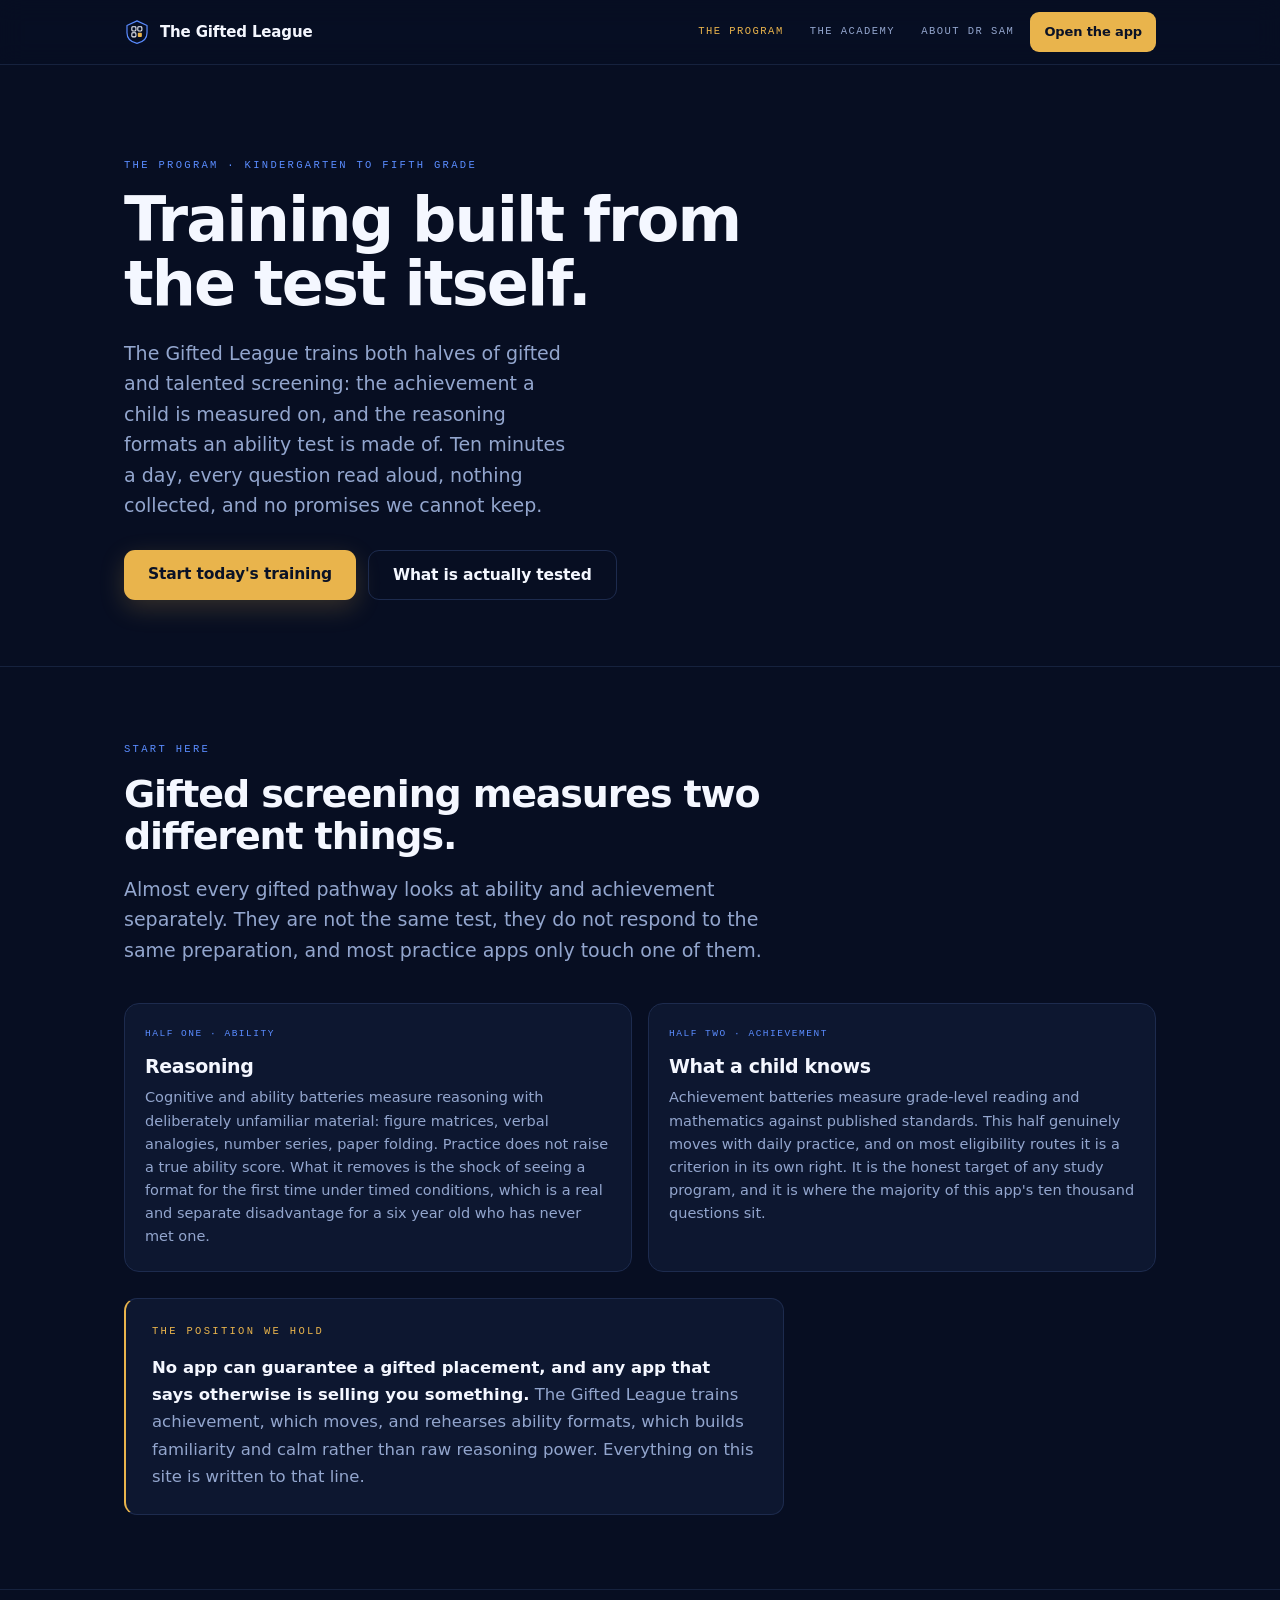
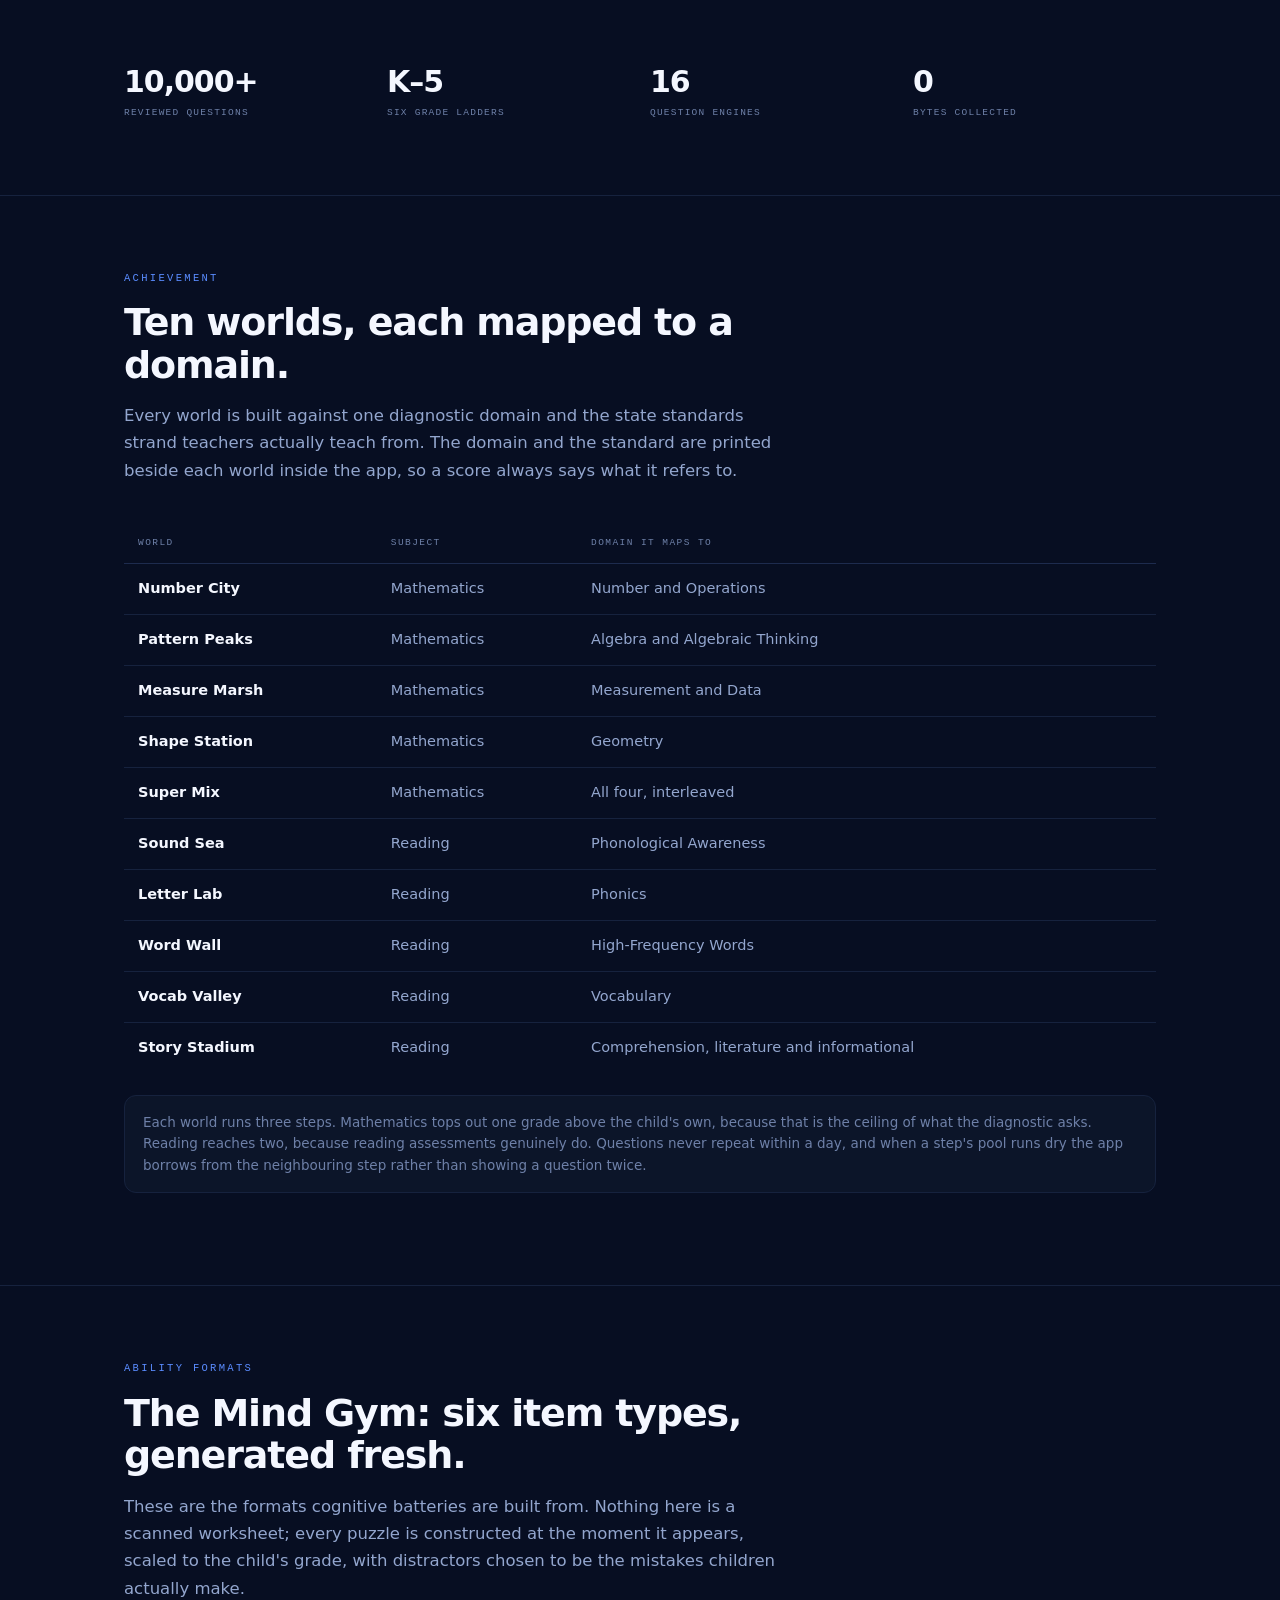
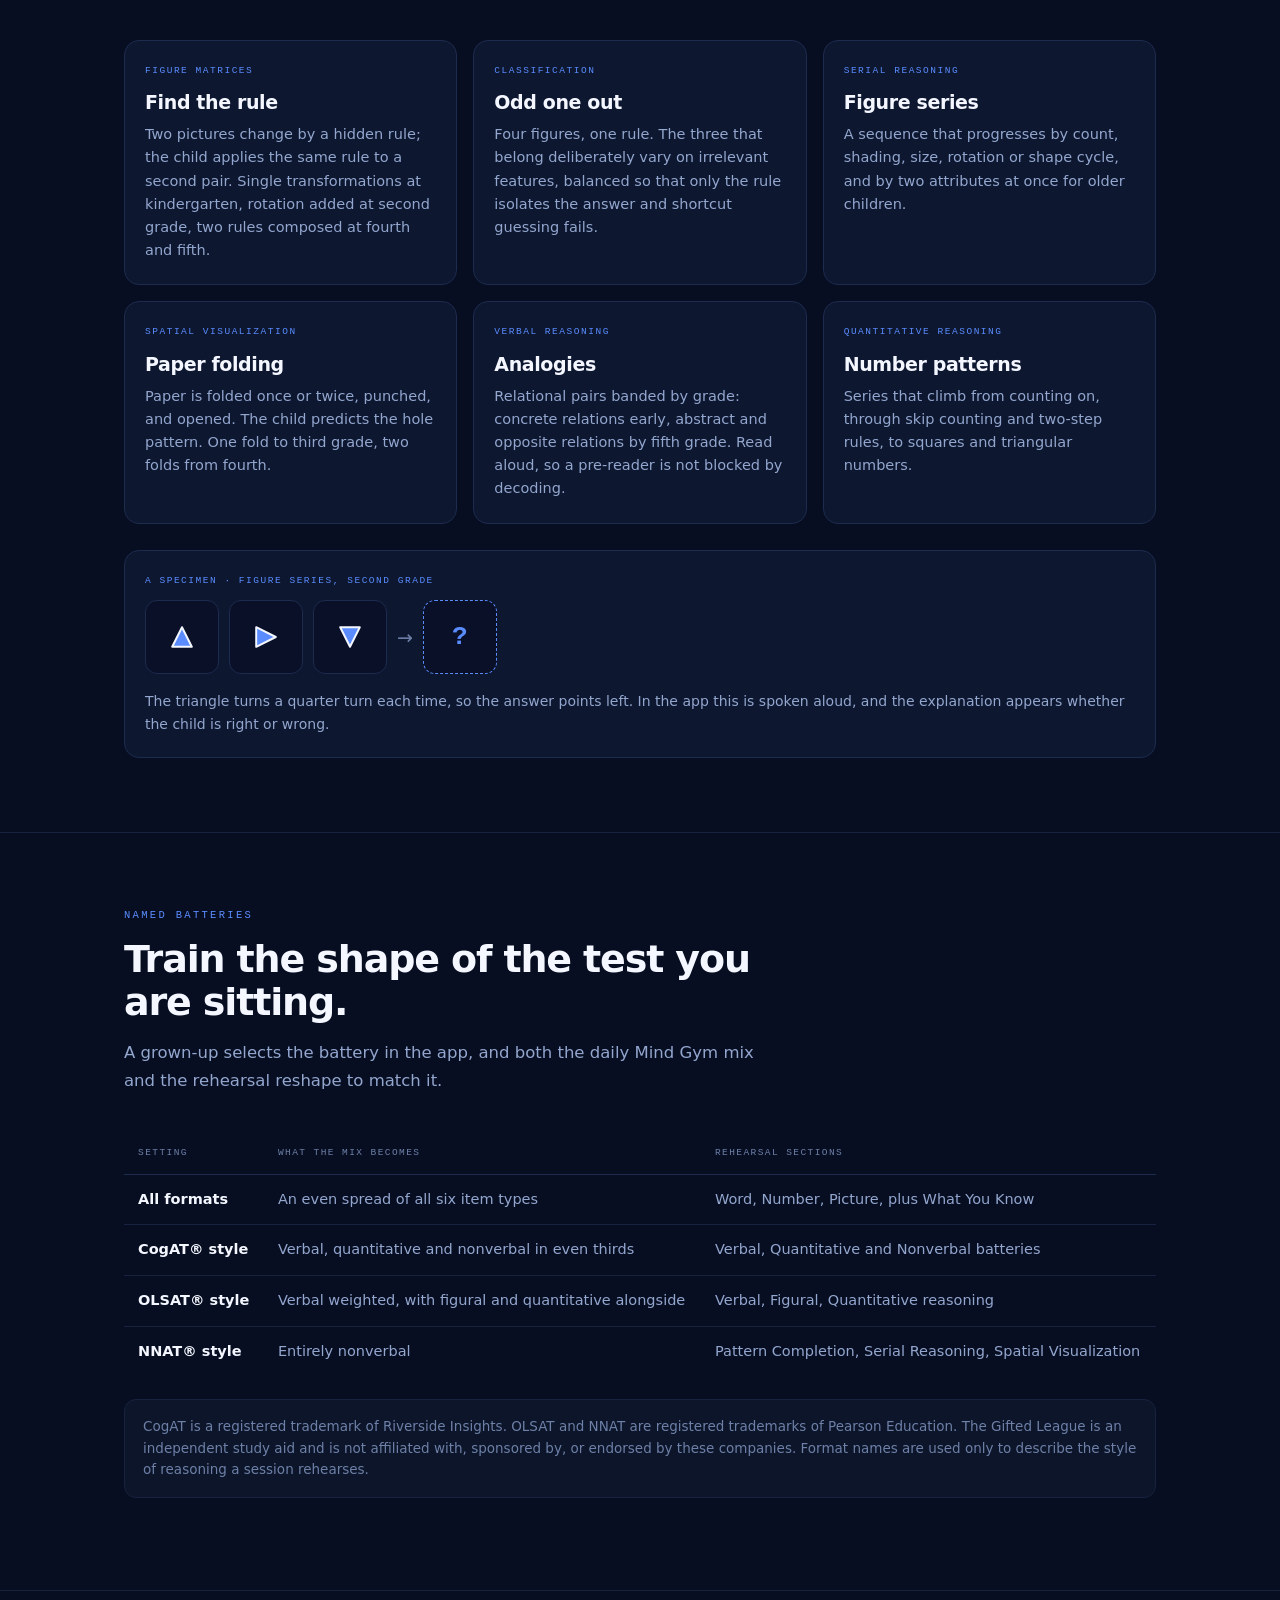
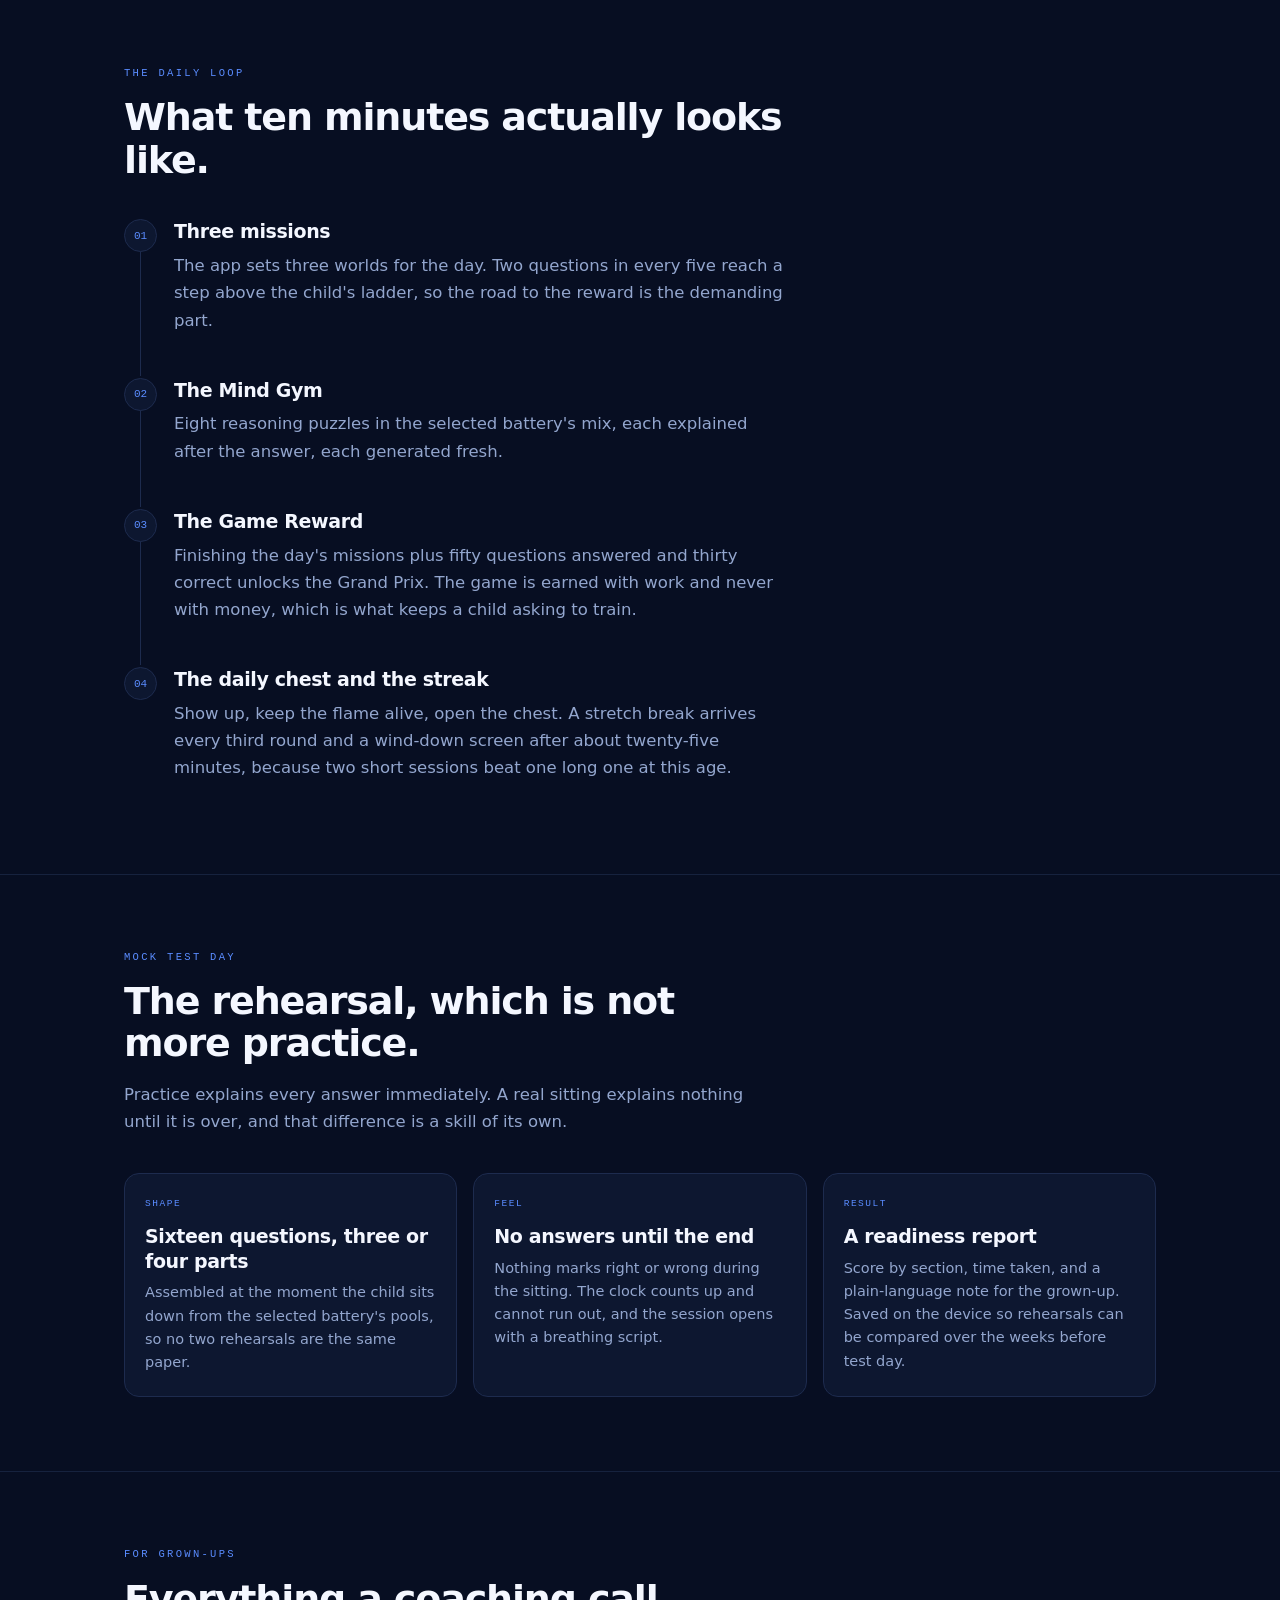
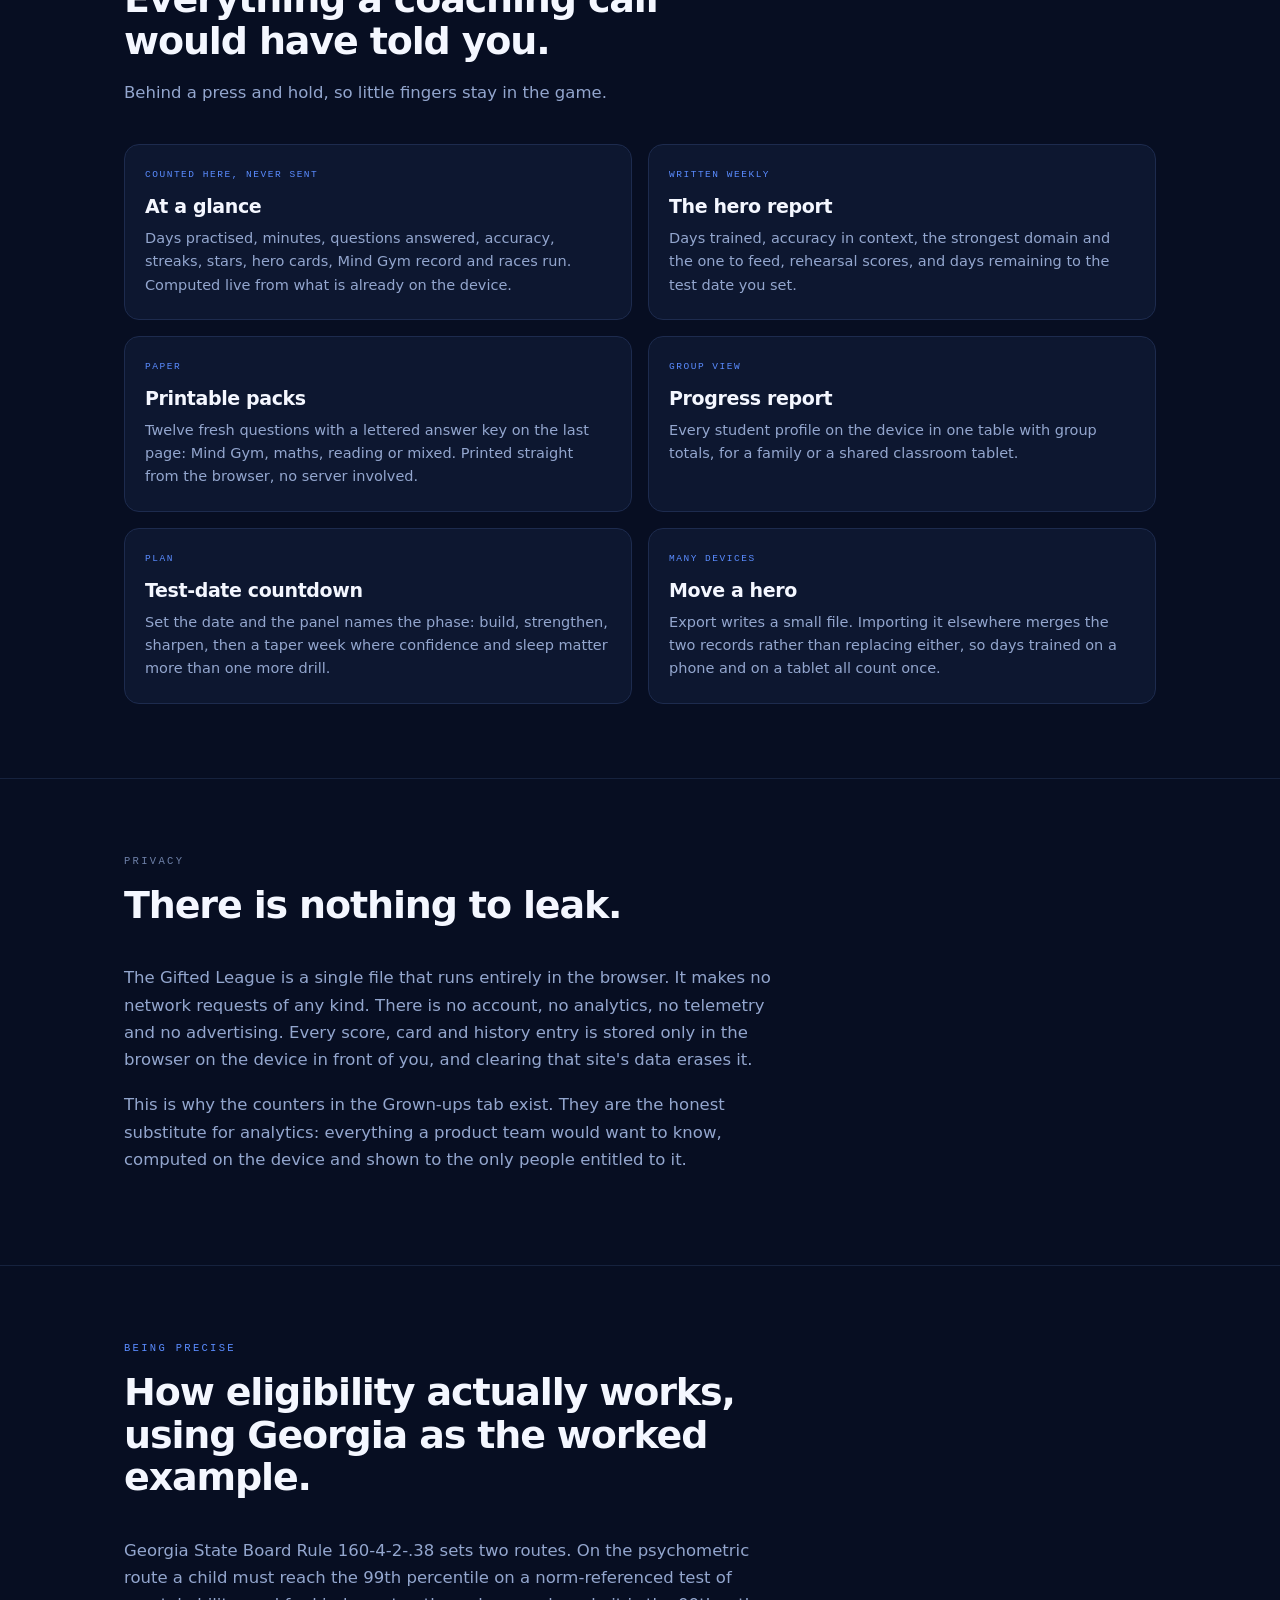
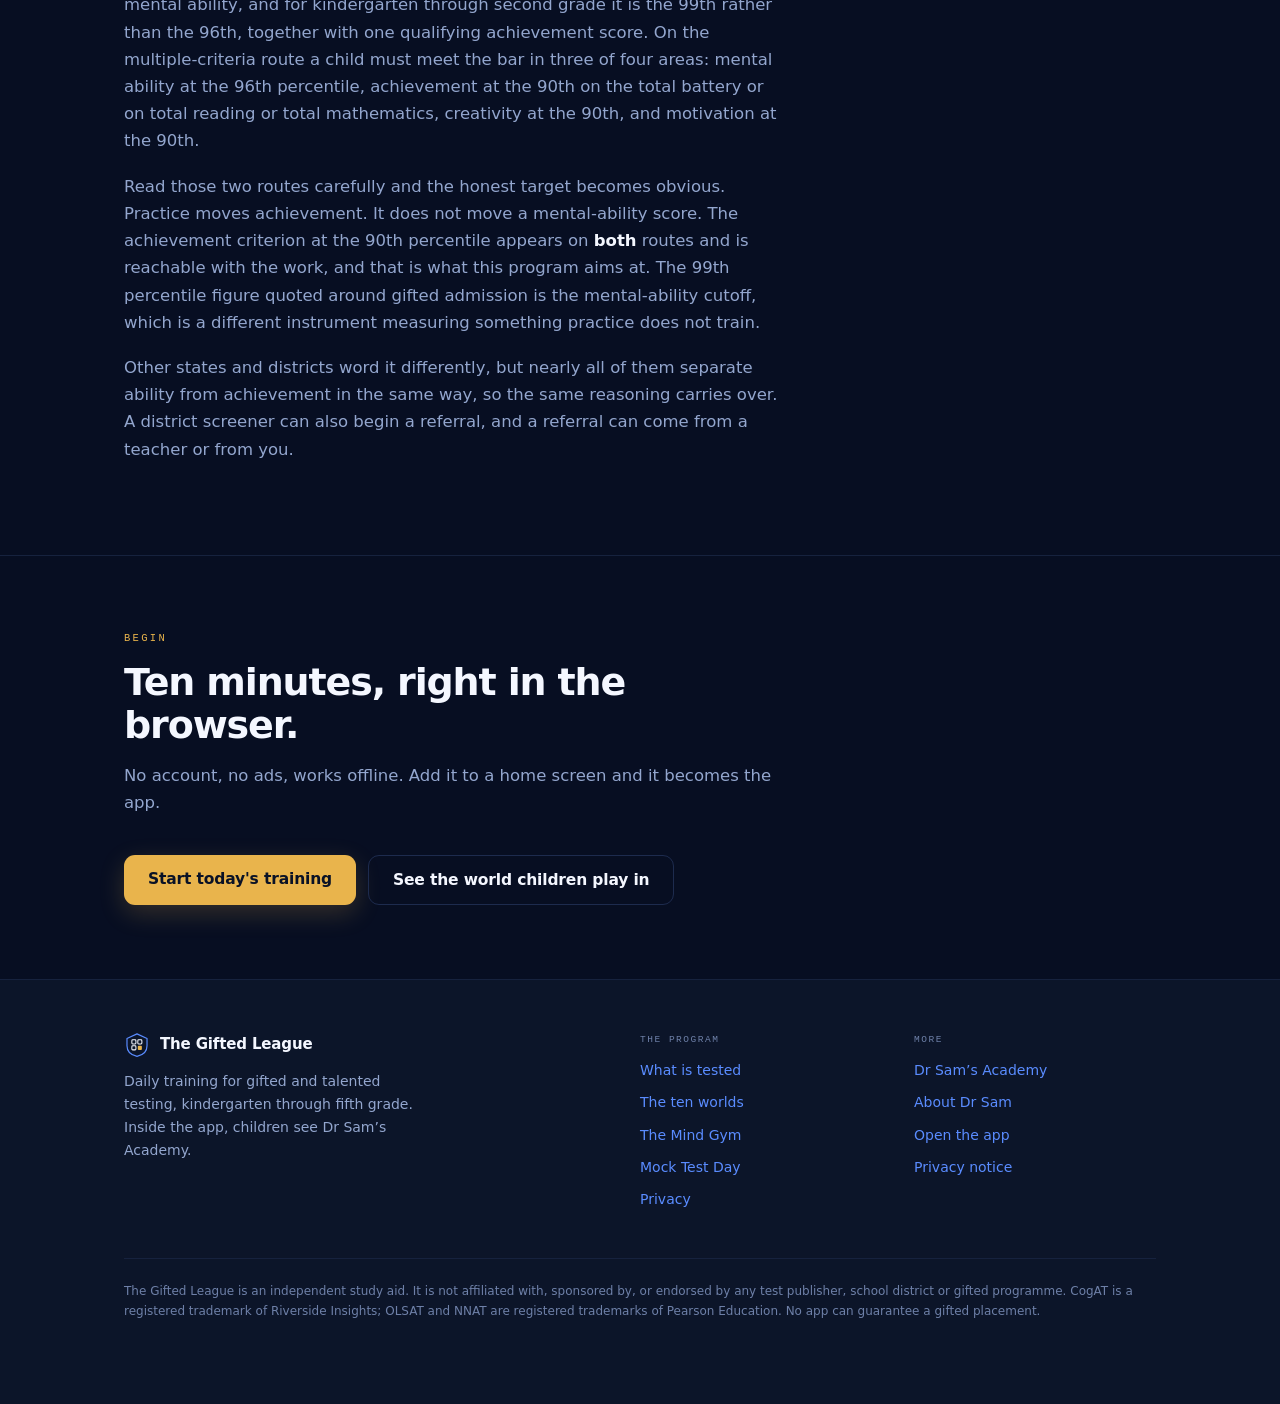
==== site/index.html @ b6afa181 "Add the program website: program, academy and about Dr Sam" ====
<!DOCTYPE html>
<html lang="en">
<head>
<meta charset="utf-8">
<meta name="viewport" content="width=device-width,initial-scale=1">
<title>The Gifted League · The program in full</title>
<meta name="description" content="How The Gifted League trains children in kindergarten through fifth grade for gifted and talented testing: ten standards-aligned worlds, six ability-test formats, and an honest account of what practice can and cannot move.">
<link rel="stylesheet" href="league.css">
</head>
<body>

<header class="top">
  <div class="wrap">
    <a class="brand" href="index.html">
      <svg viewBox="0 0 48 48" aria-hidden="true">
        <path d="M24 3.5 42.5 12v13.5c0 11.2-7.9 17.4-18.5 19.5C13.4 42.9 5.5 36.7 5.5 25.5V12z" fill="none" stroke="#5A8CFF" stroke-width="2.2" stroke-linejoin="round"/>
        <rect x="14.5" y="14.5" width="7.5" height="7.5" rx="1.6" fill="none" stroke="#F4F7FF" stroke-width="1.9"/>
        <rect x="25.5" y="14.5" width="7.5" height="7.5" rx="1.6" fill="none" stroke="#F4F7FF" stroke-width="1.9"/>
        <rect x="14.5" y="25.5" width="7.5" height="7.5" rx="1.6" fill="none" stroke="#F4F7FF" stroke-width="1.9"/>
        <rect x="25.5" y="25.5" width="7.5" height="7.5" rx="1.6" fill="#E9B44C"/>
      </svg>
      The Gifted League
    </a>
    <nav class="nav">
      <a href="index.html" aria-current="page">The program</a>
      <a href="academy.html">The Academy</a>
      <a href="about.html">About Dr Sam</a>
      <a class="btn-sm" href="../index.html">Open the app</a>
    </nav>
  </div>
</header>

<div class="hero">
  <div class="wrap">
    <p class="eyebrow">The program &middot; kindergarten to fifth grade</p>
    <h1>Training built from<br>the test itself.</h1>
    <p class="lead">The Gifted League trains both halves of gifted and talented screening: the
      achievement a child is measured on, and the reasoning formats an ability test is made of.
      Ten minutes a day, every question read aloud, nothing collected, and no promises we cannot keep.</p>
    <div class="cta-row">
      <a class="btn btn-gold" href="../index.html">Start today's training</a>
      <a class="btn btn-ghost" href="#what-is-tested">What is actually tested</a>
    </div>
  </div>
</div>

<section id="what-is-tested">
  <div class="wrap">
    <div class="sec-head">
      <p class="eyebrow">Start here</p>
      <h2>Gifted screening measures two different things.</h2>
      <p class="lead">Almost every gifted pathway looks at ability and achievement separately.
        They are not the same test, they do not respond to the same preparation, and most
        practice apps only touch one of them.</p>
    </div>
    <div class="grid g2">
      <div class="card">
        <span class="k">Half one &middot; ability</span>
        <h3>Reasoning</h3>
        <p>Cognitive and ability batteries measure reasoning with deliberately unfamiliar material:
          figure matrices, verbal analogies, number series, paper folding. Practice does not raise a
          true ability score. What it removes is the shock of seeing a format for the first time
          under timed conditions, which is a real and separate disadvantage for a six year old who
          has never met one.</p>
      </div>
      <div class="card">
        <span class="k">Half two &middot; achievement</span>
        <h3>What a child knows</h3>
        <p>Achievement batteries measure grade-level reading and mathematics against published
          standards. This half genuinely moves with daily practice, and on most eligibility
          routes it is a criterion in its own right. It is the honest target of any study
          program, and it is where the majority of this app's ten thousand questions sit.</p>
      </div>
    </div>
    <div style="height:26px"></div>
    <div class="promise">
      <p class="eyebrow gold">The position we hold</p>
      <p><strong>No app can guarantee a gifted placement, and any app that says otherwise is
        selling you something.</strong> The Gifted League trains achievement, which moves, and
      rehearses ability formats, which builds familiarity and calm rather than raw reasoning
      power. Everything on this site is written to that line.</p>
    </div>
  </div>
</section>

<section>
  <div class="wrap">
    <div class="stats">
      <div><b>10,000+</b><span>reviewed questions</span></div>
      <div><b>K&ndash;5</b><span>six grade ladders</span></div>
      <div><b>16</b><span>question engines</span></div>
      <div><b>0</b><span>bytes collected</span></div>
    </div>
  </div>
</section>

<section id="worlds">
  <div class="wrap">
    <div class="sec-head">
      <p class="eyebrow">Achievement</p>
      <h2>Ten worlds, each mapped to a domain.</h2>
      <p>Every world is built against one diagnostic domain and the state standards strand
        teachers actually teach from. The domain and the standard are printed beside each world
        inside the app, so a score always says what it refers to.</p>
    </div>
    <div class="scroller">
      <table class="tbl">
        <thead><tr><th>World</th><th>Subject</th><th>Domain it maps to</th></tr></thead>
        <tbody>
          <tr><td>Number City</td><td>Mathematics</td><td>Number and Operations</td></tr>
          <tr><td>Pattern Peaks</td><td>Mathematics</td><td>Algebra and Algebraic Thinking</td></tr>
          <tr><td>Measure Marsh</td><td>Mathematics</td><td>Measurement and Data</td></tr>
          <tr><td>Shape Station</td><td>Mathematics</td><td>Geometry</td></tr>
          <tr><td>Super Mix</td><td>Mathematics</td><td>All four, interleaved</td></tr>
          <tr><td>Sound Sea</td><td>Reading</td><td>Phonological Awareness</td></tr>
          <tr><td>Letter Lab</td><td>Reading</td><td>Phonics</td></tr>
          <tr><td>Word Wall</td><td>Reading</td><td>High-Frequency Words</td></tr>
          <tr><td>Vocab Valley</td><td>Reading</td><td>Vocabulary</td></tr>
          <tr><td>Story Stadium</td><td>Reading</td><td>Comprehension, literature and informational</td></tr>
        </tbody>
      </table>
    </div>
    <div style="height:22px"></div>
    <p class="note">Each world runs three steps. Mathematics tops out one grade above the child's
      own, because that is the ceiling of what the diagnostic asks. Reading reaches two, because
      reading assessments genuinely do. Questions never repeat within a day, and when a step's pool
      runs dry the app borrows from the neighbouring step rather than showing a question twice.</p>
  </div>
</section>

<section id="mind-gym">
  <div class="wrap">
    <div class="sec-head">
      <p class="eyebrow">Ability formats</p>
      <h2>The Mind Gym: six item types, generated fresh.</h2>
      <p>These are the formats cognitive batteries are built from. Nothing here is a scanned
        worksheet; every puzzle is constructed at the moment it appears, scaled to the child's
        grade, with distractors chosen to be the mistakes children actually make.</p>
    </div>
    <div class="grid g3">
      <div class="card"><span class="k">Figure matrices</span><h3>Find the rule</h3>
        <p>Two pictures change by a hidden rule; the child applies the same rule to a second pair.
          Single transformations at kindergarten, rotation added at second grade, two rules composed
          at fourth and fifth.</p></div>
      <div class="card"><span class="k">Classification</span><h3>Odd one out</h3>
        <p>Four figures, one rule. The three that belong deliberately vary on irrelevant features,
          balanced so that only the rule isolates the answer and shortcut guessing fails.</p></div>
      <div class="card"><span class="k">Serial reasoning</span><h3>Figure series</h3>
        <p>A sequence that progresses by count, shading, size, rotation or shape cycle, and by two
          attributes at once for older children.</p></div>
      <div class="card"><span class="k">Spatial visualization</span><h3>Paper folding</h3>
        <p>Paper is folded once or twice, punched, and opened. The child predicts the hole pattern.
          One fold to third grade, two folds from fourth.</p></div>
      <div class="card"><span class="k">Verbal reasoning</span><h3>Analogies</h3>
        <p>Relational pairs banded by grade: concrete relations early, abstract and opposite
          relations by fifth grade. Read aloud, so a pre-reader is not blocked by decoding.</p></div>
      <div class="card"><span class="k">Quantitative reasoning</span><h3>Number patterns</h3>
        <p>Series that climb from counting on, through skip counting and two-step rules, to squares
          and triangular numbers.</p></div>
    </div>
    <div style="height:26px"></div>
    <div class="card">
      <span class="k">A specimen &middot; figure series, second grade</span>
      <div class="spec">
        <div class="cell"><svg viewBox="-52 -52 104 104" width="60" height="60" aria-hidden="true"><g fill="#5A8CFF" stroke="#F4F7FF" stroke-width="3.4" stroke-linejoin="round"><path d="M0 -17 L17 17 L-17 17 Z"/></g></svg></div>
        <div class="cell"><svg viewBox="-52 -52 104 104" width="60" height="60" aria-hidden="true"><g transform="rotate(90)" fill="#5A8CFF" stroke="#F4F7FF" stroke-width="3.4" stroke-linejoin="round"><path d="M0 -17 L17 17 L-17 17 Z"/></g></svg></div>
        <div class="cell"><svg viewBox="-52 -52 104 104" width="60" height="60" aria-hidden="true"><g transform="rotate(180)" fill="#5A8CFF" stroke="#F4F7FF" stroke-width="3.4" stroke-linejoin="round"><path d="M0 -17 L17 17 L-17 17 Z"/></g></svg></div>
        <span class="arrow">&rarr;</span>
        <div class="cell q">?</div>
      </div>
      <p style="margin-top:16px;font-size:14px">The triangle turns a quarter turn each time, so the
        answer points left. In the app this is spoken aloud, and the explanation appears whether the
        child is right or wrong.</p>
    </div>
  </div>
</section>

<section id="modes">
  <div class="wrap">
    <div class="sec-head">
      <p class="eyebrow">Named batteries</p>
      <h2>Train the shape of the test you are sitting.</h2>
      <p>A grown-up selects the battery in the app, and both the daily Mind Gym mix and the
        rehearsal reshape to match it.</p>
    </div>
    <div class="scroller">
      <table class="tbl">
        <thead><tr><th>Setting</th><th>What the mix becomes</th><th>Rehearsal sections</th></tr></thead>
        <tbody>
          <tr><td>All formats</td><td>An even spread of all six item types</td><td>Word, Number, Picture, plus What You Know</td></tr>
          <tr><td>CogAT&reg; style</td><td>Verbal, quantitative and nonverbal in even thirds</td><td>Verbal, Quantitative and Nonverbal batteries</td></tr>
          <tr><td>OLSAT&reg; style</td><td>Verbal weighted, with figural and quantitative alongside</td><td>Verbal, Figural, Quantitative reasoning</td></tr>
          <tr><td>NNAT&reg; style</td><td>Entirely nonverbal</td><td>Pattern Completion, Serial Reasoning, Spatial Visualization</td></tr>
        </tbody>
      </table>
    </div>
    <div style="height:22px"></div>
    <p class="note">CogAT is a registered trademark of Riverside Insights. OLSAT and NNAT are
      registered trademarks of Pearson Education. The Gifted League is an independent study aid and
      is not affiliated with, sponsored by, or endorsed by these companies. Format names are used
      only to describe the style of reasoning a session rehearses.</p>
  </div>
</section>

<section id="day">
  <div class="wrap">
    <div class="sec-head">
      <p class="eyebrow">The daily loop</p>
      <h2>What ten minutes actually looks like.</h2>
    </div>
    <div class="steps">
      <div class="step"><span class="n"></span>
        <div><h3>Three missions</h3>
          <p>The app sets three worlds for the day. Two questions in every five reach a step above
            the child's ladder, so the road to the reward is the demanding part.</p></div>
      </div>
      <div class="step"><span class="n"></span>
        <div><h3>The Mind Gym</h3>
          <p>Eight reasoning puzzles in the selected battery's mix, each explained after the answer,
            each generated fresh.</p></div>
      </div>
      <div class="step"><span class="n"></span>
        <div><h3>The Game Reward</h3>
          <p>Finishing the day's missions plus fifty questions answered and thirty correct unlocks
            the Grand Prix. The game is earned with work and never with money, which is what keeps a
            child asking to train.</p></div>
      </div>
      <div class="step"><span class="n"></span>
        <div><h3>The daily chest and the streak</h3>
          <p>Show up, keep the flame alive, open the chest. A stretch break arrives every third
            round and a wind-down screen after about twenty-five minutes, because two short sessions
            beat one long one at this age.</p></div>
      </div>
    </div>
  </div>
</section>

<section id="rehearsal">
  <div class="wrap">
    <div class="sec-head">
      <p class="eyebrow">Mock Test Day</p>
      <h2>The rehearsal, which is not more practice.</h2>
      <p>Practice explains every answer immediately. A real sitting explains nothing until it is
        over, and that difference is a skill of its own.</p>
    </div>
    <div class="grid g3">
      <div class="card"><span class="k">Shape</span><h3>Sixteen questions, three or four parts</h3>
        <p>Assembled at the moment the child sits down from the selected battery's pools, so no two
          rehearsals are the same paper.</p></div>
      <div class="card"><span class="k">Feel</span><h3>No answers until the end</h3>
        <p>Nothing marks right or wrong during the sitting. The clock counts up and cannot run out,
          and the session opens with a breathing script.</p></div>
      <div class="card"><span class="k">Result</span><h3>A readiness report</h3>
        <p>Score by section, time taken, and a plain-language note for the grown-up. Saved on the
          device so rehearsals can be compared over the weeks before test day.</p></div>
    </div>
  </div>
</section>

<section id="grown-ups">
  <div class="wrap">
    <div class="sec-head">
      <p class="eyebrow">For grown-ups</p>
      <h2>Everything a coaching call would have told you.</h2>
      <p>Behind a press and hold, so little fingers stay in the game.</p>
    </div>
    <div class="grid g2">
      <div class="card"><span class="k">Counted here, never sent</span><h3>At a glance</h3>
        <p>Days practised, minutes, questions answered, accuracy, streaks, stars, hero cards, Mind
          Gym record and races run. Computed live from what is already on the device.</p></div>
      <div class="card"><span class="k">Written weekly</span><h3>The hero report</h3>
        <p>Days trained, accuracy in context, the strongest domain and the one to feed, rehearsal
          scores, and days remaining to the test date you set.</p></div>
      <div class="card"><span class="k">Paper</span><h3>Printable packs</h3>
        <p>Twelve fresh questions with a lettered answer key on the last page: Mind Gym, maths,
          reading or mixed. Printed straight from the browser, no server involved.</p></div>
      <div class="card"><span class="k">Group view</span><h3>Progress report</h3>
        <p>Every student profile on the device in one table with group totals, for a family or a
          shared classroom tablet.</p></div>
      <div class="card"><span class="k">Plan</span><h3>Test-date countdown</h3>
        <p>Set the date and the panel names the phase: build, strengthen, sharpen, then a taper week
          where confidence and sleep matter more than one more drill.</p></div>
      <div class="card"><span class="k">Many devices</span><h3>Move a hero</h3>
        <p>Export writes a small file. Importing it elsewhere merges the two records rather than
          replacing either, so days trained on a phone and on a tablet all count once.</p></div>
    </div>
  </div>
</section>

<section id="privacy">
  <div class="wrap">
    <div class="sec-head">
      <p class="eyebrow muted">Privacy</p>
      <h2>There is nothing to leak.</h2>
    </div>
    <div class="read">
      <p>The Gifted League is a single file that runs entirely in the browser. It makes no network
        requests of any kind. There is no account, no analytics, no telemetry and no advertising.
        Every score, card and history entry is stored only in the browser on the device in front of
        you, and clearing that site's data erases it.</p>
      <p>This is why the counters in the Grown-ups tab exist. They are the honest substitute for
        analytics: everything a product team would want to know, computed on the device and shown to
        the only people entitled to it.</p>
    </div>
  </div>
</section>

<section id="eligibility">
  <div class="wrap">
    <div class="sec-head">
      <p class="eyebrow">Being precise</p>
      <h2>How eligibility actually works, using Georgia as the worked example.</h2>
    </div>
    <div class="read">
      <p>Georgia State Board Rule 160-4-2-.38 sets two routes. On the psychometric route a child
        must reach the 99th percentile on a norm-referenced test of mental ability, and for
        kindergarten through second grade it is the 99th rather than the 96th, together with one
        qualifying achievement score. On the multiple-criteria route a child must meet the bar in
        three of four areas: mental ability at the 96th percentile, achievement at the 90th on the
        total battery or on total reading or total mathematics, creativity at the 90th, and
        motivation at the 90th.</p>
      <p>Read those two routes carefully and the honest target becomes obvious. Practice moves
        achievement. It does not move a mental-ability score. The achievement criterion at the 90th
        percentile appears on <strong>both</strong> routes and is reachable with the work, and that
        is what this program aims at. The 99th percentile figure quoted around gifted admission is
        the mental-ability cutoff, which is a different instrument measuring something practice does
        not train.</p>
      <p>Other states and districts word it differently, but nearly all of them separate ability
        from achievement in the same way, so the same reasoning carries over. A district screener
        can also begin a referral, and a referral can come from a teacher or from you.</p>
    </div>
  </div>
</section>

<section>
  <div class="wrap">
    <div class="sec-head">
      <p class="eyebrow gold">Begin</p>
      <h2>Ten minutes, right in the browser.</h2>
      <p>No account, no ads, works offline. Add it to a home screen and it becomes the app.</p>
    </div>
    <div class="cta-row">
      <a class="btn btn-gold" href="../index.html">Start today's training</a>
      <a class="btn btn-ghost" href="academy.html">See the world children play in</a>
    </div>
  </div>
</section>

<footer class="site">
  <div class="wrap">
    <div class="cols">
      <div>
        <a class="brand" href="index.html" style="margin-bottom:12px">
          <svg viewBox="0 0 48 48" aria-hidden="true">
            <path d="M24 3.5 42.5 12v13.5c0 11.2-7.9 17.4-18.5 19.5C13.4 42.9 5.5 36.7 5.5 25.5V12z" fill="none" stroke="#5A8CFF" stroke-width="2.2" stroke-linejoin="round"/>
            <rect x="14.5" y="14.5" width="7.5" height="7.5" rx="1.6" fill="none" stroke="#F4F7FF" stroke-width="1.9"/>
            <rect x="25.5" y="14.5" width="7.5" height="7.5" rx="1.6" fill="none" stroke="#F4F7FF" stroke-width="1.9"/>
            <rect x="14.5" y="25.5" width="7.5" height="7.5" rx="1.6" fill="none" stroke="#F4F7FF" stroke-width="1.9"/>
            <rect x="25.5" y="25.5" width="7.5" height="7.5" rx="1.6" fill="#E9B44C"/>
          </svg>
          The Gifted League
        </a>
        <p style="font-size:14px;max-width:34ch">Daily training for gifted and talented testing,
          kindergarten through fifth grade. Inside the app, children see Dr Sam&rsquo;s Academy.</p>
      </div>
      <div>
        <h4>The program</h4>
        <ul>
          <li><a href="#what-is-tested">What is tested</a></li>
          <li><a href="#worlds">The ten worlds</a></li>
          <li><a href="#mind-gym">The Mind Gym</a></li>
          <li><a href="#rehearsal">Mock Test Day</a></li>
          <li><a href="#privacy">Privacy</a></li>
        </ul>
      </div>
      <div>
        <h4>More</h4>
        <ul>
          <li><a href="academy.html">Dr Sam&rsquo;s Academy</a></li>
          <li><a href="about.html">About Dr Sam</a></li>
          <li><a href="../index.html">Open the app</a></li>
          <li><a href="../privacy.html">Privacy notice</a></li>
        </ul>
      </div>
    </div>
    <p class="fine">The Gifted League is an independent study aid. It is not affiliated with,
      sponsored by, or endorsed by any test publisher, school district or gifted programme.
      CogAT is a registered trademark of Riverside Insights; OLSAT and NNAT are registered
      trademarks of Pearson Education. No app can guarantee a gifted placement.</p>
  </div>
</footer>

</body>
</html>
---- site/league.css ----
/* The Gifted League — site stylesheet
   Same design language as the app's front door: navy, gold, League blue,
   a heavy tight sans for display and a monospace utility face for every
   label and number, because the subject is measurement. */

:root{
  --ink:#070E22;
  --ink-2:#0C1529;
  --card:#0D1730;
  --line:#1D2B4E;
  --line-soft:#16223E;
  --paper:#F4F7FF;
  --muted:#93A6CE;
  --muted-2:#6E80A8;
  --blue:#5A8CFF;
  --blue-dim:#3C6BE0;
  --gold:#E9B44C;
  --violet:#A78BFF;
  --mono:ui-monospace,SFMono-Regular,"SF Mono",Menlo,Consolas,"Liberation Mono",monospace;
  --sans:system-ui,-apple-system,"Segoe UI",Roboto,Helvetica,Arial,sans-serif;
  --wrap:1080px;
  --read:660px;
}

*{box-sizing:border-box;}
html{scroll-behavior:smooth;}
@media (prefers-reduced-motion:reduce){ html{scroll-behavior:auto;} *{animation:none !important;transition:none !important;} }

body{
  margin:0;background:var(--ink);color:var(--paper);
  font-family:var(--sans);font-size:16.5px;line-height:1.65;
  -webkit-font-smoothing:antialiased;
}
a{color:var(--blue);text-decoration:none;}
a:hover{color:var(--paper);}
:focus-visible{outline:2px solid var(--blue);outline-offset:3px;border-radius:4px;}
img,svg{max-width:100%;}

.wrap{max-width:var(--wrap);margin:0 auto;padding:0 24px;}
.read{max-width:var(--read);}

/* ---------- utility type ---------- */
.eyebrow{
  font-family:var(--mono);font-size:10.5px;letter-spacing:.22em;text-transform:uppercase;
  color:var(--blue);margin:0 0 14px;
}
.eyebrow.gold{color:var(--gold);}
.eyebrow.muted{color:var(--muted-2);}
h1,h2,h3,h4{letter-spacing:-.03em;margin:0;}
h1{font-size:clamp(38px,6vw,62px);line-height:1.03;font-weight:900;}
h2{font-size:clamp(27px,3.6vw,38px);line-height:1.12;font-weight:900;margin:0 0 16px;}
h3{font-size:19px;line-height:1.3;font-weight:800;margin:0 0 8px;letter-spacing:-.02em;}
p{margin:0 0 18px;color:var(--muted);}
p.lead{font-size:19px;line-height:1.6;color:var(--muted);}
strong{color:var(--paper);font-weight:700;}

/* ---------- header ---------- */
.top{
  position:sticky;top:0;z-index:20;background:rgba(7,14,34,.86);
  backdrop-filter:saturate(140%) blur(12px);border-bottom:1px solid var(--line-soft);
}
.top .wrap{display:flex;align-items:center;gap:18px;height:64px;}
.brand{display:flex;align-items:center;gap:10px;color:var(--paper);font-weight:800;font-size:15px;letter-spacing:-.01em;}
.brand svg{width:26px;height:26px;flex:none;}
.nav{margin-left:auto;display:flex;gap:6px;align-items:center;flex-wrap:wrap;}
.nav a{
  font-family:var(--mono);font-size:10.5px;letter-spacing:.14em;text-transform:uppercase;
  color:var(--muted);padding:8px 10px;border-radius:8px;
}
.nav a:hover{color:var(--paper);background:var(--card);}
.nav a[aria-current="page"]{color:var(--gold);}
.nav .btn-sm{
  background:var(--gold);color:#0A1226;font-family:var(--sans);font-size:13px;font-weight:800;
  letter-spacing:-.01em;text-transform:none;padding:9px 14px;border-radius:9px;
}
.nav .btn-sm:hover{background:#F2C468;color:#0A1226;}

/* ---------- hero ---------- */
.hero{padding:92px 0 66px;border-bottom:1px solid var(--line-soft);}
.hero h1{margin-bottom:22px;}
.hero .lead{max-width:37ch;}
.cta-row{display:flex;gap:12px;flex-wrap:wrap;margin-top:30px;}
.btn{
  display:inline-block;border:none;border-radius:11px;padding:15px 24px;cursor:pointer;
  font:800 15.5px var(--sans);letter-spacing:-.01em;
}
.btn-gold{background:var(--gold);color:#0A1226;box-shadow:0 8px 26px rgba(233,180,76,.2);}
.btn-gold:hover{background:#F2C468;color:#0A1226;}
.btn-ghost{background:transparent;color:var(--paper);border:1px solid var(--line);}
.btn-ghost:hover{border-color:var(--blue);color:var(--paper);}

/* ---------- sections ---------- */
section{padding:74px 0;border-bottom:1px solid var(--line-soft);}
section:last-of-type{border-bottom:none;}
.sec-head{max-width:var(--read);margin-bottom:38px;}

/* ---------- grids and cards ---------- */
.grid{display:grid;gap:16px;}
.g2{grid-template-columns:repeat(2,1fr);}
.g3{grid-template-columns:repeat(3,1fr);}
.g4{grid-template-columns:repeat(4,1fr);}
.card{
  background:var(--card);border:1px solid var(--line);border-radius:15px;padding:22px 20px;
}
.card p{font-size:14.5px;line-height:1.6;margin:0;}
.card .k{
  font-family:var(--mono);font-size:9.5px;letter-spacing:.16em;text-transform:uppercase;
  color:var(--blue);display:block;margin-bottom:12px;
}

/* ---------- stat band ---------- */
.stats{display:grid;grid-template-columns:repeat(4,1fr);gap:20px;}
.stats b{display:block;font:900 30px var(--sans);letter-spacing:-.035em;color:var(--paper);}
.stats span{
  display:block;font-family:var(--mono);font-size:9.5px;letter-spacing:.13em;text-transform:uppercase;
  color:var(--muted-2);margin-top:7px;line-height:1.55;
}

/* ---------- data table ---------- */
.tbl{width:100%;border-collapse:collapse;font-size:14.5px;}
.tbl th,.tbl td{text-align:left;padding:13px 14px;border-bottom:1px solid var(--line-soft);vertical-align:top;}
.tbl th{
  font-family:var(--mono);font-size:9.5px;letter-spacing:.15em;text-transform:uppercase;
  color:var(--muted-2);font-weight:500;border-bottom:1px solid var(--line);
}
.tbl td{color:var(--muted);}
.tbl td:first-child{color:var(--paper);font-weight:700;white-space:nowrap;}
.tbl tr:last-child td{border-bottom:none;}
.scroller{overflow-x:auto;-webkit-overflow-scrolling:touch;}

/* ---------- stepped list (real sequences only) ---------- */
.steps{counter-reset:s;max-width:var(--read);}
.step{display:grid;grid-template-columns:34px 1fr;gap:16px;padding-bottom:26px;position:relative;}
.step:last-child{padding-bottom:0;}
.step::before{content:'';position:absolute;left:16px;top:32px;bottom:2px;width:1px;background:var(--line);}
.step:last-child::before{display:none;}
.step .n{
  counter-increment:s;width:33px;height:33px;border-radius:50%;border:1px solid var(--line);
  background:var(--card);display:flex;align-items:center;justify-content:center;
  font-family:var(--mono);font-size:11px;color:var(--blue);z-index:1;
}
.step .n::after{content:counter(s,decimal-leading-zero);}

/* ---------- pull / promise ---------- */
.promise{
  border:1px solid var(--line);border-left:2px solid var(--gold);border-radius:13px;
  padding:24px 26px;background:var(--card);max-width:var(--read);
}
.promise p:last-child{margin-bottom:0;}
.note{
  border:1px solid var(--line-soft);border-radius:12px;padding:16px 18px;background:var(--ink-2);
  font-size:13.5px;line-height:1.6;color:var(--muted-2);
}

/* ---------- specimen (figure demo) ---------- */
.spec{display:flex;gap:10px;flex-wrap:wrap;align-items:center;}
.spec .cell{
  width:74px;height:74px;border:1px solid var(--line);border-radius:12px;background:#091027;
  display:flex;align-items:center;justify-content:center;
}
.spec .cell.q{border-style:dashed;border-color:var(--blue);color:var(--blue);font:800 26px var(--mono);}
.spec .arrow{color:var(--muted-2);font-size:19px;}

/* ---------- footer ---------- */
footer.site{padding:52px 0 64px;border-top:1px solid var(--line-soft);background:var(--ink-2);}
footer.site .cols{display:grid;grid-template-columns:2fr 1fr 1fr;gap:32px;}
footer.site h4{
  font-family:var(--mono);font-size:9.5px;letter-spacing:.16em;text-transform:uppercase;
  color:var(--muted-2);margin:0 0 12px;font-weight:500;
}
footer.site ul{list-style:none;margin:0;padding:0;}
footer.site li{margin-bottom:9px;font-size:14px;}
footer.site .fine{
  margin-top:38px;padding-top:22px;border-top:1px solid var(--line-soft);
  font-size:12px;line-height:1.7;color:var(--muted-2);
}

/* ---------- profile ---------- */
.profile{display:grid;grid-template-columns:150px 1fr;gap:30px;align-items:start;}
.portrait{
  width:150px;height:150px;border-radius:16px;border:1px solid var(--line);background:var(--card);
  display:flex;align-items:center;justify-content:center;
}
.tags{display:flex;gap:8px;flex-wrap:wrap;margin:0 0 20px;padding:0;list-style:none;}
.tags li{
  font-family:var(--mono);font-size:10px;letter-spacing:.12em;text-transform:uppercase;
  border:1px solid var(--line);border-radius:999px;padding:6px 11px;color:var(--muted);
}

/* ---------- responsive ---------- */
@media (max-width:860px){
  .g3,.g4{grid-template-columns:repeat(2,1fr);}
  .stats{grid-template-columns:repeat(2,1fr);}
  footer.site .cols{grid-template-columns:1fr 1fr;}
}
@media (max-width:620px){
  body{font-size:16px;}
  .hero{padding:60px 0 48px;}
  section{padding:56px 0;}
  .g2,.g3,.g4{grid-template-columns:1fr;}
  .profile{grid-template-columns:1fr;}
  .nav a:not(.btn-sm){display:none;}
  footer.site .cols{grid-template-columns:1fr;}
}
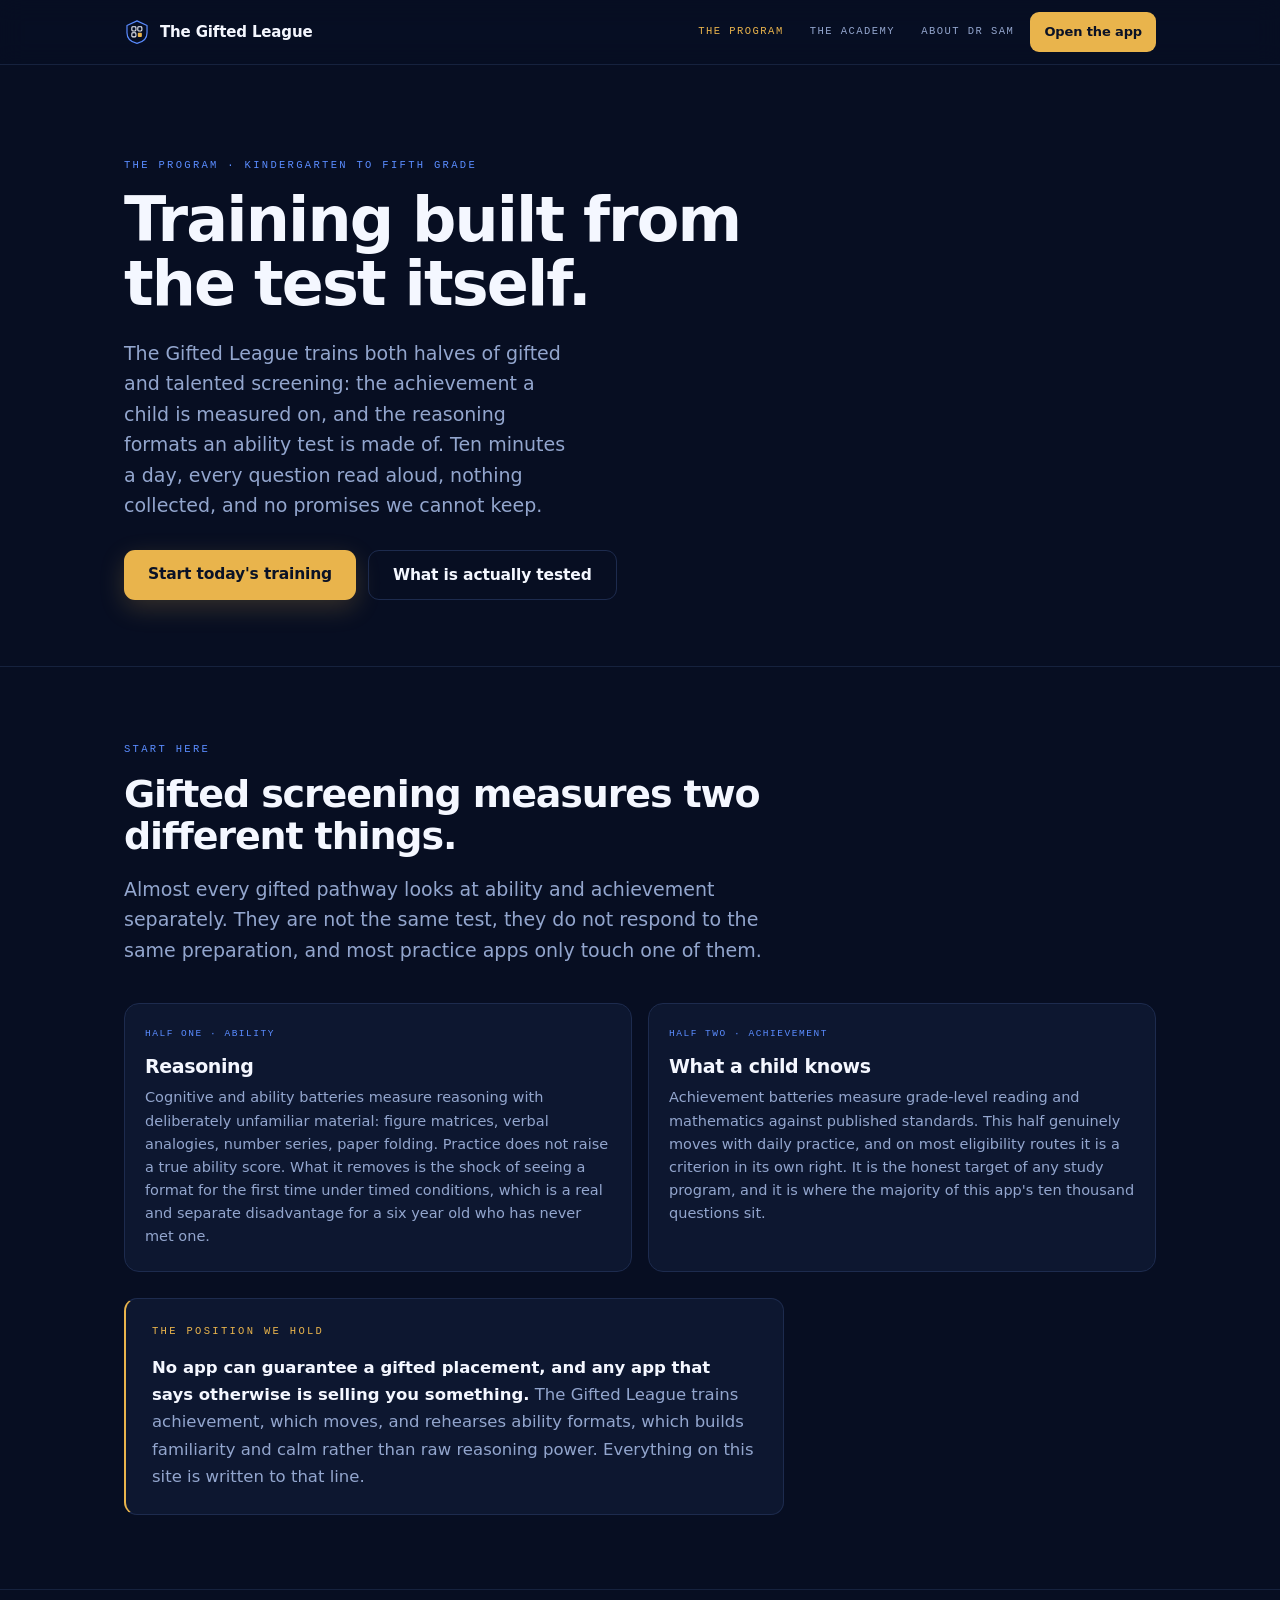
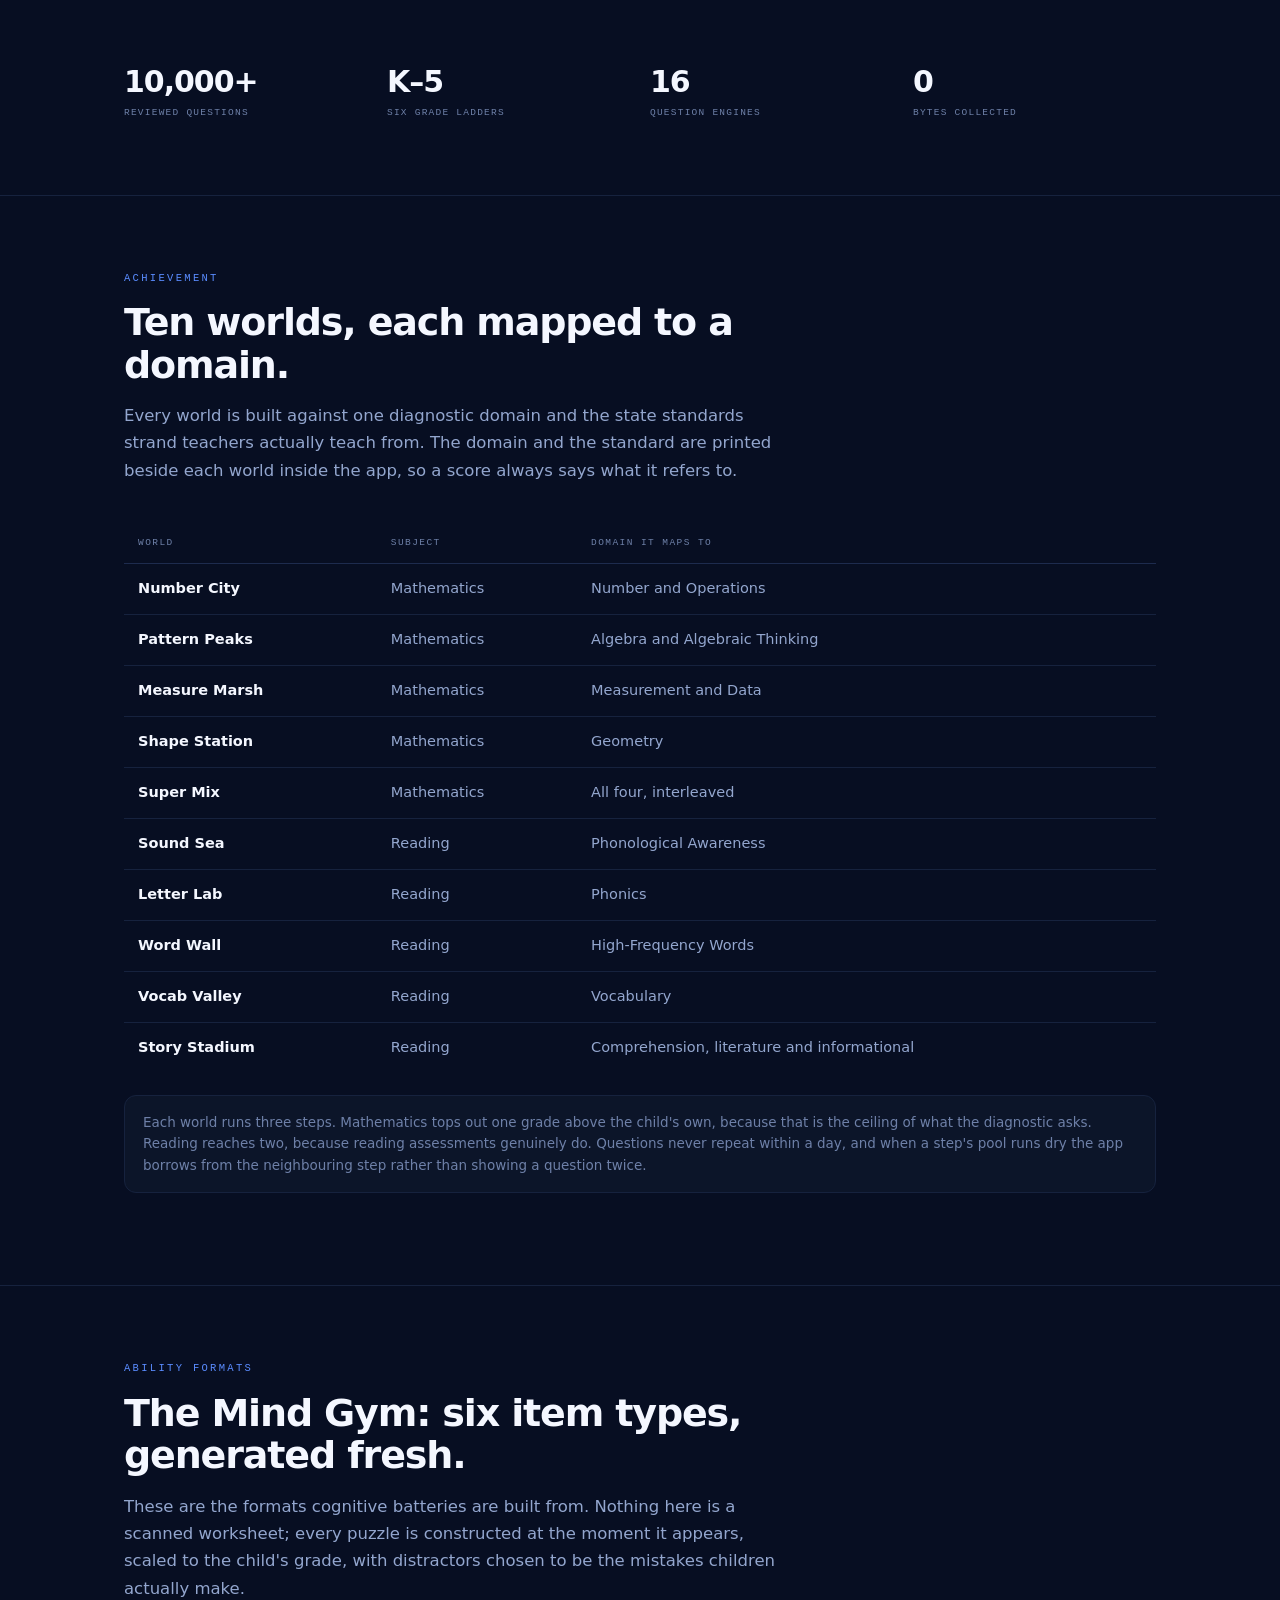
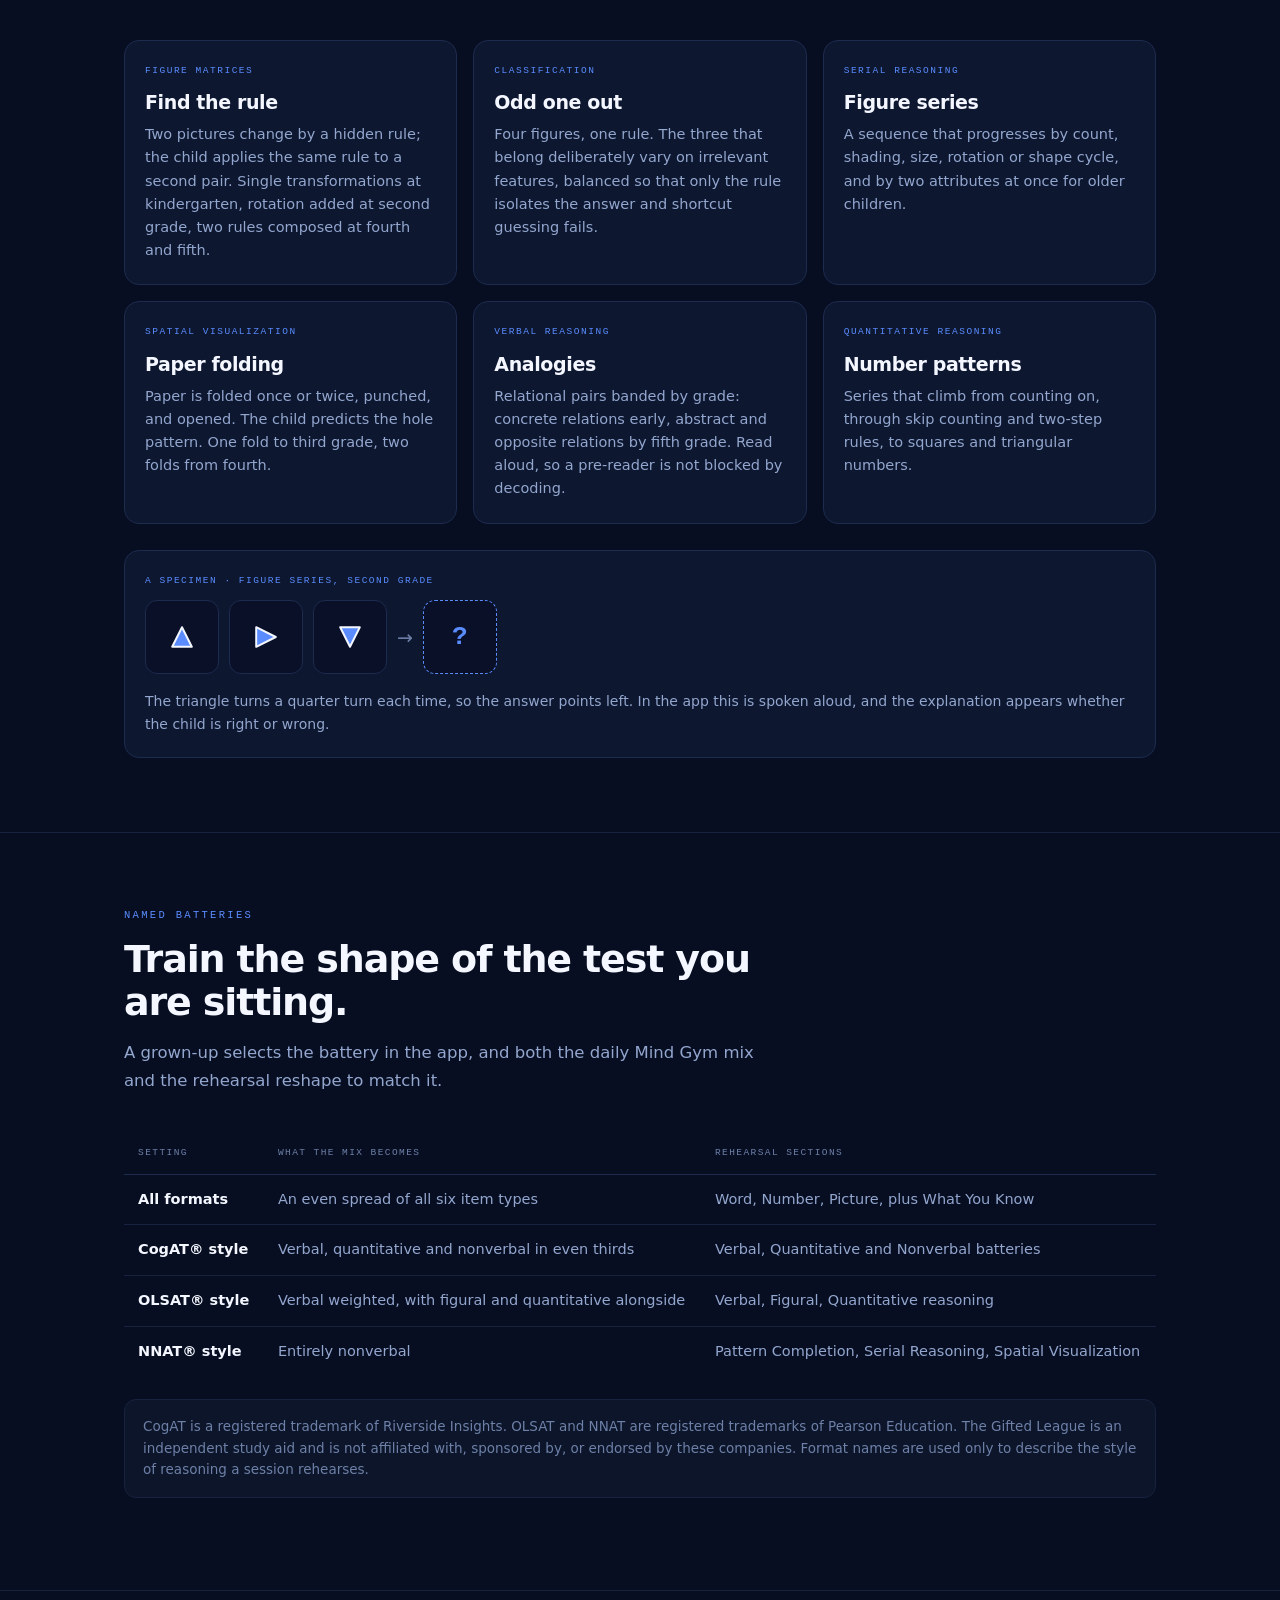
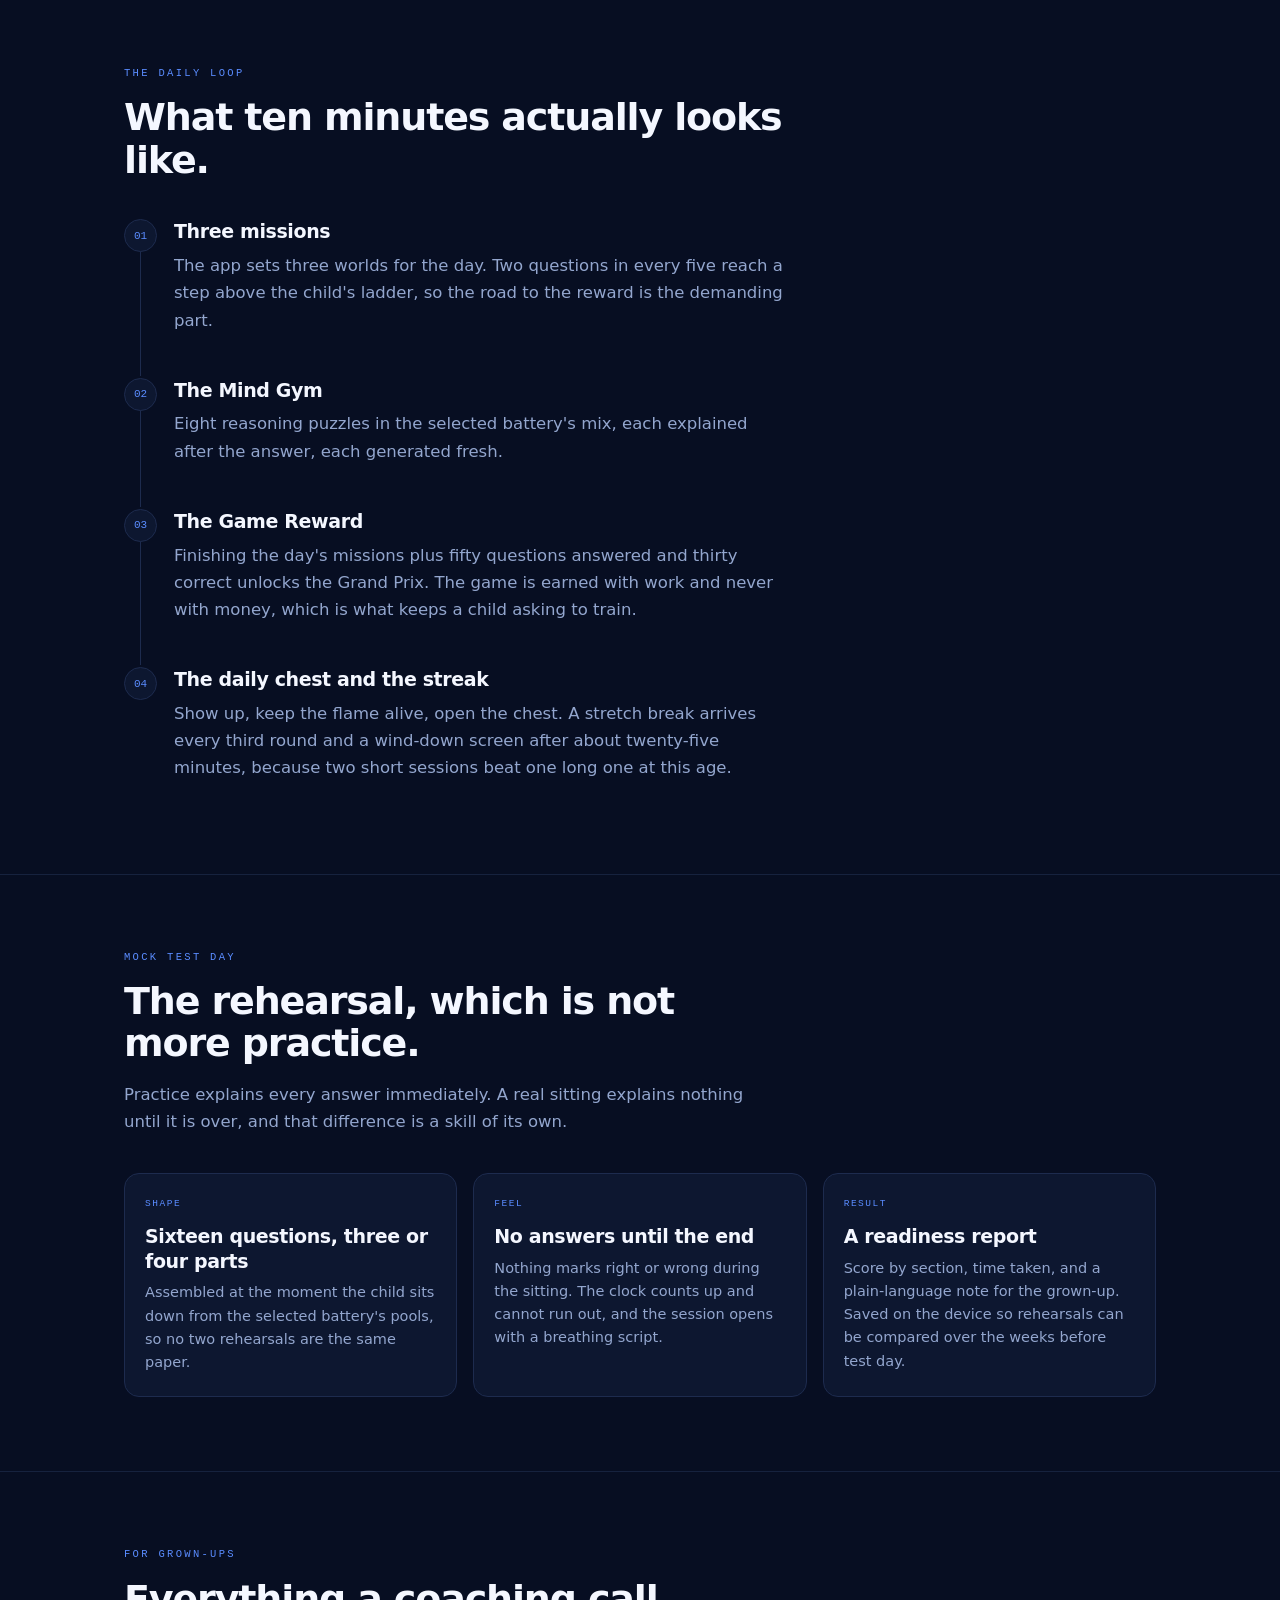
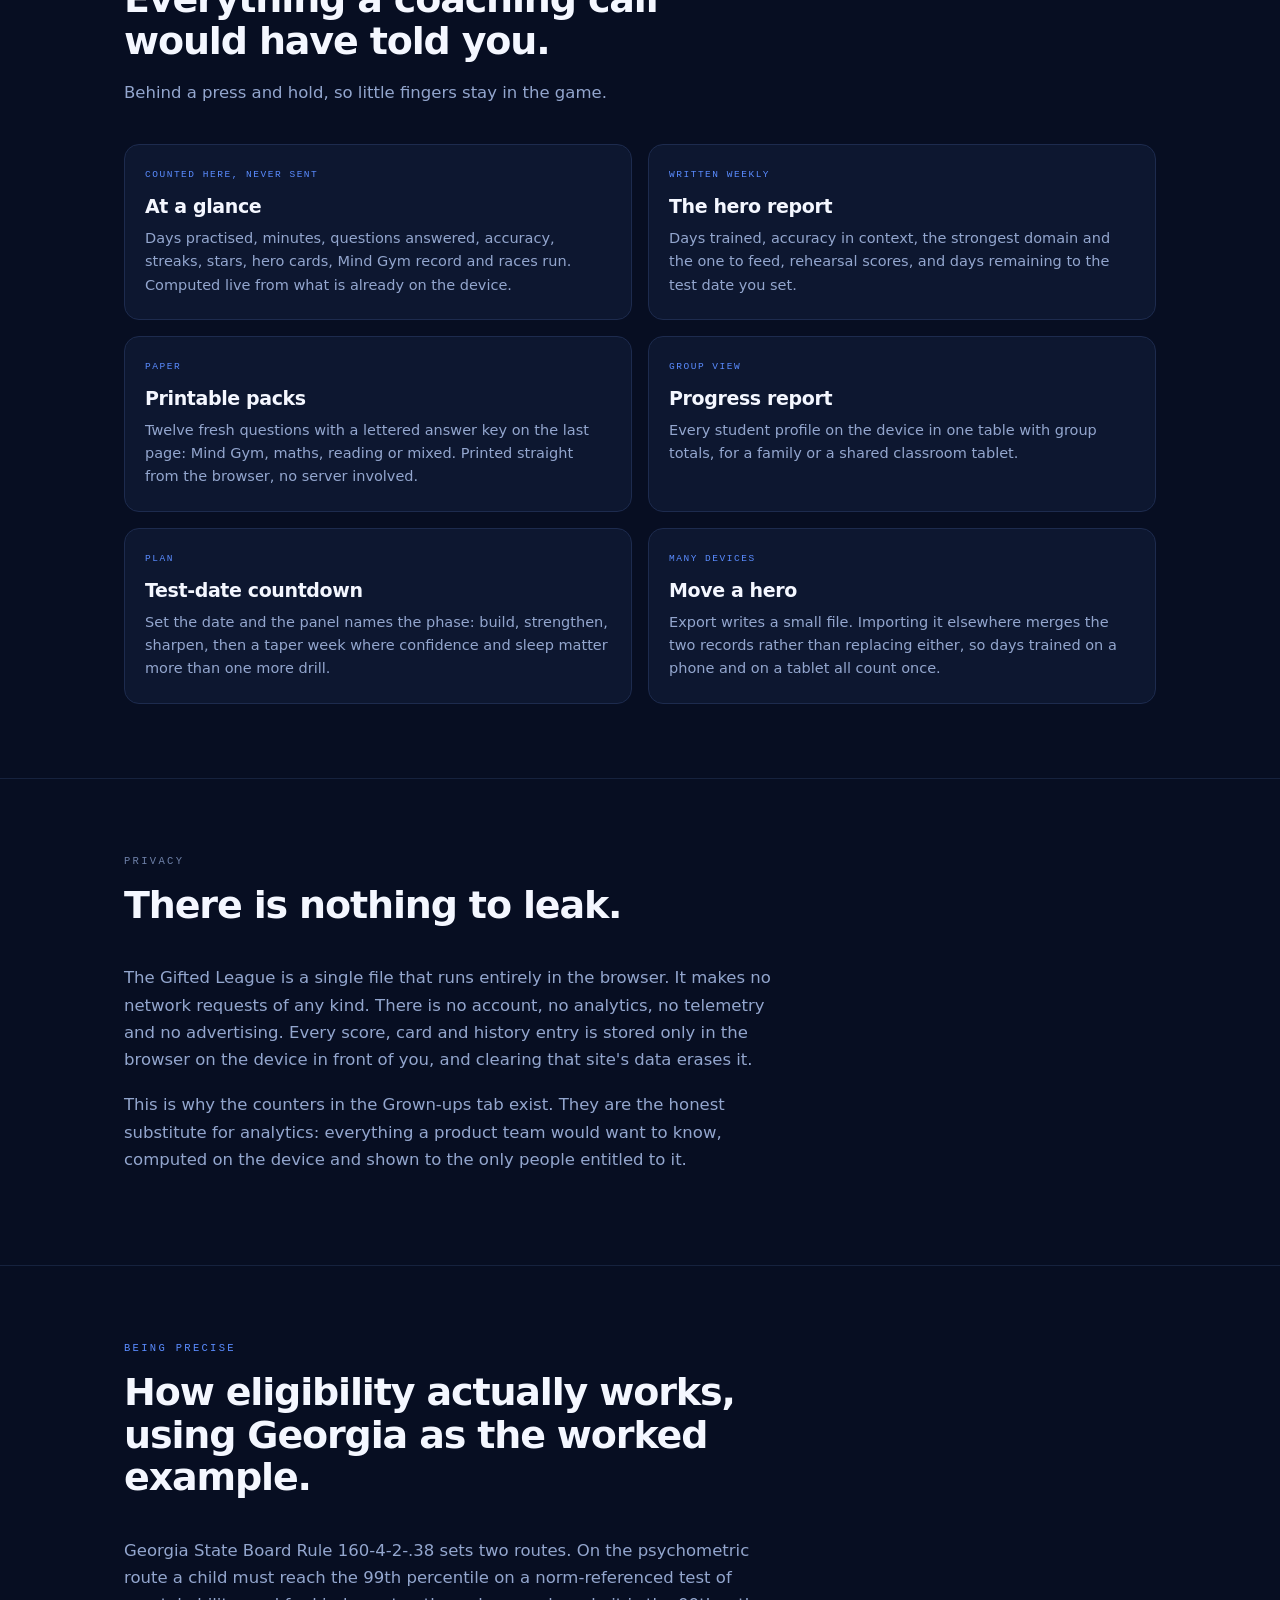
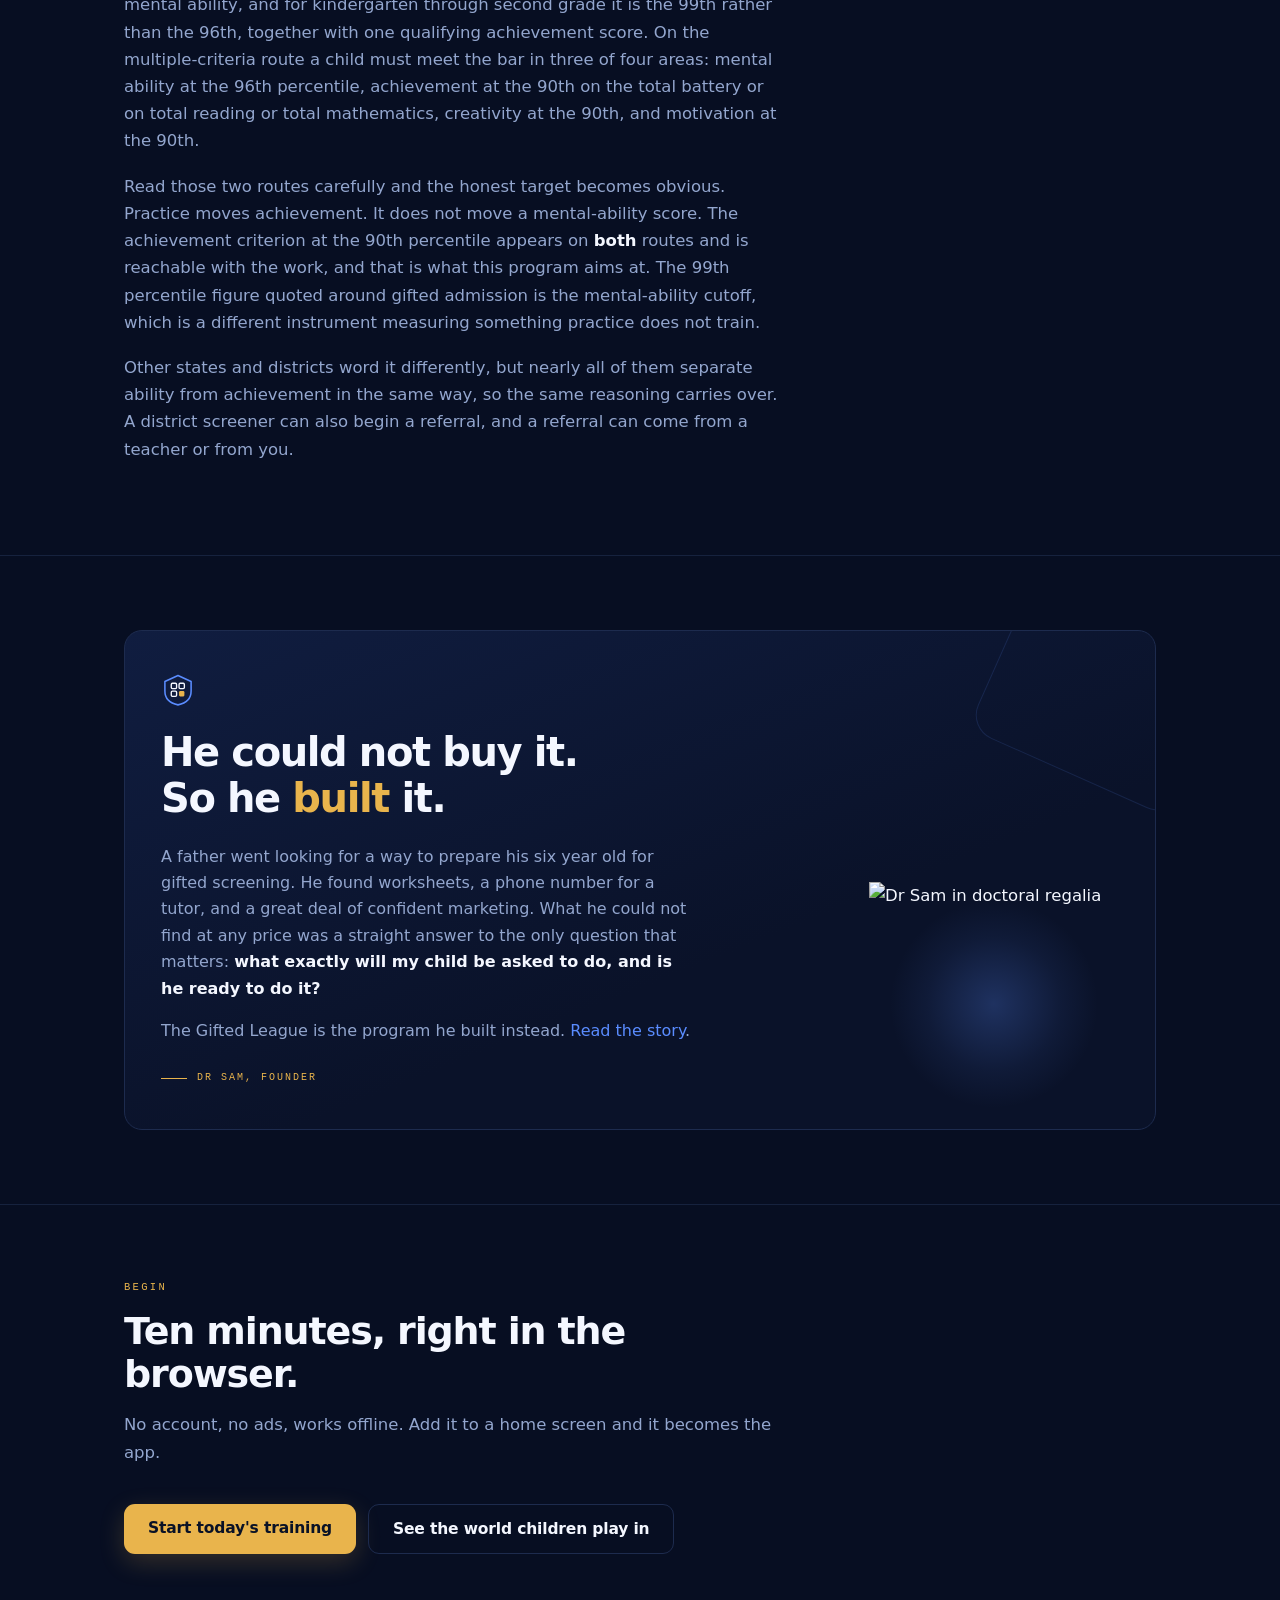
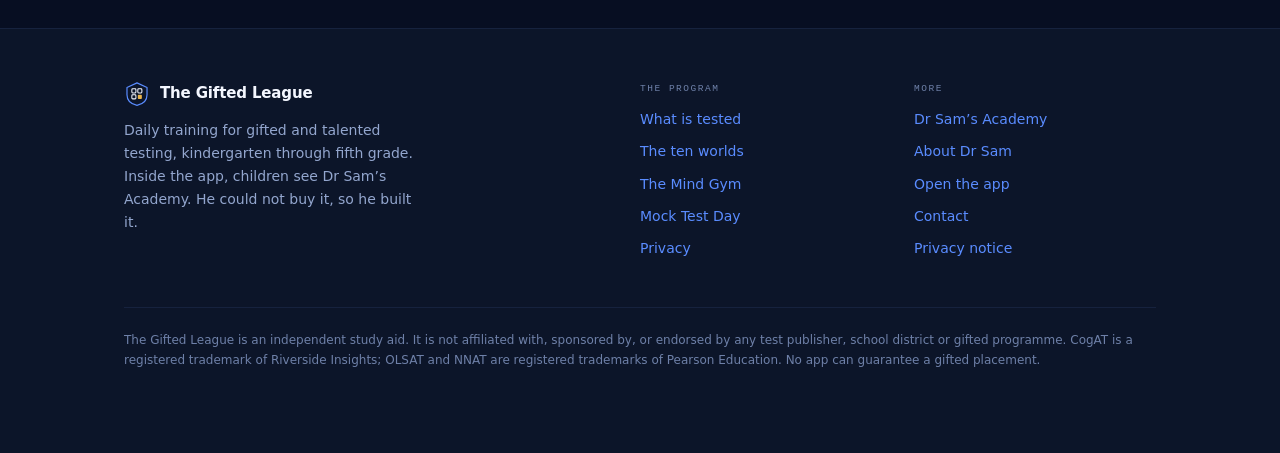
==== commit ded4722c: "Portraits of Dr Sam, direct contact email, repository links removed" ====
--- a/site/index.html
+++ b/site/index.html
@@ -332,6 +332,34 @@
   </div>
 </section>
 
+<section id="hallmark">
+  <div class="wrap">
+    <div class="hallmark with-photo">
+      <div class="hall-copy">
+        <svg class="crest" viewBox="0 0 48 48" aria-hidden="true">
+        <path d="M24 3.5 42.5 12v13.5c0 11.2-7.9 17.4-18.5 19.5C13.4 42.9 5.5 36.7 5.5 25.5V12z" fill="none" stroke="#5A8CFF" stroke-width="2.2" stroke-linejoin="round"/>
+        <rect x="14.5" y="14.5" width="7.5" height="7.5" rx="1.6" fill="none" stroke="#F4F7FF" stroke-width="1.9"/>
+        <rect x="25.5" y="14.5" width="7.5" height="7.5" rx="1.6" fill="none" stroke="#F4F7FF" stroke-width="1.9"/>
+        <rect x="14.5" y="25.5" width="7.5" height="7.5" rx="1.6" fill="none" stroke="#F4F7FF" stroke-width="1.9"/>
+        <rect x="25.5" y="25.5" width="7.5" height="7.5" rx="1.6" fill="#E9B44C"/>
+      </svg>
+        <p class="line">He could not buy it.<br>So he <em>built</em> it.</p>
+        <p>A father went looking for a way to prepare his six year old for gifted screening.
+          He found worksheets, a phone number for a tutor, and a great deal of confident
+          marketing. What he could not find at any price was a straight answer to the only
+          question that matters: <strong>what exactly will my child be asked to do, and is he
+          ready to do it?</strong></p>
+        <p>The Gifted League is the program he built instead. <a href="about.html">Read the story</a>.</p>
+        <p class="sig">Dr Sam, founder</p>
+      </div>
+      <div class="figure">
+        <img src="img/drsam-portrait.webp" width="520" height="514" loading="lazy" decoding="async"
+             alt="Dr Sam in doctoral regalia">
+      </div>
+    </div>
+  </div>
+</section>
+
 <section>
   <div class="wrap">
     <div class="sec-head">
@@ -361,7 +389,7 @@
           The Gifted League
         </a>
         <p style="font-size:14px;max-width:34ch">Daily training for gifted and talented testing,
-          kindergarten through fifth grade. Inside the app, children see Dr Sam&rsquo;s Academy.</p>
+          kindergarten through fifth grade. Inside the app, children see Dr Sam&rsquo;s Academy. He could not buy it, so he built it.</p>
       </div>
       <div>
         <h4>The program</h4>
@@ -379,6 +407,7 @@
           <li><a href="academy.html">Dr Sam&rsquo;s Academy</a></li>
           <li><a href="about.html">About Dr Sam</a></li>
           <li><a href="../index.html">Open the app</a></li>
+          <li><a href="mailto:sam.norm@du.edu">Contact</a></li>
           <li><a href="../privacy.html">Privacy notice</a></li>
         </ul>
       </div>
--- a/site/league.css
+++ b/site/league.css
@@ -161,6 +161,48 @@
 .spec .cell.q{border-style:dashed;border-color:var(--blue);color:var(--blue);font:800 26px var(--mono);}
 .spec .arrow{color:var(--muted-2);font-size:19px;}
 
+/* ---------- portraits ----------
+   No frame and no border: the cutout has no edge, so a bloom behind the
+   figure is what makes it feel placed rather than pasted. */
+.figure{position:relative;display:flex;justify-content:center;align-items:flex-end;}
+.figure::before{
+  content:'';position:absolute;left:50%;bottom:8%;width:84%;padding-bottom:84%;
+  transform:translateX(-50%);border-radius:50%;pointer-events:none;
+  background:radial-gradient(circle,rgba(90,140,255,.26) 0%,rgba(90,140,255,.07) 45%,rgba(90,140,255,0) 70%);
+}
+.figure img{position:relative;display:block;width:100%;height:auto;}
+.hero-split{display:grid;grid-template-columns:1.1fr .9fr;gap:44px;align-items:end;}
+.hero-split .figure img{max-width:430px;margin-inline:auto;}
+.hero-split .hero-copy{padding-bottom:14px;}
+
+/* ---------- the hallmark ----------
+   One statement, one treatment, repeated across every surface. */
+.hallmark{
+  position:relative;border:1px solid var(--line);border-radius:18px;
+  background:linear-gradient(158deg,#101D40 0%,#0A1229 62%);
+  padding:42px 36px;overflow:hidden;
+}
+.hallmark::after{
+  content:'';position:absolute;right:-70px;top:-70px;width:220px;height:220px;
+  border:1px solid rgba(90,140,255,.14);border-radius:26px;transform:rotate(24deg);
+}
+.hallmark .crest{width:34px;height:34px;display:block;margin-bottom:22px;}
+.hallmark .line{
+  font:900 clamp(26px,4vw,40px)/1.16 var(--sans);letter-spacing:-.035em;color:var(--paper);
+  margin:0 0 22px;max-width:19ch;
+}
+.hallmark .line em{font-style:normal;color:var(--gold);}
+.hallmark p{font-size:16px;line-height:1.65;max-width:52ch;margin:0 0 16px;}
+.hallmark .sig{
+  font-family:var(--mono);font-size:10px;letter-spacing:.2em;text-transform:uppercase;
+  color:var(--gold);margin:26px 0 0;display:flex;align-items:center;gap:10px;
+}
+.hallmark .sig::before{content:'';width:26px;height:1px;background:var(--gold);flex:none;}
+.hallmark.with-photo{display:grid;grid-template-columns:1fr 250px;gap:34px;align-items:end;}
+.hallmark.with-photo .hall-copy{min-width:0;}
+.hallmark.with-photo .figure{margin-bottom:-42px;}
+.hallmark.with-photo .figure img{max-width:250px;}
+
 /* ---------- footer ---------- */
 footer.site{padding:52px 0 64px;border-top:1px solid var(--line-soft);background:var(--ink-2);}
 footer.site .cols{display:grid;grid-template-columns:2fr 1fr 1fr;gap:32px;}
@@ -189,12 +231,18 @@
 
 /* ---------- responsive ---------- */
 @media (max-width:860px){
+  .hero-split{grid-template-columns:1fr;gap:26px;}
+  .hero-split .figure img{max-width:330px;}
+  .hallmark.with-photo{grid-template-columns:1fr;gap:18px;}
+  .hallmark.with-photo .figure{margin-bottom:-30px;justify-content:flex-start;}
+  .hallmark.with-photo .figure img{max-width:210px;}
   .g3,.g4{grid-template-columns:repeat(2,1fr);}
   .stats{grid-template-columns:repeat(2,1fr);}
   footer.site .cols{grid-template-columns:1fr 1fr;}
 }
 @media (max-width:620px){
   body{font-size:16px;}
+  .hallmark{padding:30px 22px;}
   .hero{padding:60px 0 48px;}
   section{padding:56px 0;}
   .g2,.g3,.g4{grid-template-columns:1fr;}
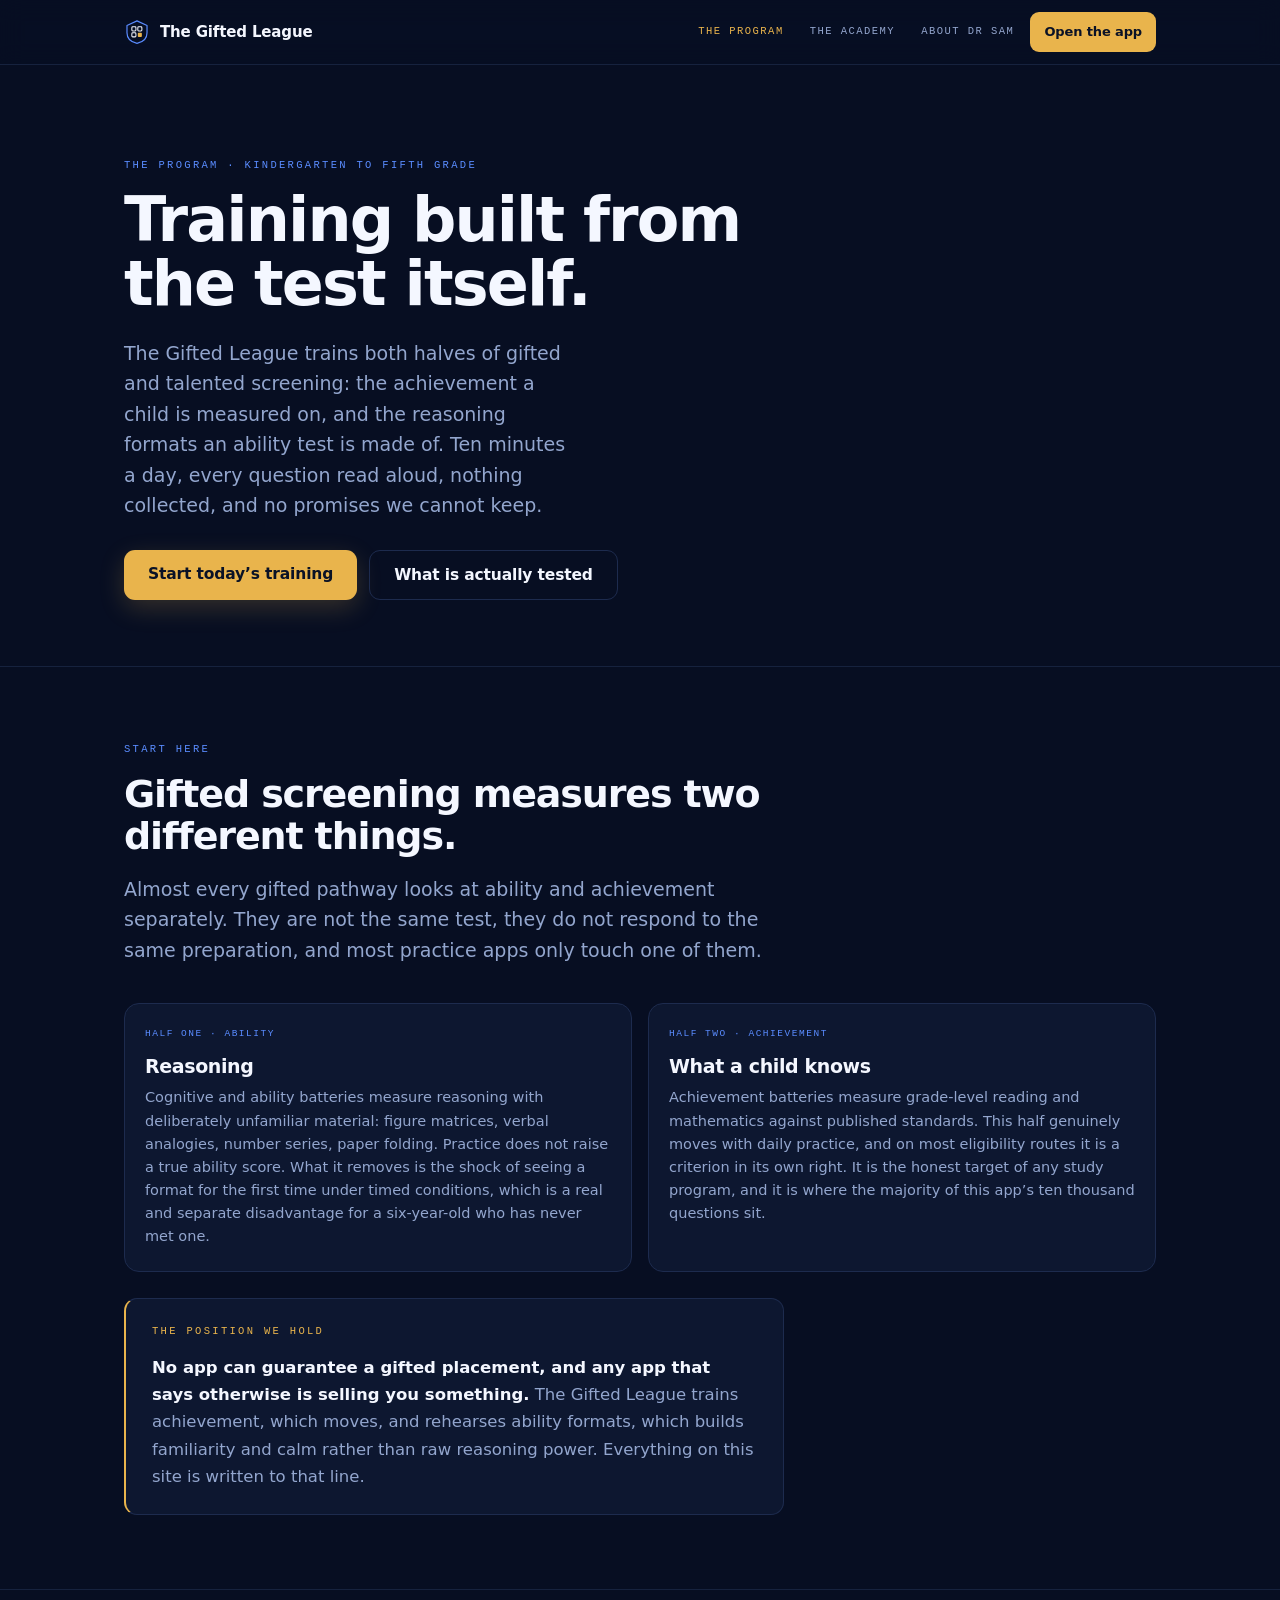
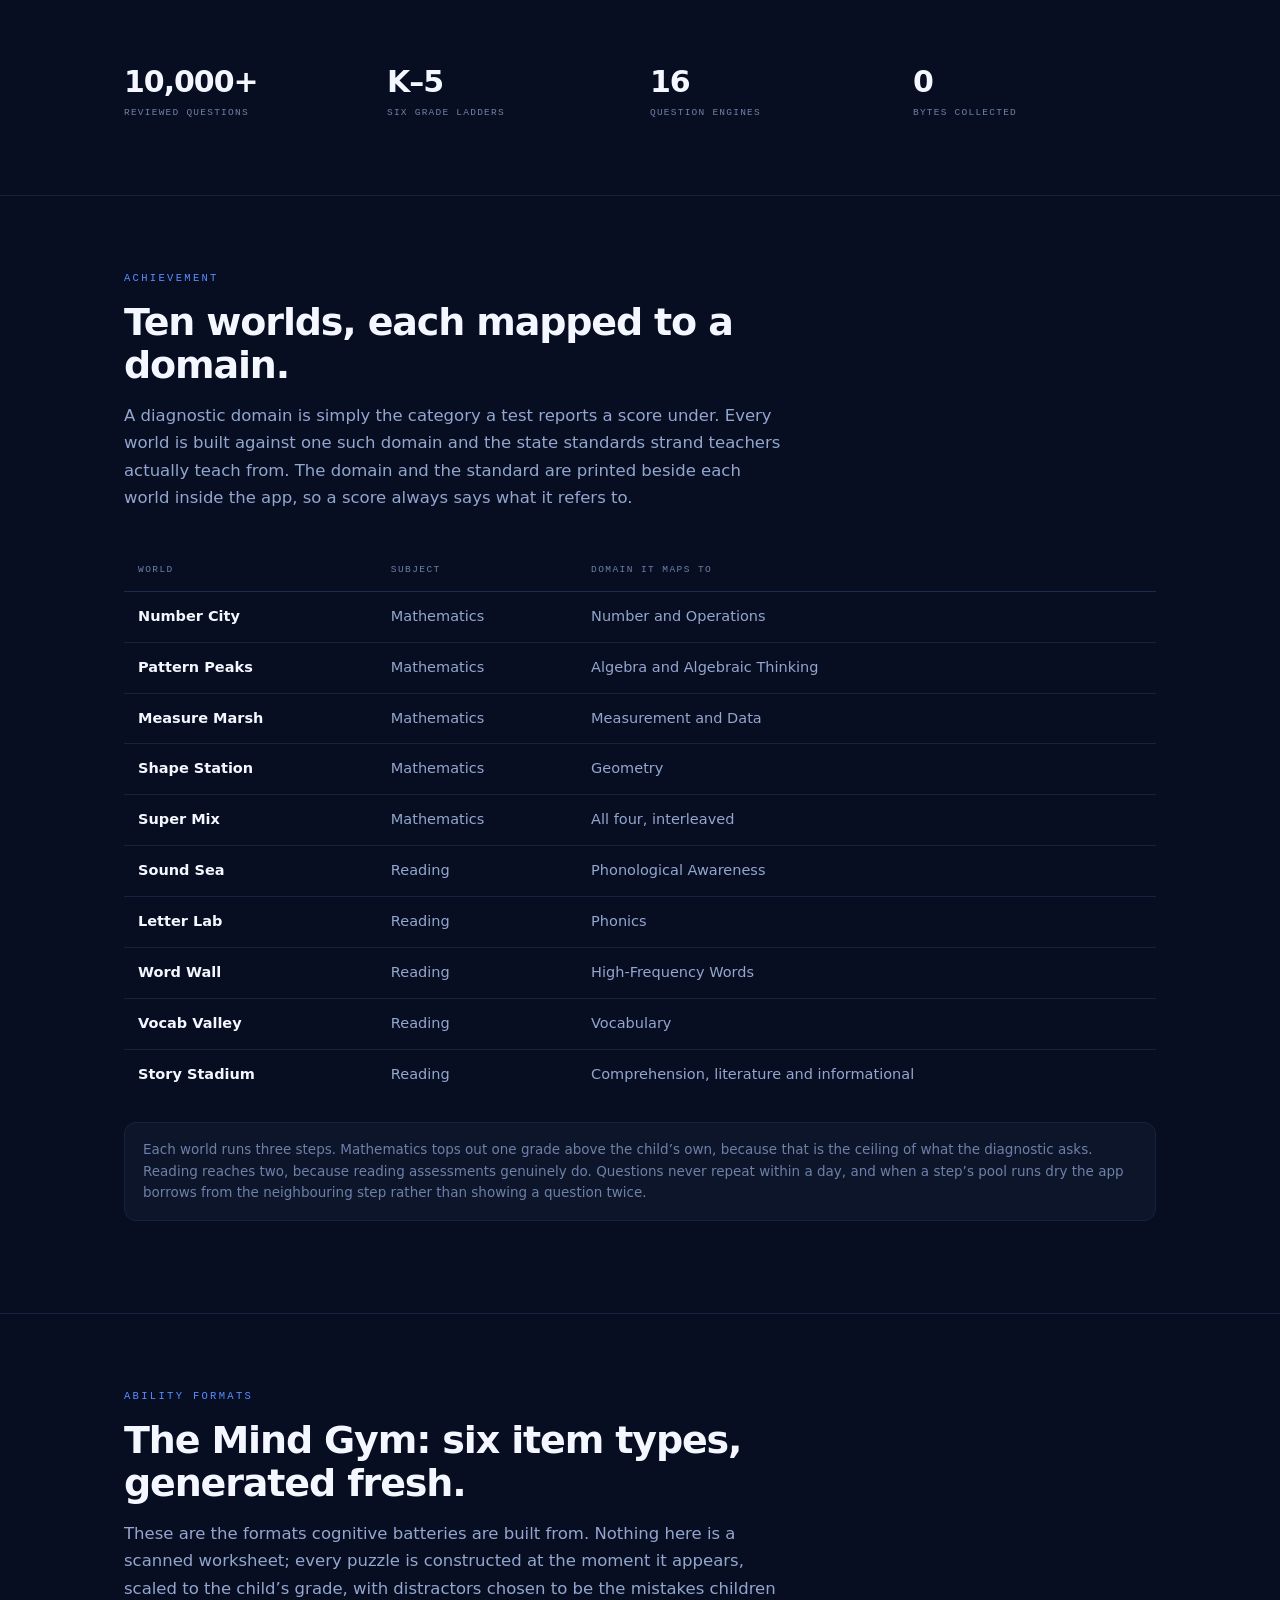
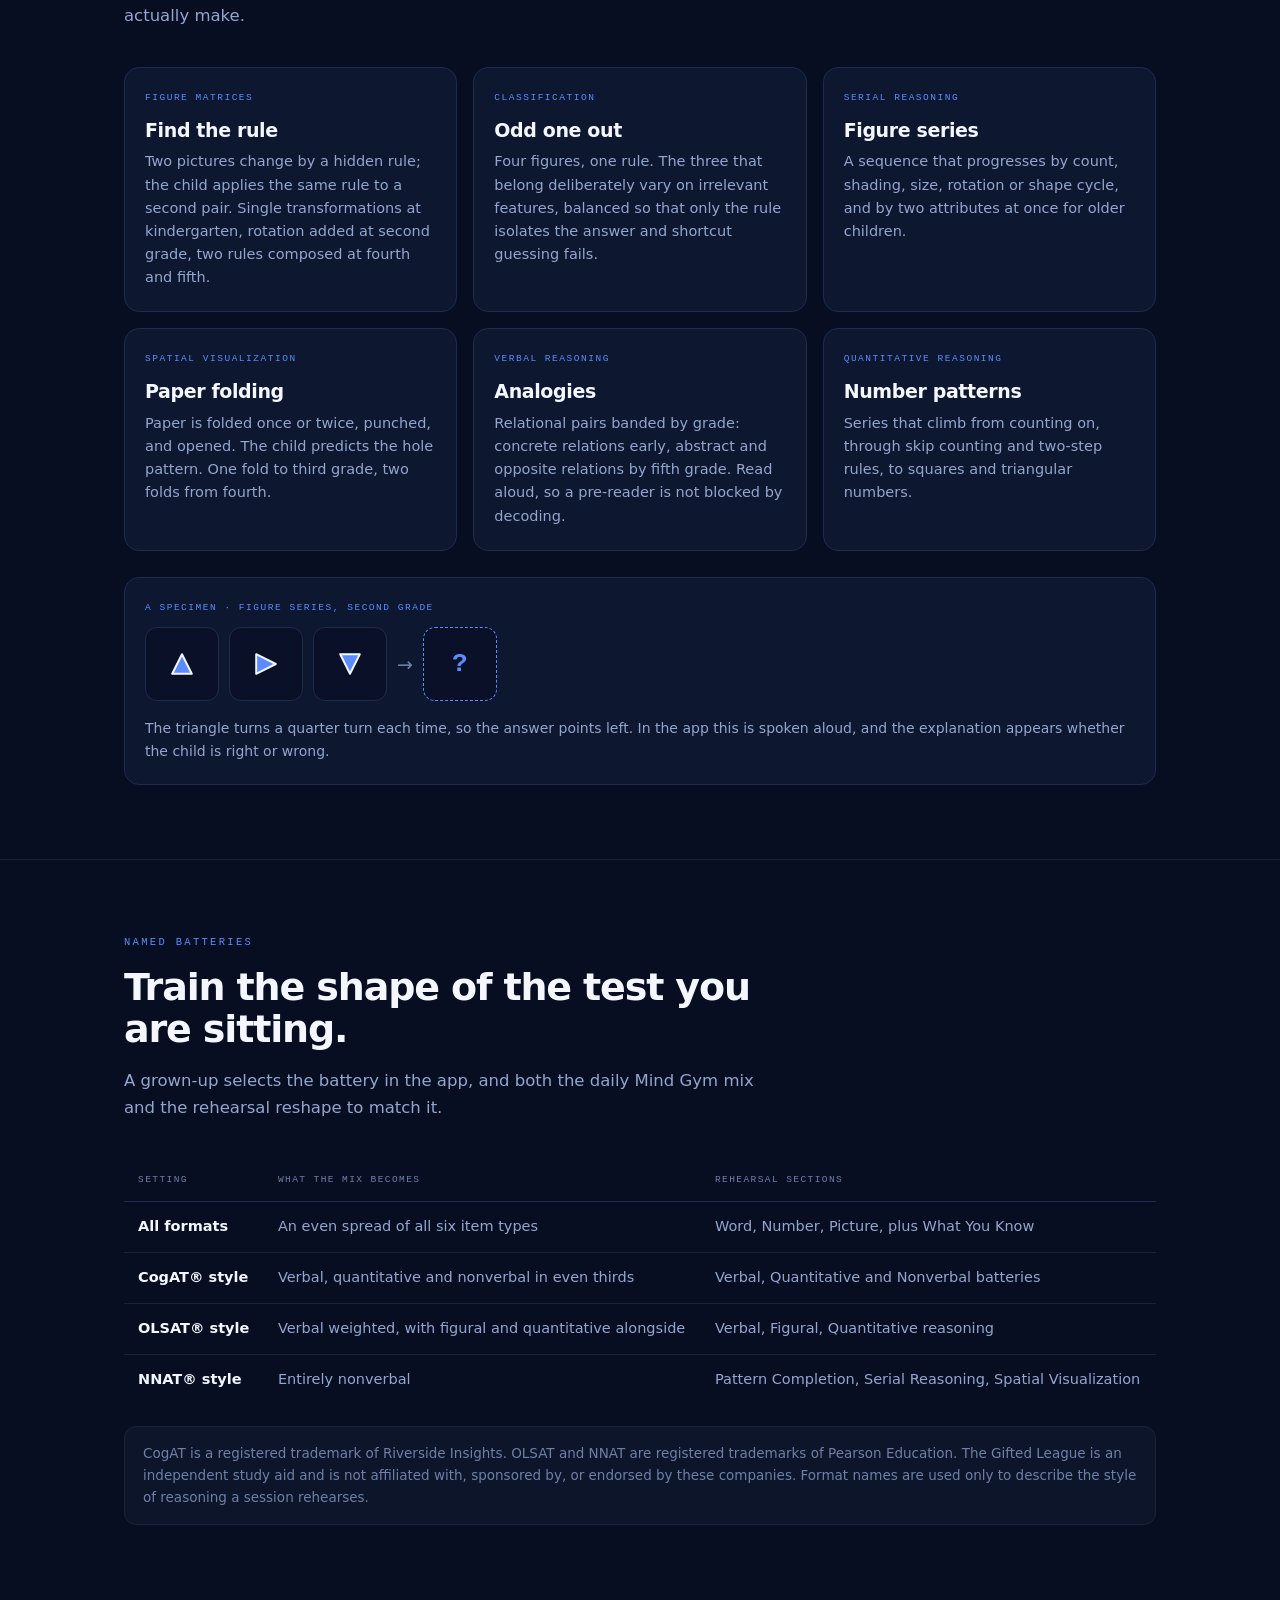
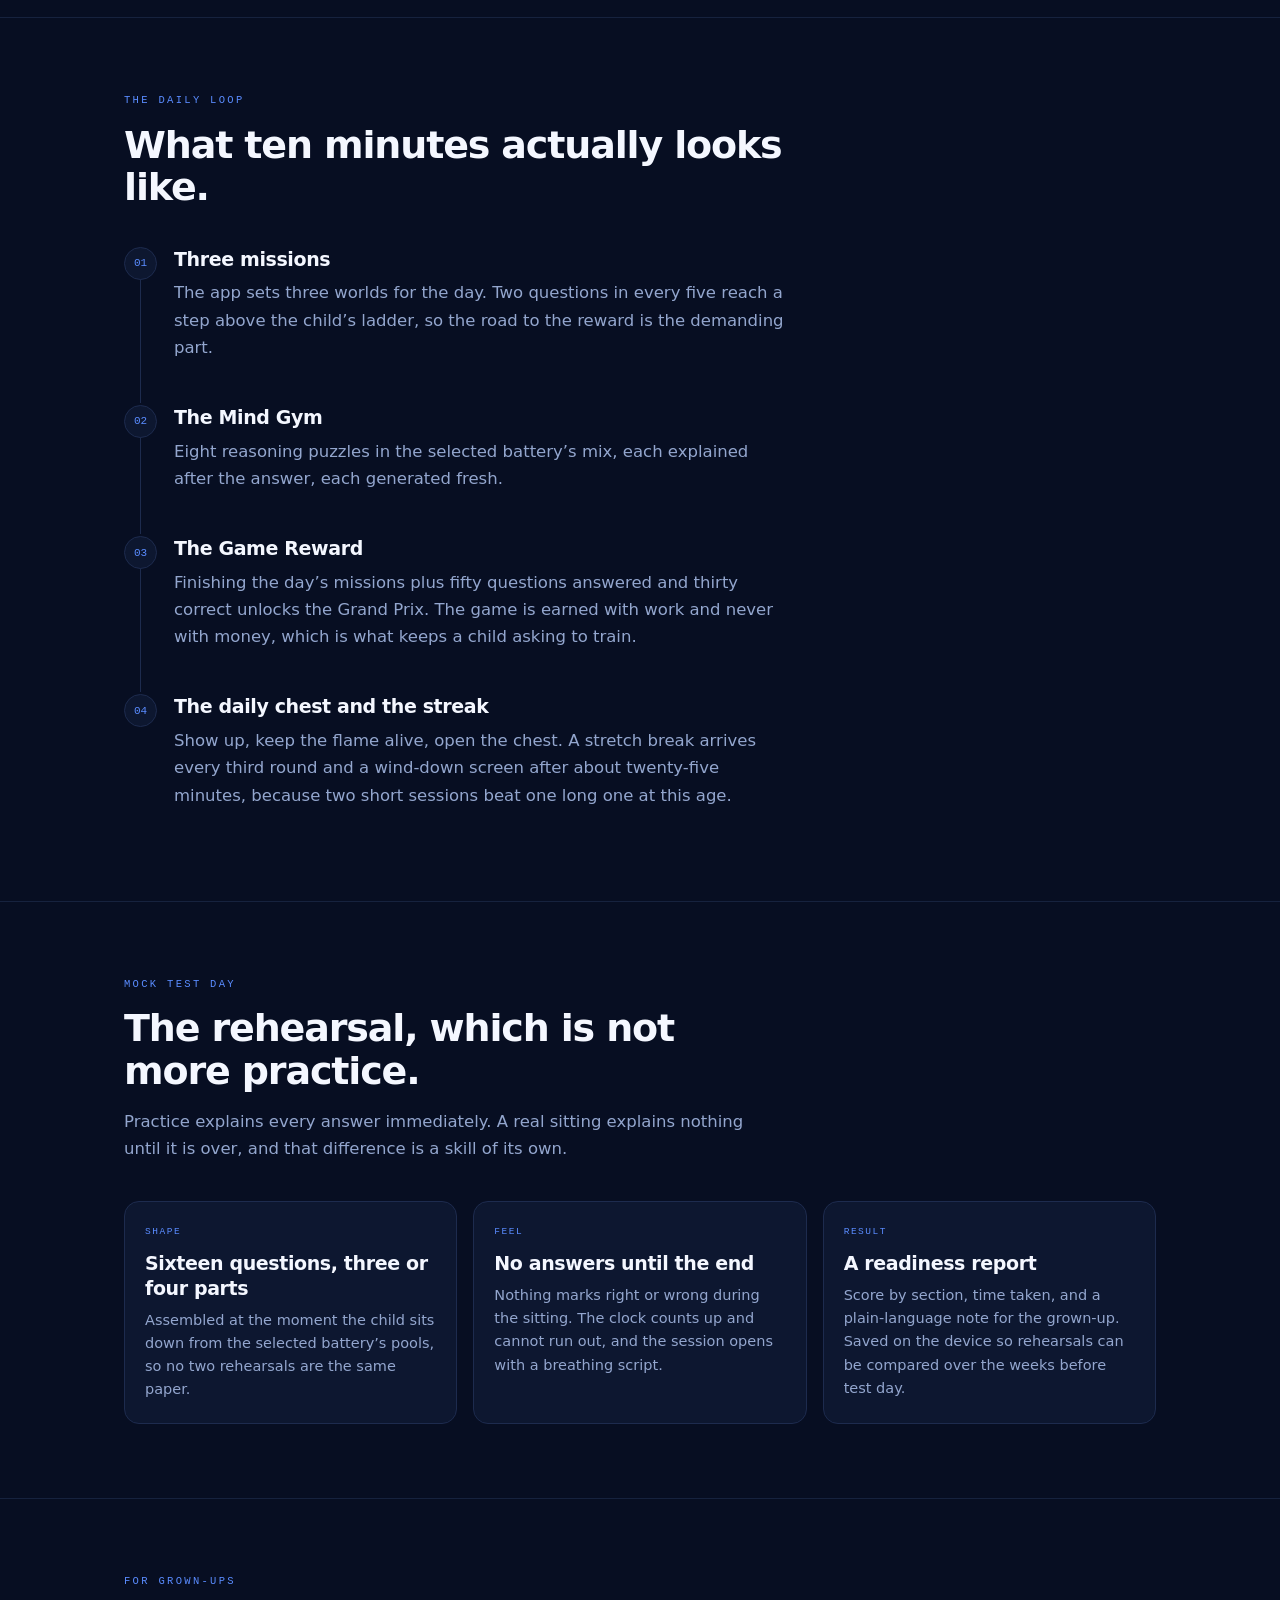
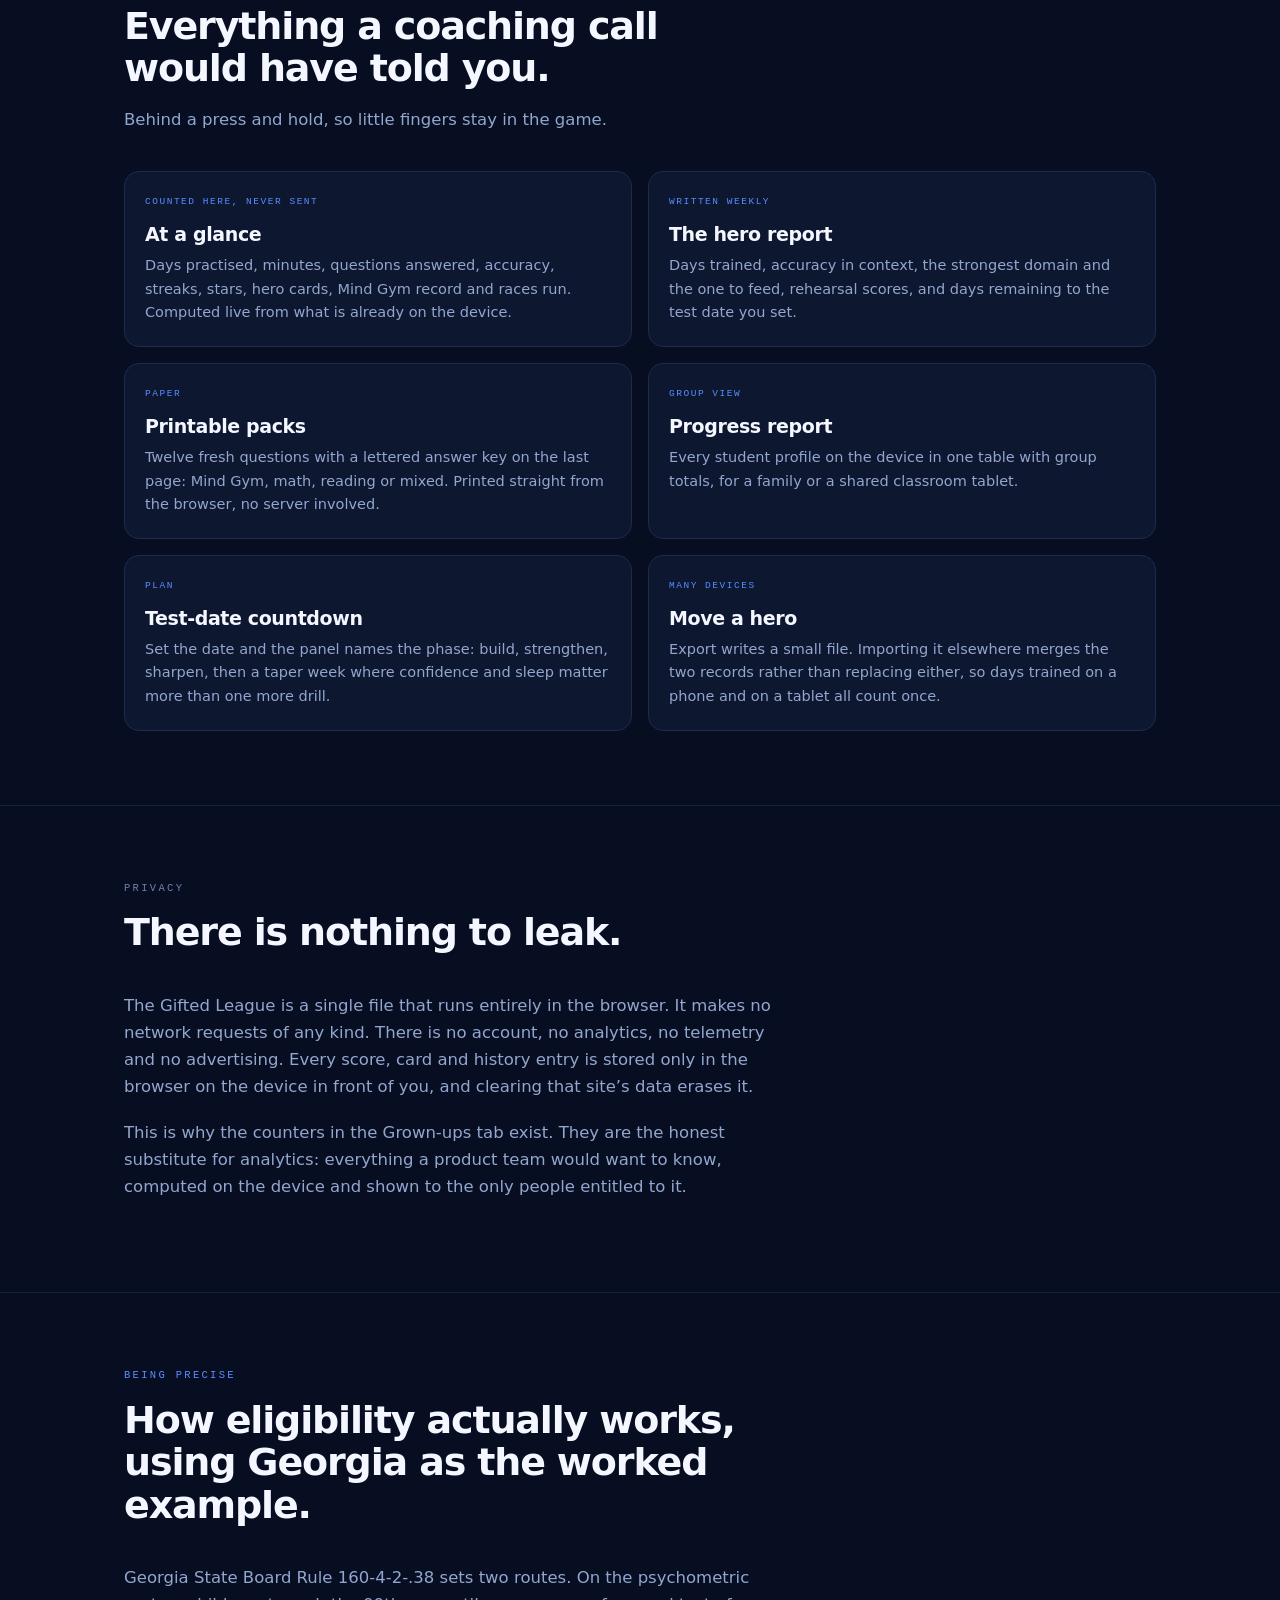
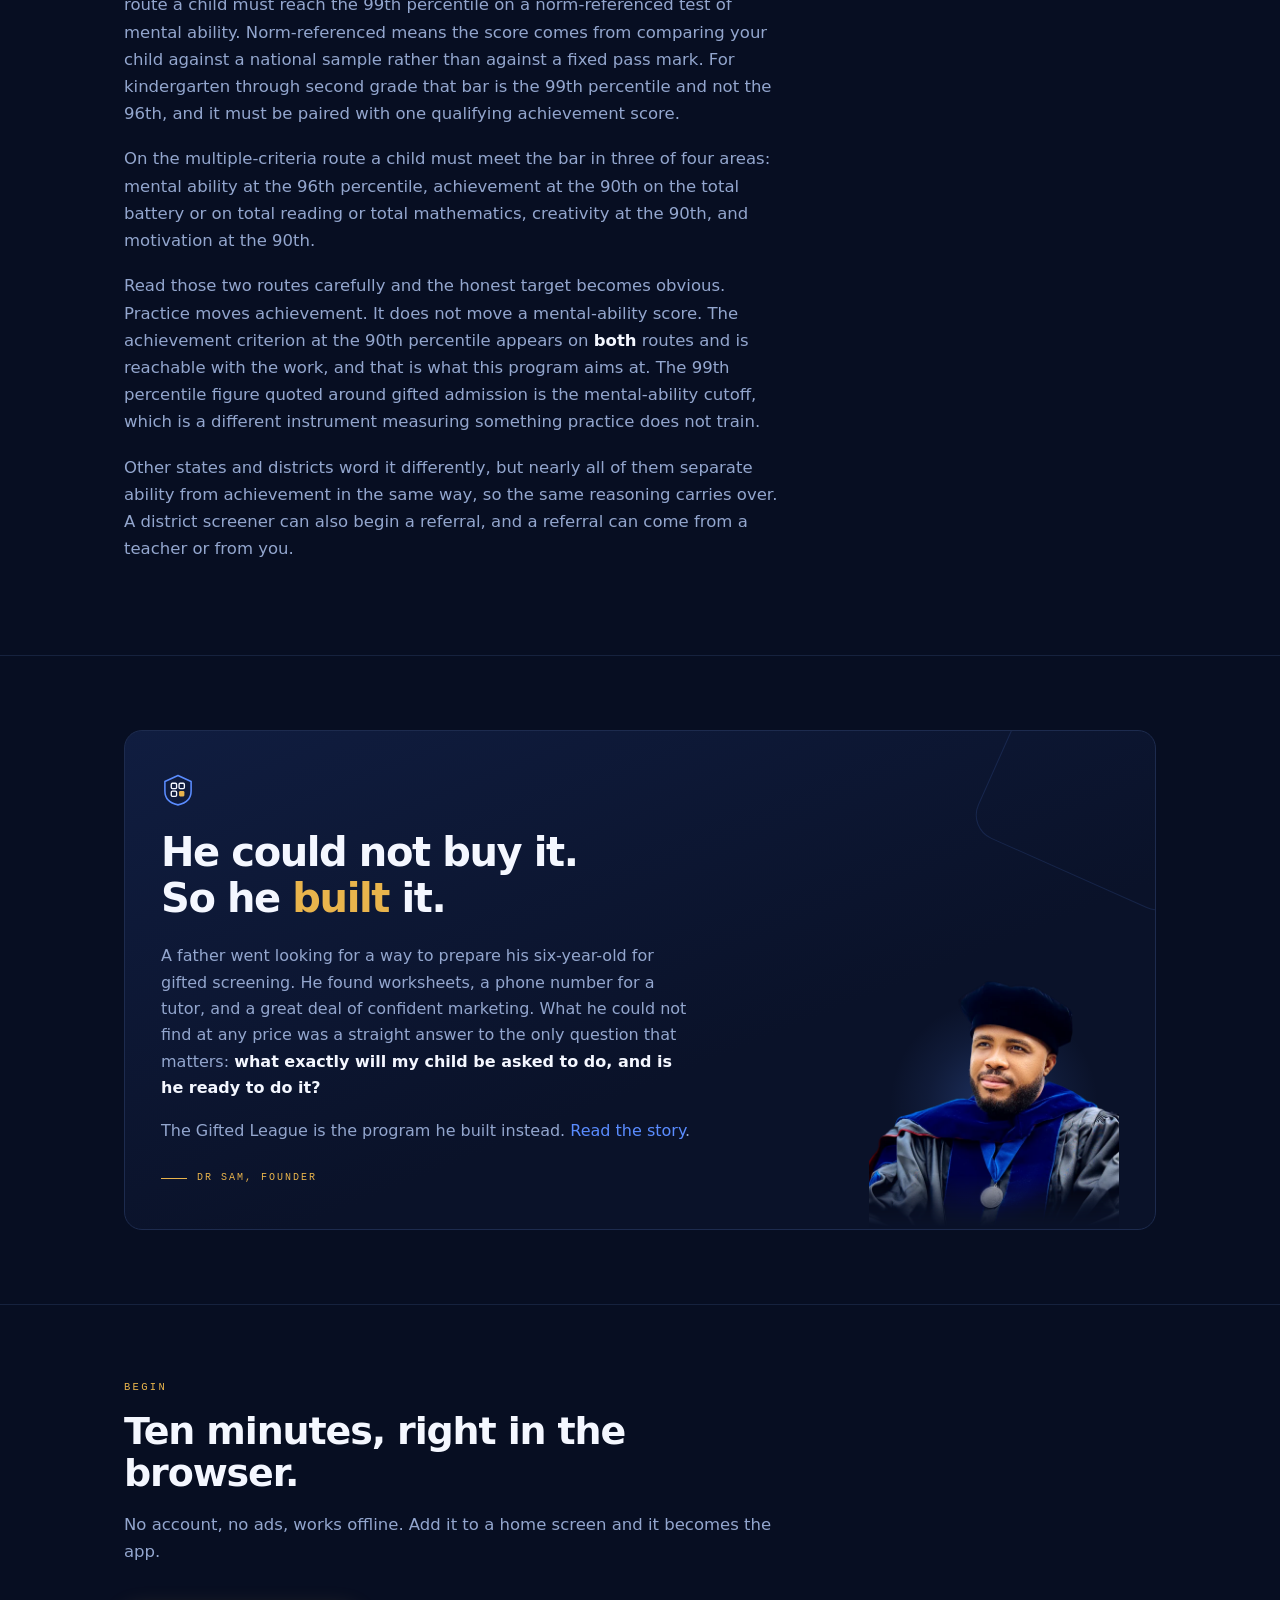
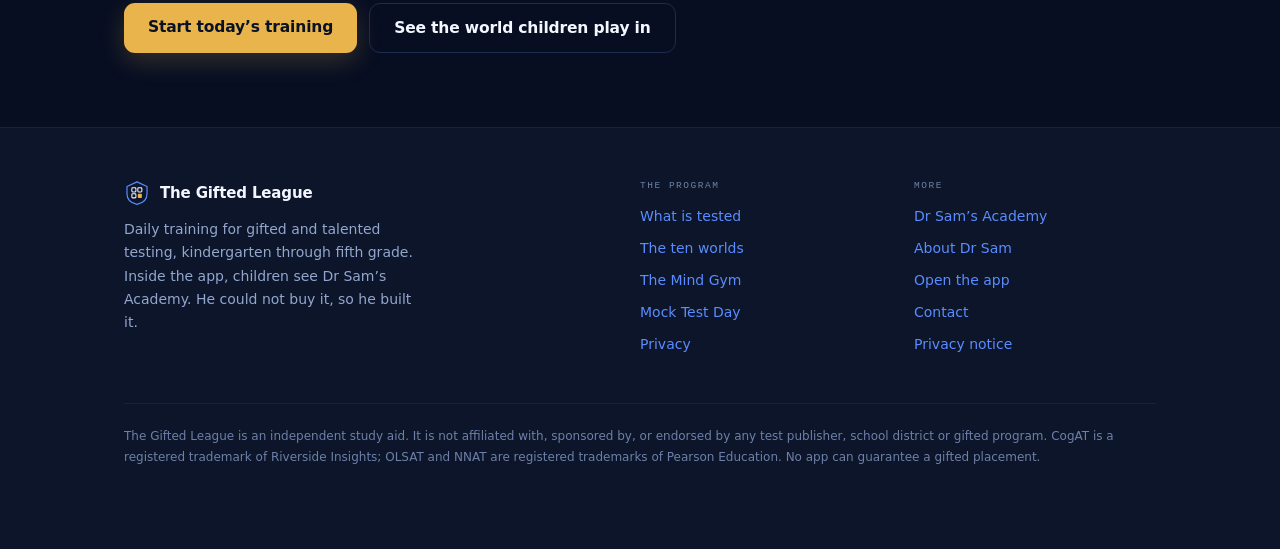
==== commit a897abb5: "Language review: American spelling, typography, corrected email" ====
--- a/site/index.html
+++ b/site/index.html
@@ -38,7 +38,7 @@
       achievement a child is measured on, and the reasoning formats an ability test is made of.
       Ten minutes a day, every question read aloud, nothing collected, and no promises we cannot keep.</p>
     <div class="cta-row">
-      <a class="btn btn-gold" href="../index.html">Start today's training</a>
+      <a class="btn btn-gold" href="../index.html">Start today&rsquo;s training</a>
       <a class="btn btn-ghost" href="#what-is-tested">What is actually tested</a>
     </div>
   </div>
@@ -60,7 +60,7 @@
         <p>Cognitive and ability batteries measure reasoning with deliberately unfamiliar material:
           figure matrices, verbal analogies, number series, paper folding. Practice does not raise a
           true ability score. What it removes is the shock of seeing a format for the first time
-          under timed conditions, which is a real and separate disadvantage for a six year old who
+          under timed conditions, which is a real and separate disadvantage for a six-year-old who
           has never met one.</p>
       </div>
       <div class="card">
@@ -69,7 +69,7 @@
         <p>Achievement batteries measure grade-level reading and mathematics against published
           standards. This half genuinely moves with daily practice, and on most eligibility
           routes it is a criterion in its own right. It is the honest target of any study
-          program, and it is where the majority of this app's ten thousand questions sit.</p>
+          program, and it is where the majority of this app&rsquo;s ten thousand questions sit.</p>
       </div>
     </div>
     <div style="height:26px"></div>
@@ -99,7 +99,7 @@
     <div class="sec-head">
       <p class="eyebrow">Achievement</p>
       <h2>Ten worlds, each mapped to a domain.</h2>
-      <p>Every world is built against one diagnostic domain and the state standards strand
+      <p>A diagnostic domain is simply the category a test reports a score under. Every world is built against one such domain and the state standards strand
         teachers actually teach from. The domain and the standard are printed beside each world
         inside the app, so a score always says what it refers to.</p>
     </div>
@@ -121,9 +121,9 @@
       </table>
     </div>
     <div style="height:22px"></div>
-    <p class="note">Each world runs three steps. Mathematics tops out one grade above the child's
+    <p class="note">Each world runs three steps. Mathematics tops out one grade above the child&rsquo;s
       own, because that is the ceiling of what the diagnostic asks. Reading reaches two, because
-      reading assessments genuinely do. Questions never repeat within a day, and when a step's pool
+      reading assessments genuinely do. Questions never repeat within a day, and when a step&rsquo;s pool
       runs dry the app borrows from the neighbouring step rather than showing a question twice.</p>
   </div>
 </section>
@@ -134,7 +134,7 @@
       <p class="eyebrow">Ability formats</p>
       <h2>The Mind Gym: six item types, generated fresh.</h2>
       <p>These are the formats cognitive batteries are built from. Nothing here is a scanned
-        worksheet; every puzzle is constructed at the moment it appears, scaled to the child's
+        worksheet; every puzzle is constructed at the moment it appears, scaled to the child&rsquo;s
         grade, with distractors chosen to be the mistakes children actually make.</p>
     </div>
     <div class="grid g3">
@@ -212,16 +212,16 @@
       <div class="step"><span class="n"></span>
         <div><h3>Three missions</h3>
           <p>The app sets three worlds for the day. Two questions in every five reach a step above
-            the child's ladder, so the road to the reward is the demanding part.</p></div>
+            the child&rsquo;s ladder, so the road to the reward is the demanding part.</p></div>
       </div>
       <div class="step"><span class="n"></span>
         <div><h3>The Mind Gym</h3>
-          <p>Eight reasoning puzzles in the selected battery's mix, each explained after the answer,
+          <p>Eight reasoning puzzles in the selected battery&rsquo;s mix, each explained after the answer,
             each generated fresh.</p></div>
       </div>
       <div class="step"><span class="n"></span>
         <div><h3>The Game Reward</h3>
-          <p>Finishing the day's missions plus fifty questions answered and thirty correct unlocks
+          <p>Finishing the day&rsquo;s missions plus fifty questions answered and thirty correct unlocks
             the Grand Prix. The game is earned with work and never with money, which is what keeps a
             child asking to train.</p></div>
       </div>
@@ -245,7 +245,7 @@
     </div>
     <div class="grid g3">
       <div class="card"><span class="k">Shape</span><h3>Sixteen questions, three or four parts</h3>
-        <p>Assembled at the moment the child sits down from the selected battery's pools, so no two
+        <p>Assembled at the moment the child sits down from the selected battery&rsquo;s pools, so no two
           rehearsals are the same paper.</p></div>
       <div class="card"><span class="k">Feel</span><h3>No answers until the end</h3>
         <p>Nothing marks right or wrong during the sitting. The clock counts up and cannot run out,
@@ -272,7 +272,7 @@
         <p>Days trained, accuracy in context, the strongest domain and the one to feed, rehearsal
           scores, and days remaining to the test date you set.</p></div>
       <div class="card"><span class="k">Paper</span><h3>Printable packs</h3>
-        <p>Twelve fresh questions with a lettered answer key on the last page: Mind Gym, maths,
+        <p>Twelve fresh questions with a lettered answer key on the last page: Mind Gym, math,
           reading or mixed. Printed straight from the browser, no server involved.</p></div>
       <div class="card"><span class="k">Group view</span><h3>Progress report</h3>
         <p>Every student profile on the device in one table with group totals, for a family or a
@@ -297,7 +297,7 @@
       <p>The Gifted League is a single file that runs entirely in the browser. It makes no network
         requests of any kind. There is no account, no analytics, no telemetry and no advertising.
         Every score, card and history entry is stored only in the browser on the device in front of
-        you, and clearing that site's data erases it.</p>
+        you, and clearing that site&rsquo;s data erases it.</p>
       <p>This is why the counters in the Grown-ups tab exist. They are the honest substitute for
         analytics: everything a product team would want to know, computed on the device and shown to
         the only people entitled to it.</p>
@@ -313,10 +313,11 @@
     </div>
     <div class="read">
       <p>Georgia State Board Rule 160-4-2-.38 sets two routes. On the psychometric route a child
-        must reach the 99th percentile on a norm-referenced test of mental ability, and for
-        kindergarten through second grade it is the 99th rather than the 96th, together with one
-        qualifying achievement score. On the multiple-criteria route a child must meet the bar in
-        three of four areas: mental ability at the 96th percentile, achievement at the 90th on the
+        must reach the 99th percentile on a norm-referenced test of mental ability. Norm-referenced
+        means the score comes from comparing your child against a national sample rather than against
+        a fixed pass mark. For kindergarten through second grade that bar is the 99th percentile and
+        not the 96th, and it must be paired with one qualifying achievement score.</p>
+      <p>On the multiple-criteria route a child must meet the bar in three of four areas: mental ability at the 96th percentile, achievement at the 90th on the
         total battery or on total reading or total mathematics, creativity at the 90th, and
         motivation at the 90th.</p>
       <p>Read those two routes carefully and the honest target becomes obvious. Practice moves
@@ -344,7 +345,7 @@
         <rect x="25.5" y="25.5" width="7.5" height="7.5" rx="1.6" fill="#E9B44C"/>
       </svg>
         <p class="line">He could not buy it.<br>So he <em>built</em> it.</p>
-        <p>A father went looking for a way to prepare his six year old for gifted screening.
+        <p>A father went looking for a way to prepare his six-year-old for gifted screening.
           He found worksheets, a phone number for a tutor, and a great deal of confident
           marketing. What he could not find at any price was a straight answer to the only
           question that matters: <strong>what exactly will my child be asked to do, and is he
@@ -353,7 +354,7 @@
         <p class="sig">Dr Sam, founder</p>
       </div>
       <div class="figure">
-        <img src="img/drsam-portrait.webp" width="520" height="514" loading="lazy" decoding="async"
+        <img src="img/drsam-portrait.webp" width="560" height="474" loading="lazy" decoding="async"
              alt="Dr Sam in doctoral regalia">
       </div>
     </div>
@@ -368,7 +369,7 @@
       <p>No account, no ads, works offline. Add it to a home screen and it becomes the app.</p>
     </div>
     <div class="cta-row">
-      <a class="btn btn-gold" href="../index.html">Start today's training</a>
+      <a class="btn btn-gold" href="../index.html">Start today&rsquo;s training</a>
       <a class="btn btn-ghost" href="academy.html">See the world children play in</a>
     </div>
   </div>
@@ -392,7 +393,7 @@
           kindergarten through fifth grade. Inside the app, children see Dr Sam&rsquo;s Academy. He could not buy it, so he built it.</p>
       </div>
       <div>
-        <h4>The program</h4>
+        <h3 class="foot-h">The program</h3>
         <ul>
           <li><a href="#what-is-tested">What is tested</a></li>
           <li><a href="#worlds">The ten worlds</a></li>
@@ -402,18 +403,18 @@
         </ul>
       </div>
       <div>
-        <h4>More</h4>
+        <h3 class="foot-h">More</h3>
         <ul>
           <li><a href="academy.html">Dr Sam&rsquo;s Academy</a></li>
           <li><a href="about.html">About Dr Sam</a></li>
           <li><a href="../index.html">Open the app</a></li>
-          <li><a href="mailto:sam.norm@du.edu">Contact</a></li>
+          <li><a href="mailto:sam.nnorom@du.edu">Contact</a></li>
           <li><a href="../privacy.html">Privacy notice</a></li>
         </ul>
       </div>
     </div>
     <p class="fine">The Gifted League is an independent study aid. It is not affiliated with,
-      sponsored by, or endorsed by any test publisher, school district or gifted programme.
+      sponsored by, or endorsed by any test publisher, school district or gifted program.
       CogAT is a registered trademark of Riverside Insights; OLSAT and NNAT are registered
       trademarks of Pearson Education. No app can guarantee a gifted placement.</p>
   </div>
--- a/site/league.css
+++ b/site/league.css
@@ -206,7 +206,7 @@
 /* ---------- footer ---------- */
 footer.site{padding:52px 0 64px;border-top:1px solid var(--line-soft);background:var(--ink-2);}
 footer.site .cols{display:grid;grid-template-columns:2fr 1fr 1fr;gap:32px;}
-footer.site h4{
+footer.site .foot-h{
   font-family:var(--mono);font-size:9.5px;letter-spacing:.16em;text-transform:uppercase;
   color:var(--muted-2);margin:0 0 12px;font-weight:500;
 }
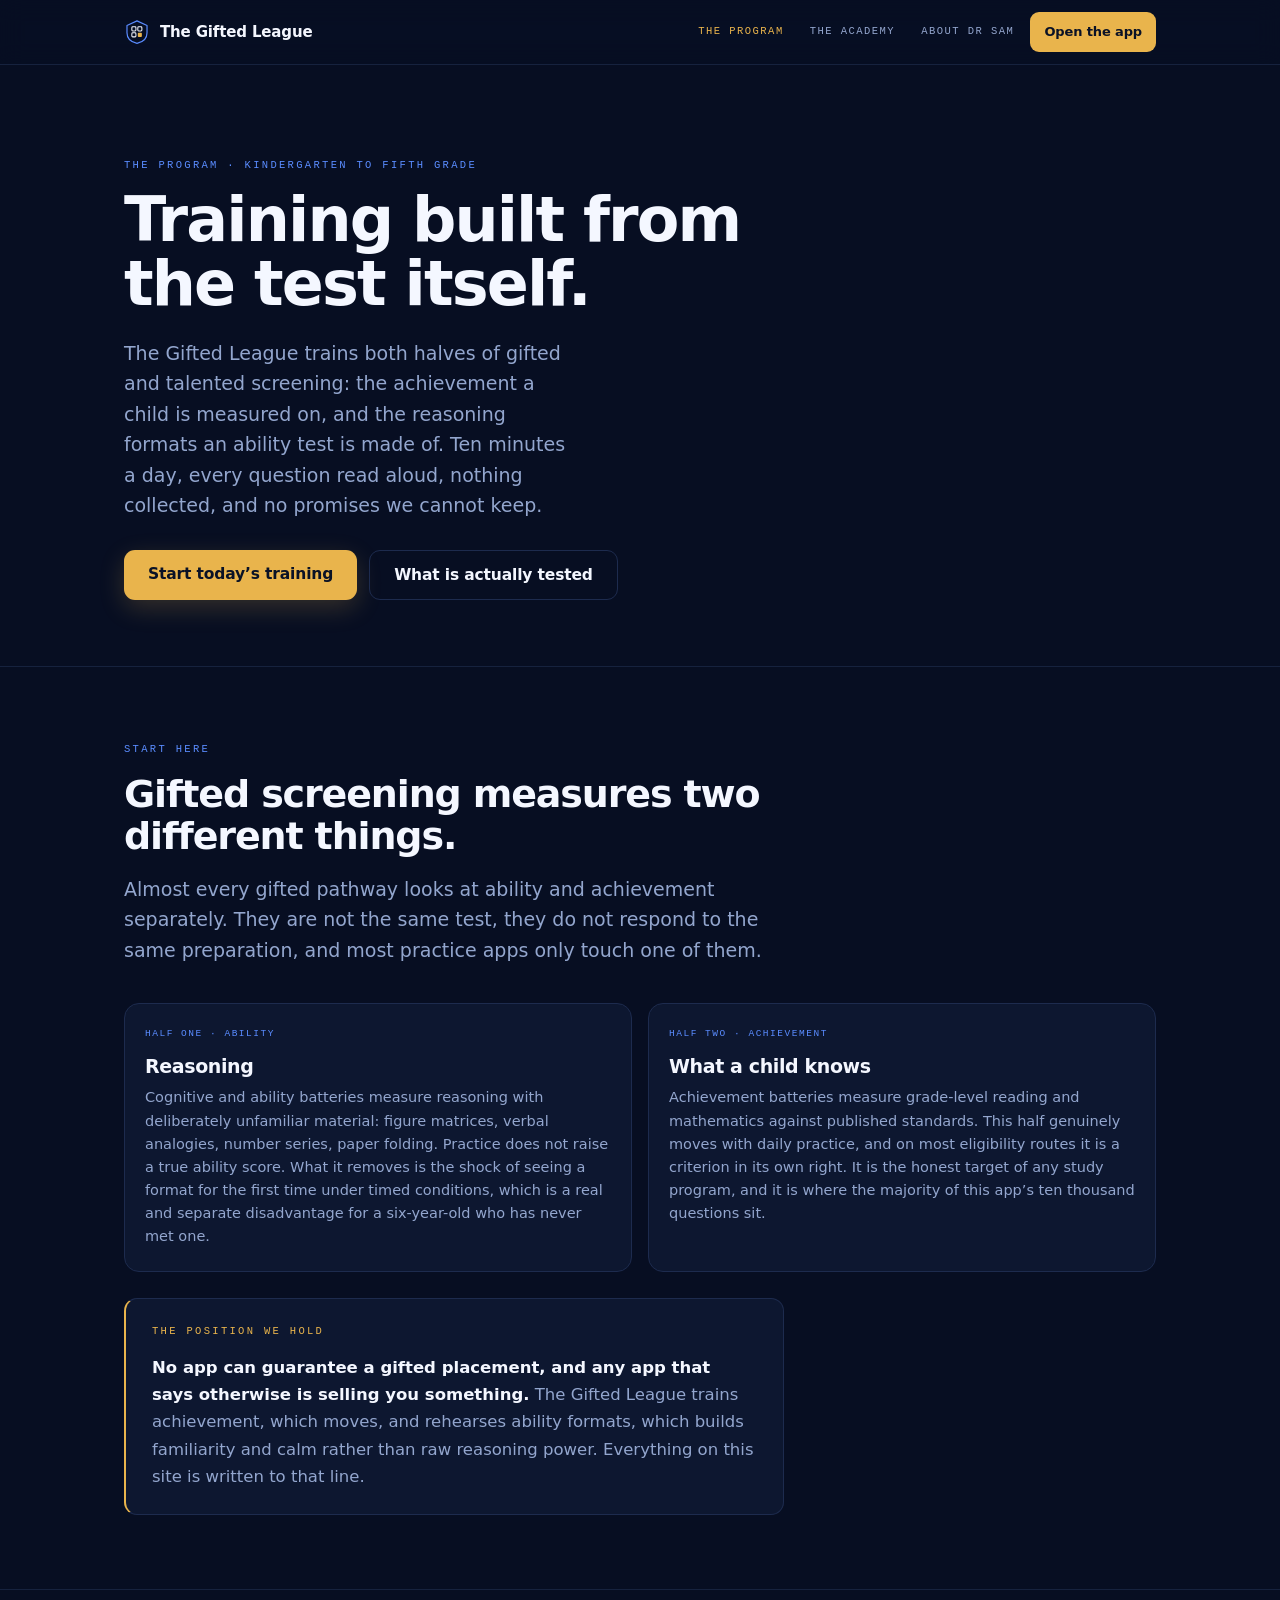
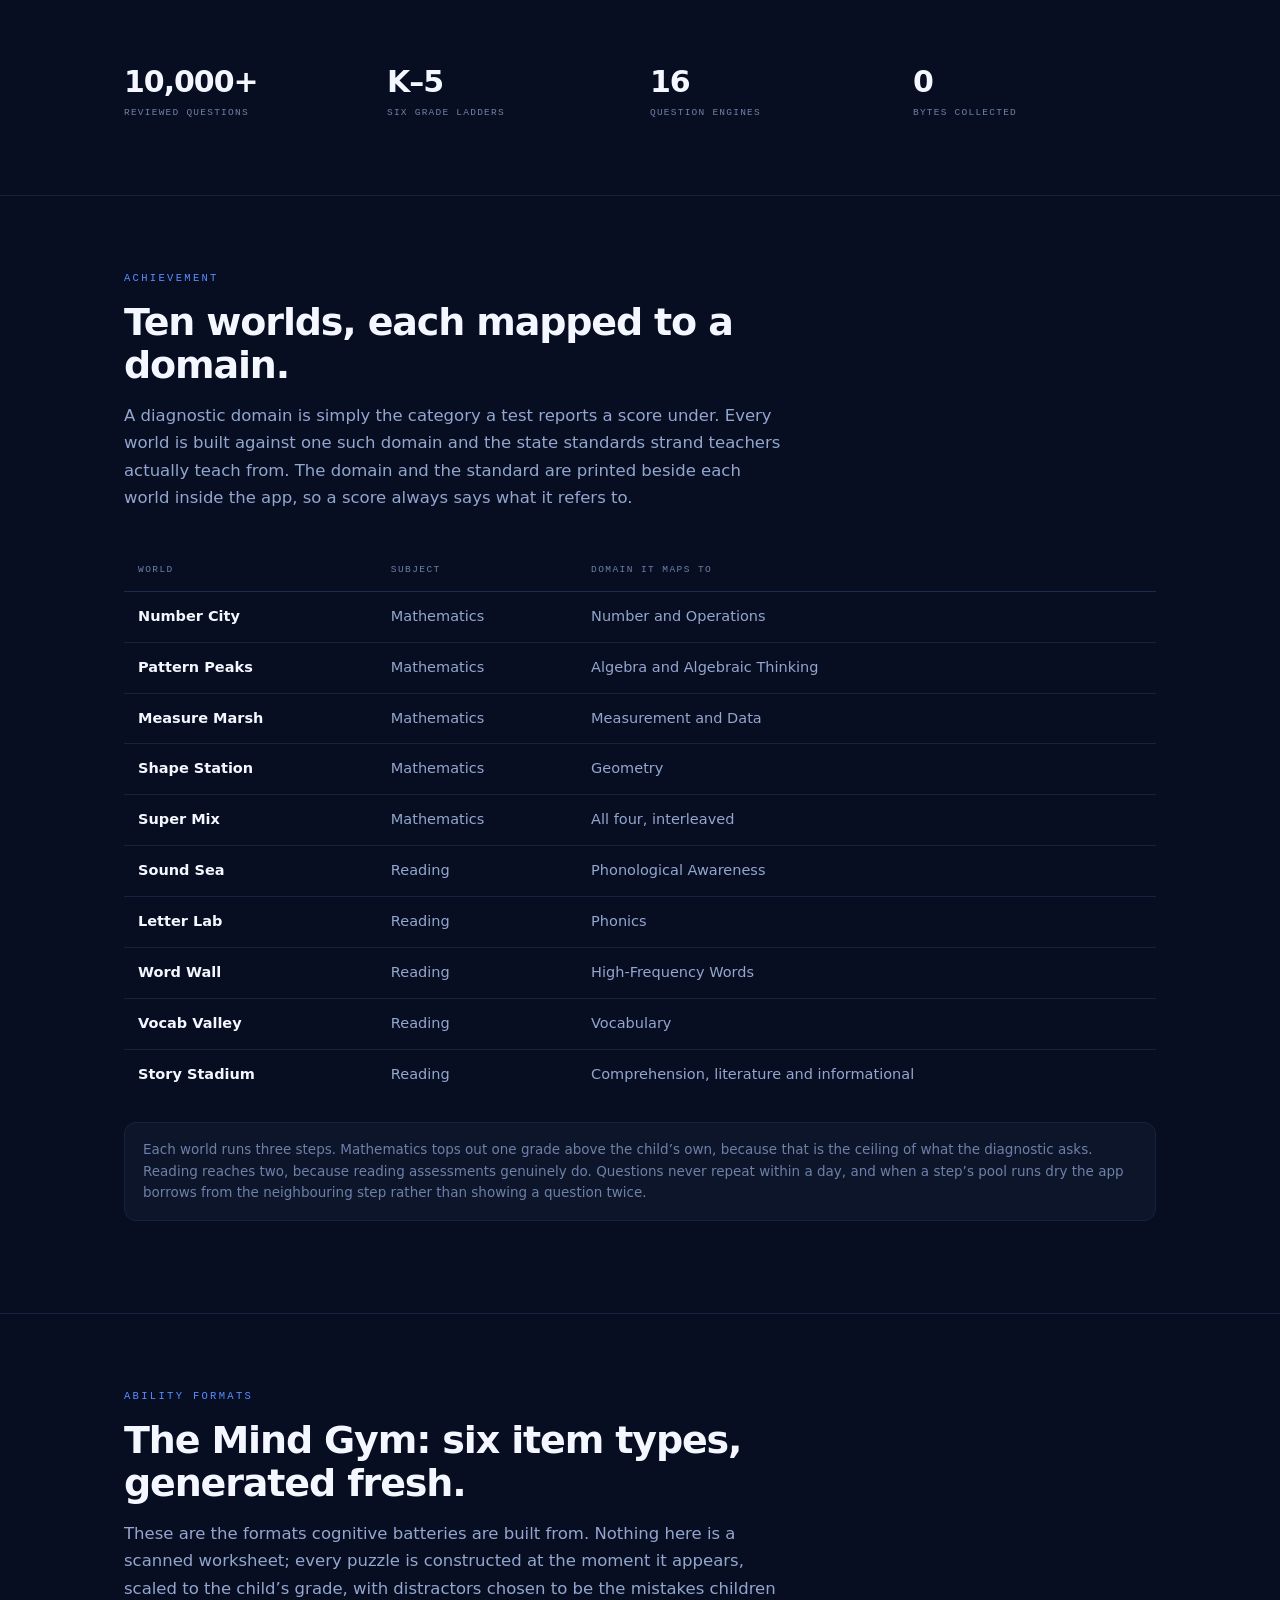
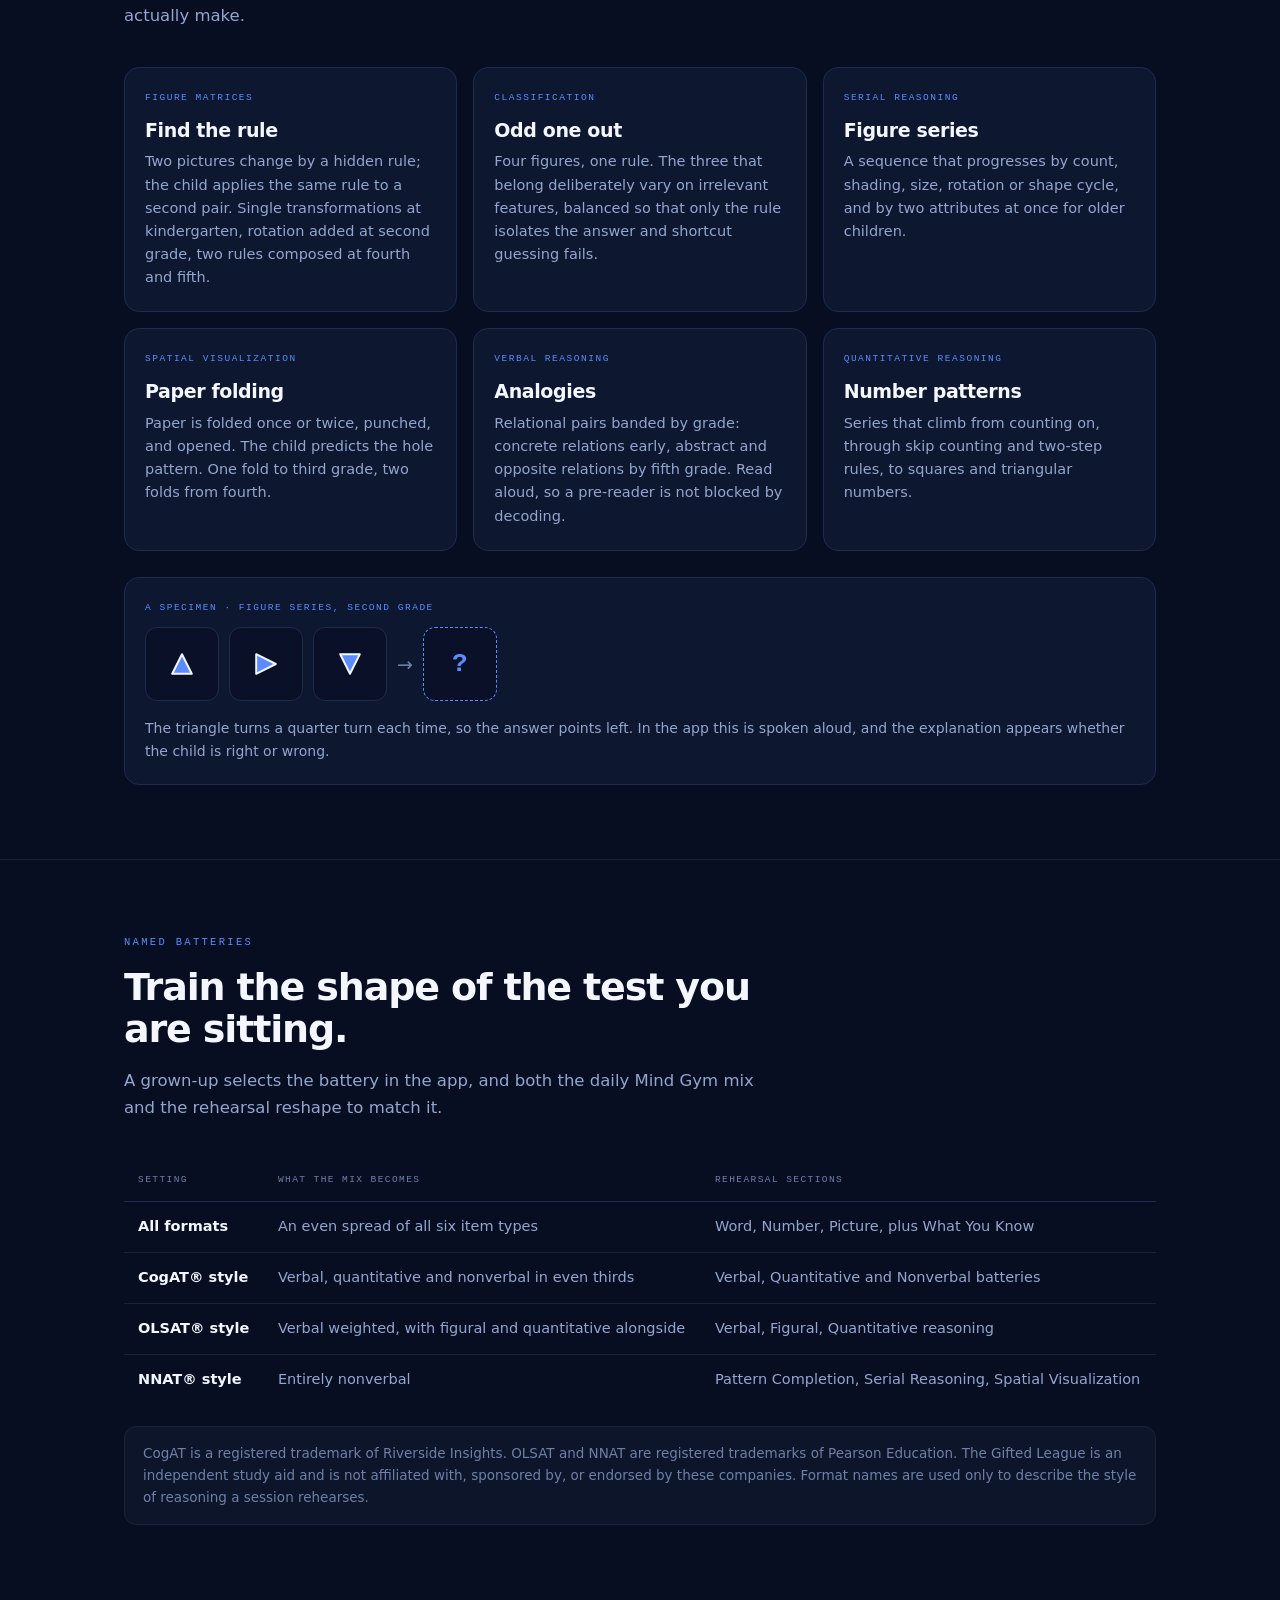
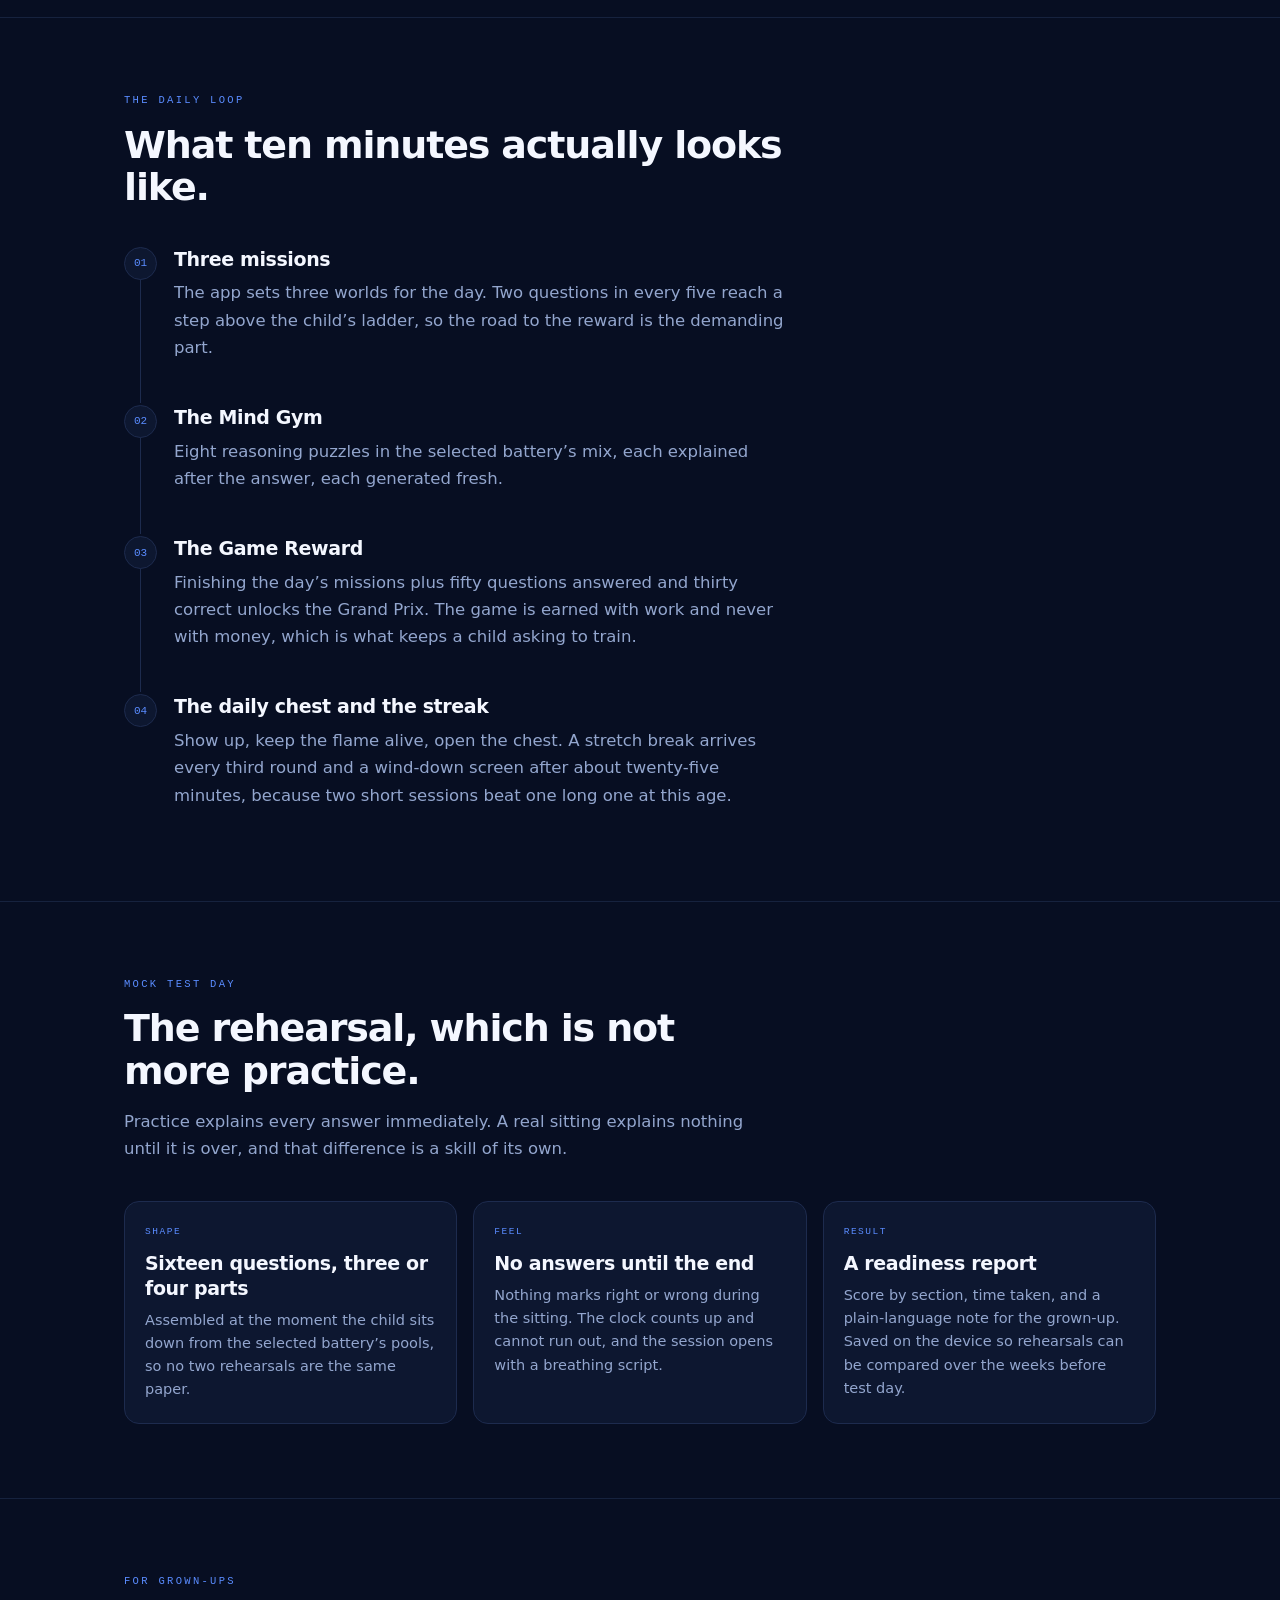
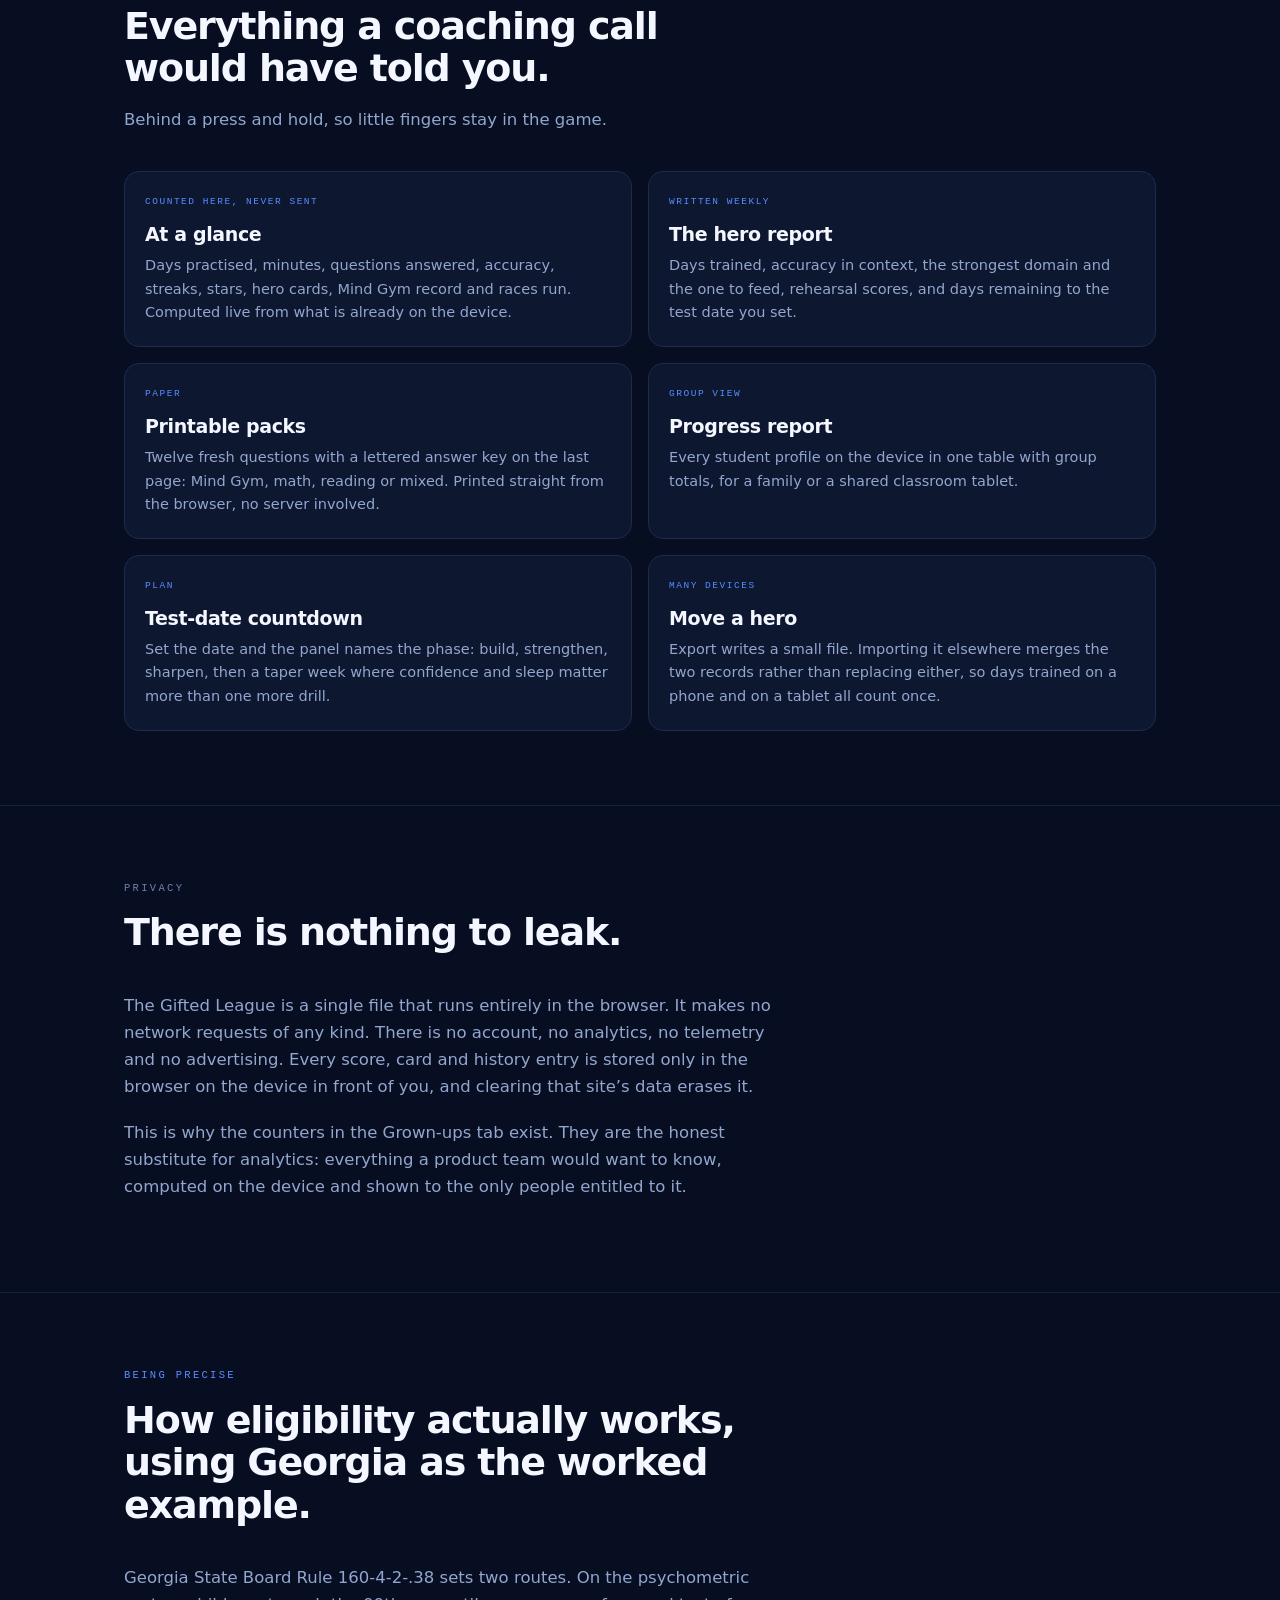
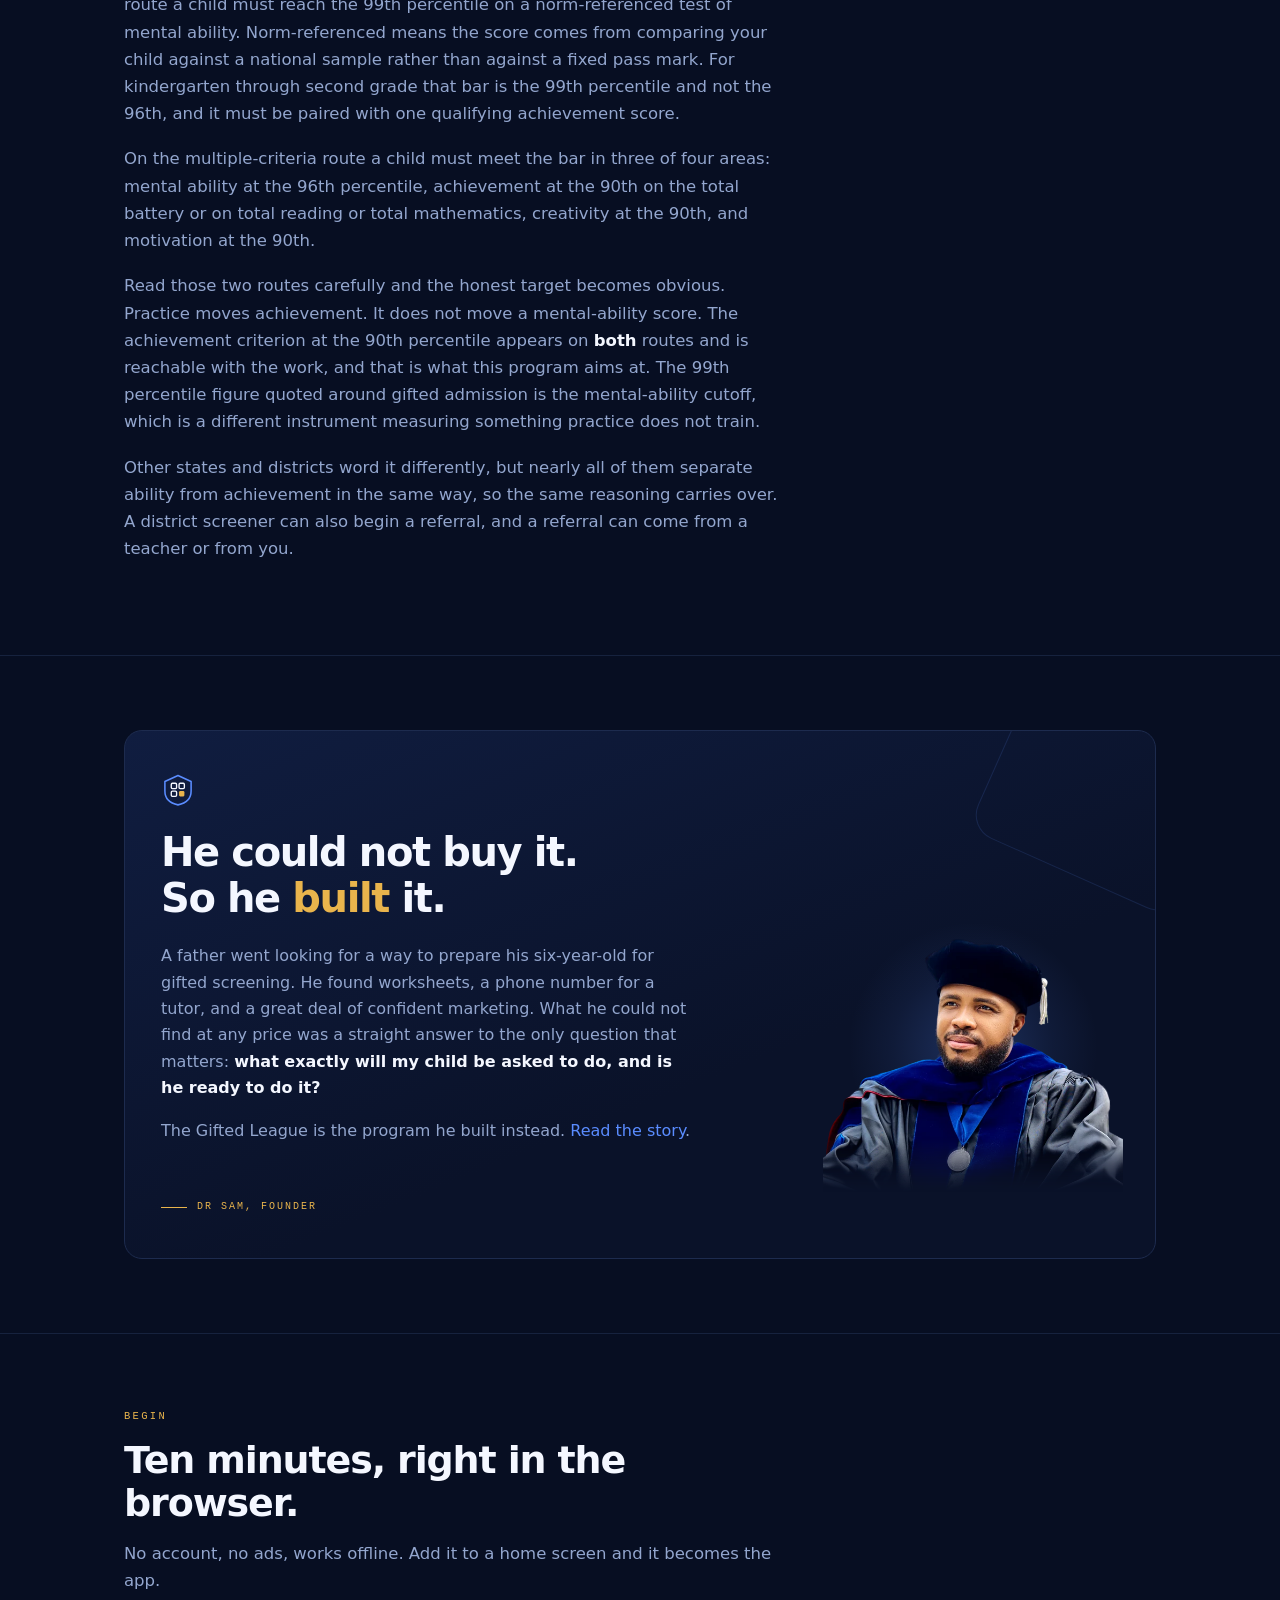
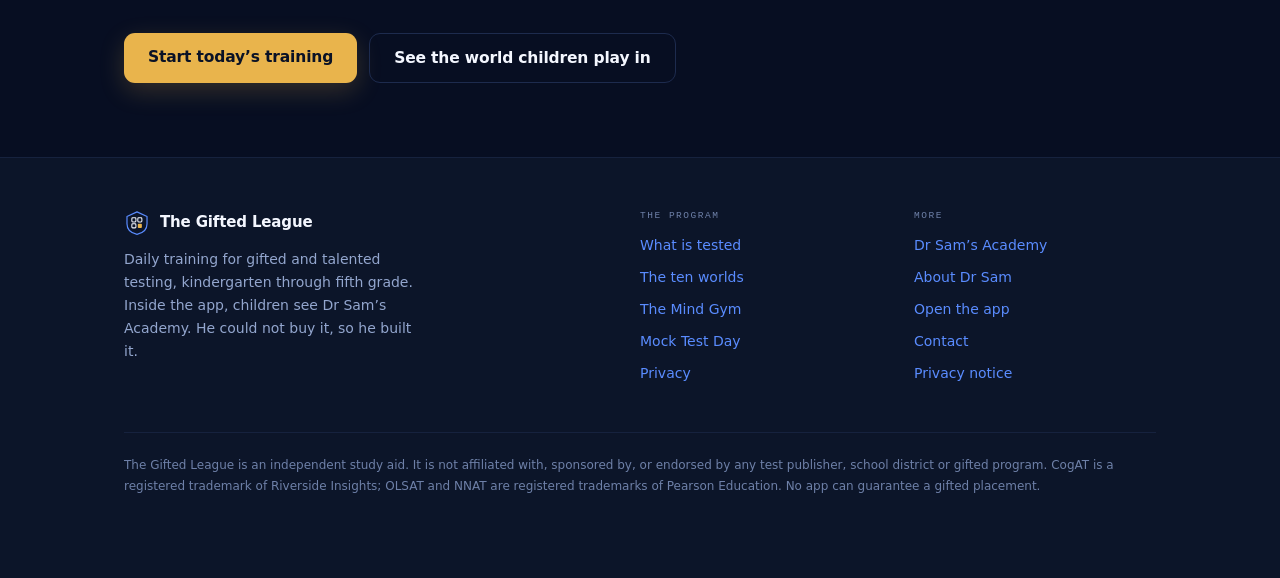
==== commit e00073c8: "Site: crest favicon, share cards, portrait beside the story" ====
--- a/site/index.html
+++ b/site/index.html
@@ -5,6 +5,23 @@
 <meta name="viewport" content="width=device-width,initial-scale=1">
 <title>The Gifted League · The program in full</title>
 <meta name="description" content="How The Gifted League trains children in kindergarten through fifth grade for gifted and talented testing: ten standards-aligned worlds, six ability-test formats, and an honest account of what practice can and cannot move.">
+<link rel="icon" href="../favicon.svg" type="image/svg+xml">
+<link rel="alternate icon" href="../favicon-64.png" sizes="64x64" type="image/png">
+<link rel="apple-touch-icon" href="../apple-touch-icon.png">
+<meta name="theme-color" content="#0B1533">
+<meta property="og:type" content="website">
+<meta property="og:site_name" content="The Gifted League">
+<meta property="og:title" content="The Gifted League: the program in full">
+<meta property="og:description" content="How The Gifted League trains children in kindergarten through fifth grade for gifted and talented testing: ten standards-aligned worlds, six ability-test formats, and an honest account of what practice can and cannot move.">
+<meta property="og:image" content="https://drsamnnorom.github.io/hero-academy/og-image.png">
+<meta property="og:image:width" content="1200">
+<meta property="og:image:height" content="630">
+<meta property="og:image:alt" content="The Gifted League crest beside Dr Sam, founder, in doctoral regalia">
+<meta property="og:url" content="https://drsamnnorom.github.io/hero-academy/site/index.html">
+<meta name="twitter:card" content="summary_large_image">
+<meta name="twitter:title" content="The Gifted League: the program in full">
+<meta name="twitter:description" content="How The Gifted League trains children in kindergarten through fifth grade for gifted and talented testing: ten standards-aligned worlds, six ability-test formats, and an honest account of what practice can and cannot move.">
+<meta name="twitter:image" content="https://drsamnnorom.github.io/hero-academy/og-image.png">
 <link rel="stylesheet" href="league.css">
 </head>
 <body>
@@ -335,28 +352,26 @@
 
 <section id="hallmark">
   <div class="wrap">
-    <div class="hallmark with-photo">
-      <div class="hall-copy">
-        <svg class="crest" viewBox="0 0 48 48" aria-hidden="true">
+    <div class="hallmark">
+      <svg class="crest" viewBox="0 0 48 48" aria-hidden="true">
         <path d="M24 3.5 42.5 12v13.5c0 11.2-7.9 17.4-18.5 19.5C13.4 42.9 5.5 36.7 5.5 25.5V12z" fill="none" stroke="#5A8CFF" stroke-width="2.2" stroke-linejoin="round"/>
         <rect x="14.5" y="14.5" width="7.5" height="7.5" rx="1.6" fill="none" stroke="#F4F7FF" stroke-width="1.9"/>
         <rect x="25.5" y="14.5" width="7.5" height="7.5" rx="1.6" fill="none" stroke="#F4F7FF" stroke-width="1.9"/>
         <rect x="14.5" y="25.5" width="7.5" height="7.5" rx="1.6" fill="none" stroke="#F4F7FF" stroke-width="1.9"/>
         <rect x="25.5" y="25.5" width="7.5" height="7.5" rx="1.6" fill="#E9B44C"/>
       </svg>
-        <p class="line">He could not buy it.<br>So he <em>built</em> it.</p>
-        <p>A father went looking for a way to prepare his six-year-old for gifted screening.
-          He found worksheets, a phone number for a tutor, and a great deal of confident
-          marketing. What he could not find at any price was a straight answer to the only
-          question that matters: <strong>what exactly will my child be asked to do, and is he
-          ready to do it?</strong></p>
-        <p>The Gifted League is the program he built instead. <a href="about.html">Read the story</a>.</p>
-        <p class="sig">Dr Sam, founder</p>
-      </div>
-      <div class="figure">
+      <p class="line">He could not buy it.<br>So he <em>built</em> it.</p>
+      <div class="figure hall-fig">
         <img src="img/drsam-portrait.webp" width="560" height="474" loading="lazy" decoding="async"
-             alt="Dr Sam in doctoral regalia">
-      </div>
+             alt="Dr Sam, founder of The Gifted League, in doctoral regalia">
+      </div>
+      <p>A father went looking for a way to prepare his six-year-old for gifted screening.
+        He found worksheets, a phone number for a tutor, and a great deal of confident
+        marketing. What he could not find at any price was a straight answer to the only
+        question that matters: <strong>what exactly will my child be asked to do, and is he
+        ready to do it?</strong></p>
+      <p>The Gifted League is the program he built instead. <a href="about.html">Read the story</a>.</p>
+      <p class="sig">Dr Sam, founder</p>
     </div>
   </div>
 </section>
--- a/site/league.css
+++ b/site/league.css
@@ -198,10 +198,10 @@
   color:var(--gold);margin:26px 0 0;display:flex;align-items:center;gap:10px;
 }
 .hallmark .sig::before{content:'';width:26px;height:1px;background:var(--gold);flex:none;}
-.hallmark.with-photo{display:grid;grid-template-columns:1fr 250px;gap:34px;align-items:end;}
-.hallmark.with-photo .hall-copy{min-width:0;}
-.hallmark.with-photo .figure{margin-bottom:-42px;}
-.hallmark.with-photo .figure img{max-width:250px;}
+.hallmark .hall-fig{float:right;width:300px;margin:-4px -4px 6px 34px;
+  shape-outside:circle(50%);shape-margin:18px;}
+.hallmark .hall-fig img{width:100%;height:auto;}
+.hallmark .sig{clear:both;}
 
 /* ---------- footer ---------- */
 footer.site{padding:52px 0 64px;border-top:1px solid var(--line-soft);background:var(--ink-2);}
@@ -233,9 +233,7 @@
 @media (max-width:860px){
   .hero-split{grid-template-columns:1fr;gap:26px;}
   .hero-split .figure img{max-width:330px;}
-  .hallmark.with-photo{grid-template-columns:1fr;gap:18px;}
-  .hallmark.with-photo .figure{margin-bottom:-30px;justify-content:flex-start;}
-  .hallmark.with-photo .figure img{max-width:210px;}
+  .hallmark .hall-fig{width:210px;margin-left:22px;}
   .g3,.g4{grid-template-columns:repeat(2,1fr);}
   .stats{grid-template-columns:repeat(2,1fr);}
   footer.site .cols{grid-template-columns:1fr 1fr;}
@@ -243,6 +241,7 @@
 @media (max-width:620px){
   body{font-size:16px;}
   .hallmark{padding:30px 22px;}
+  .hallmark .hall-fig{width:150px;margin-left:18px;}
   .hero{padding:60px 0 48px;}
   section{padding:56px 0;}
   .g2,.g3,.g4{grid-template-columns:1fr;}
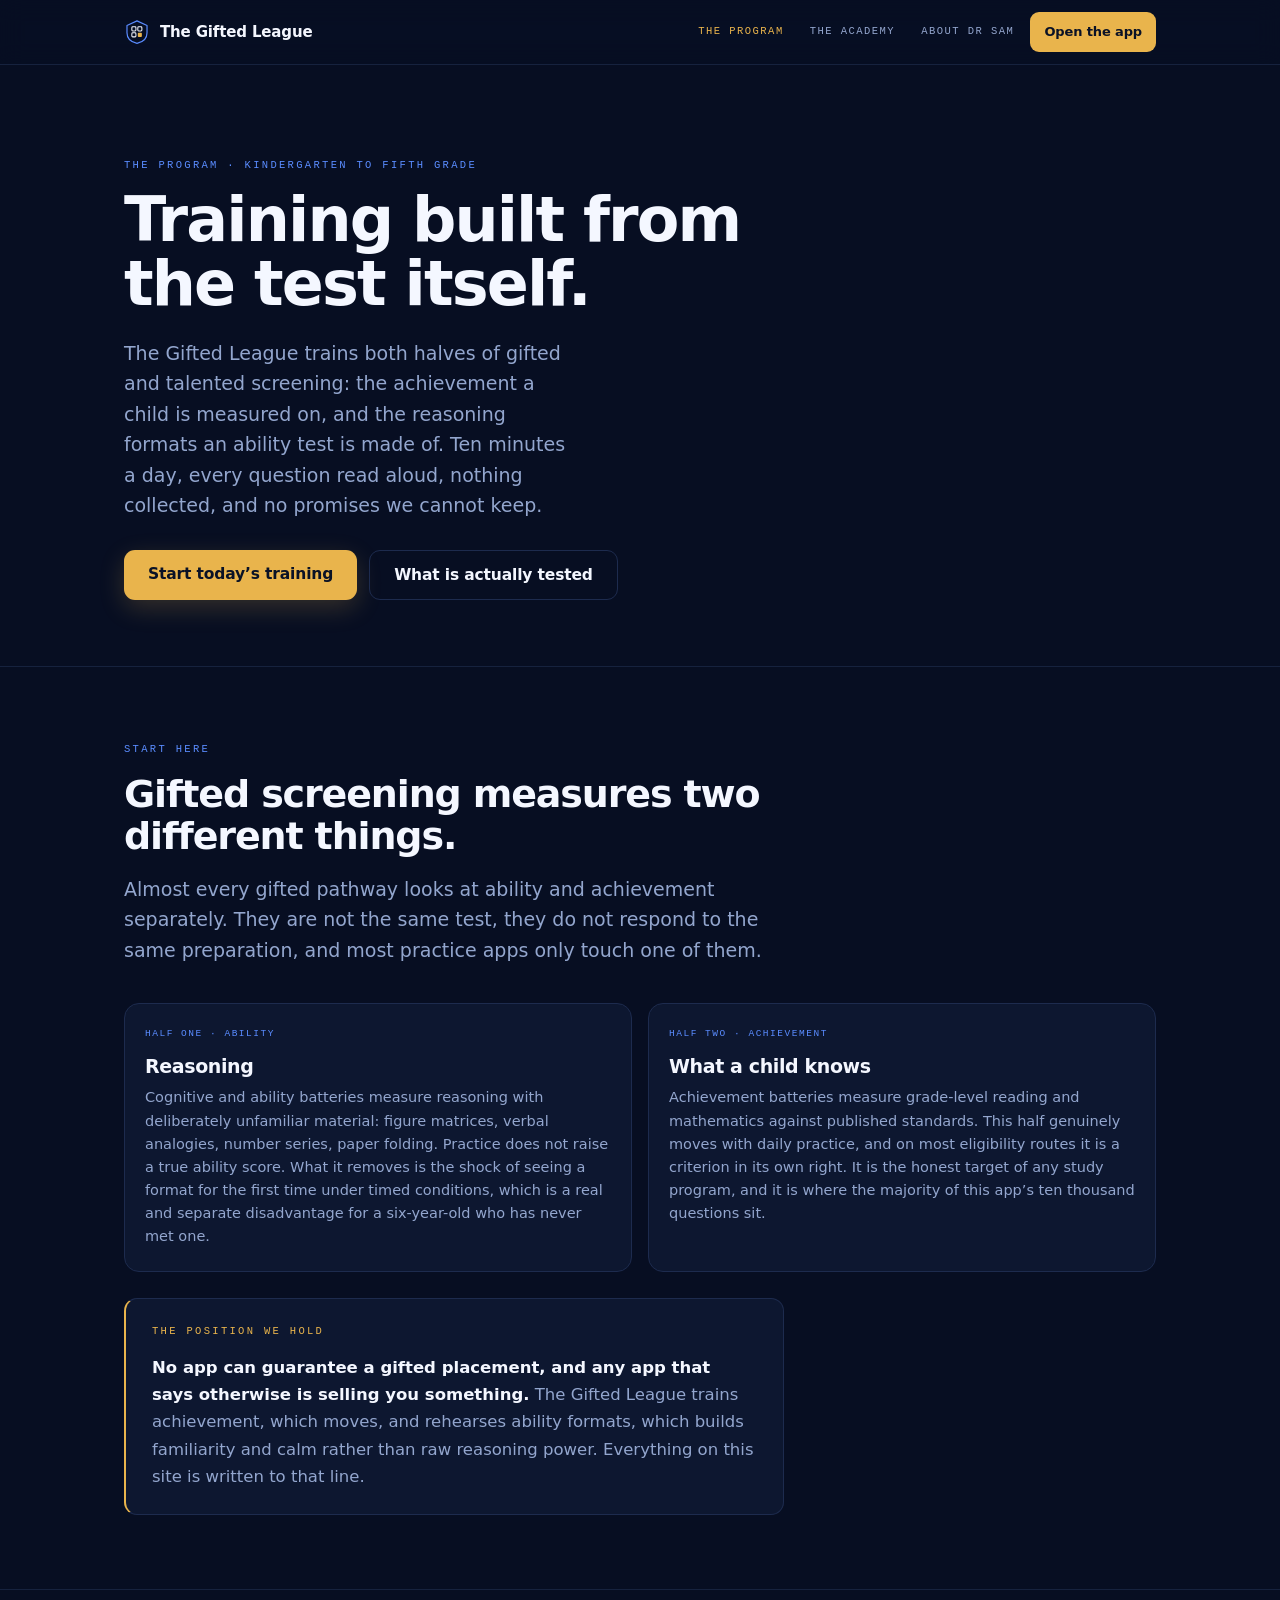
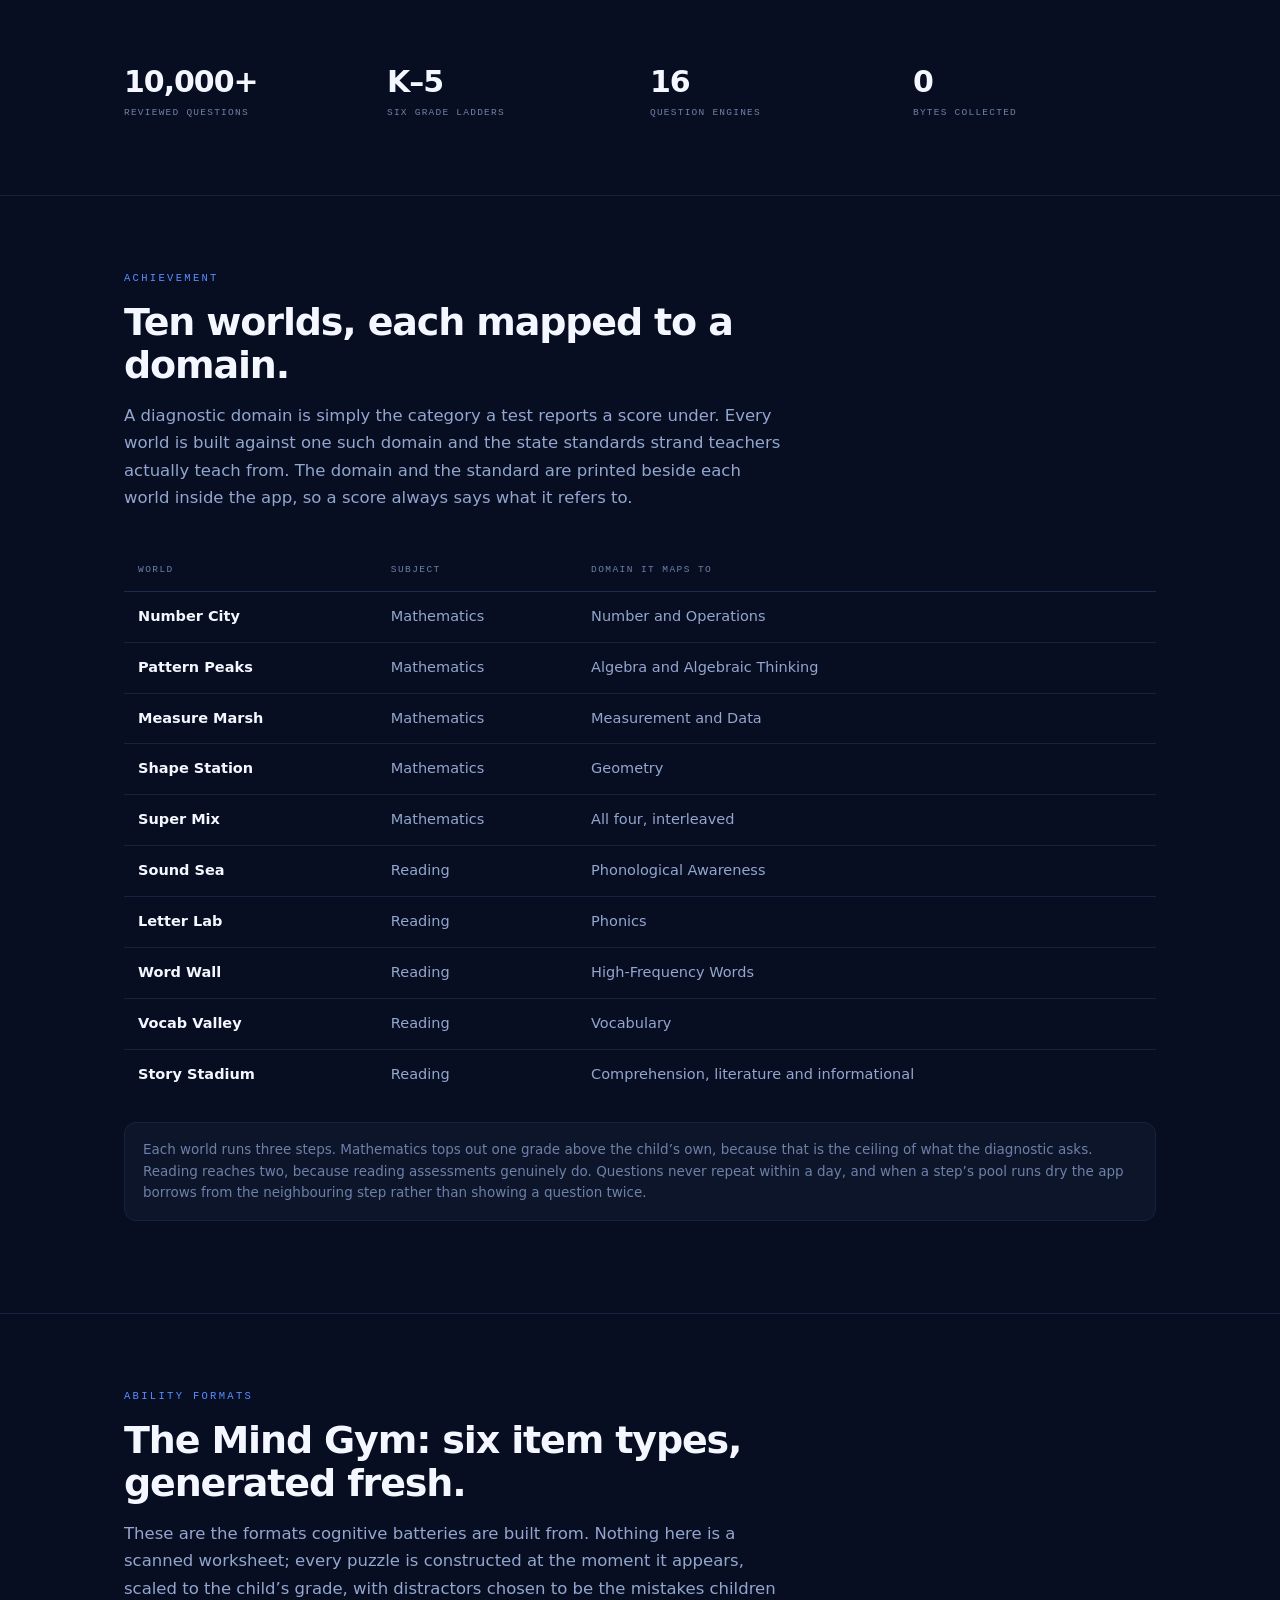
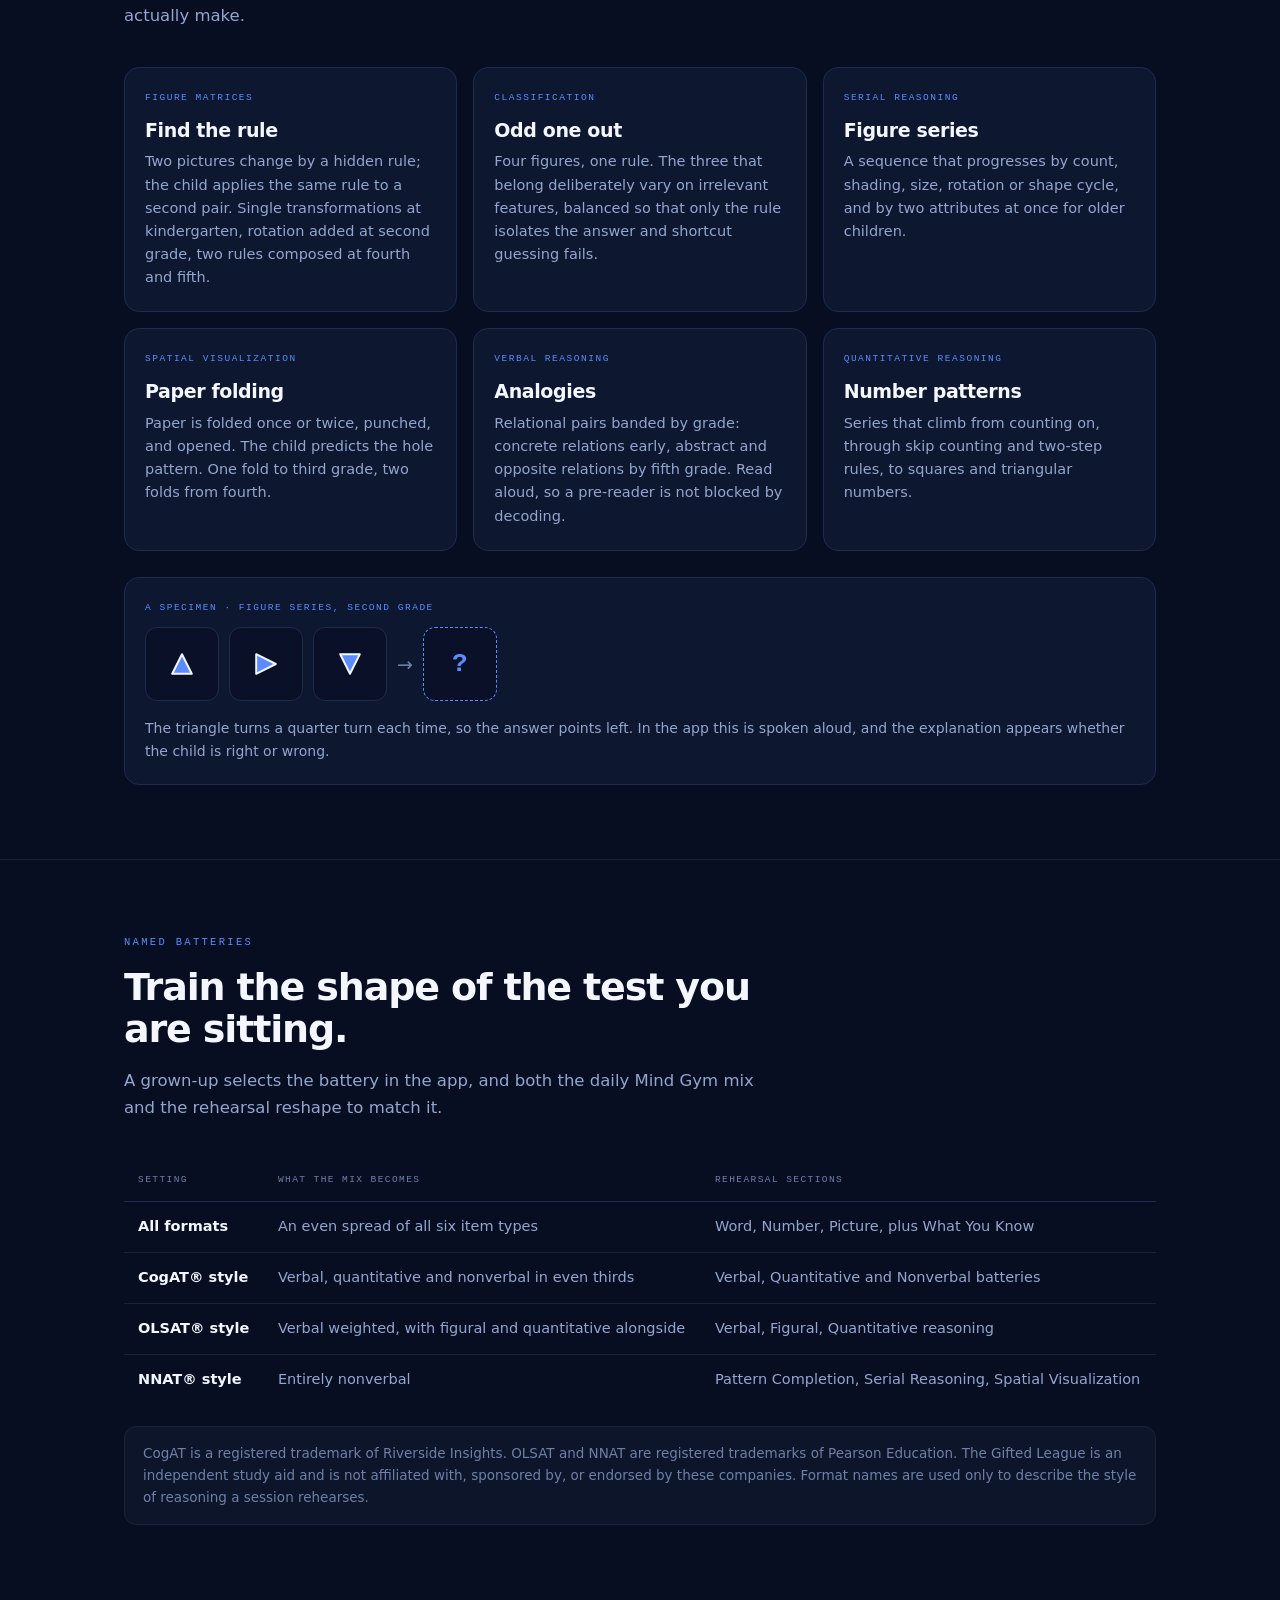
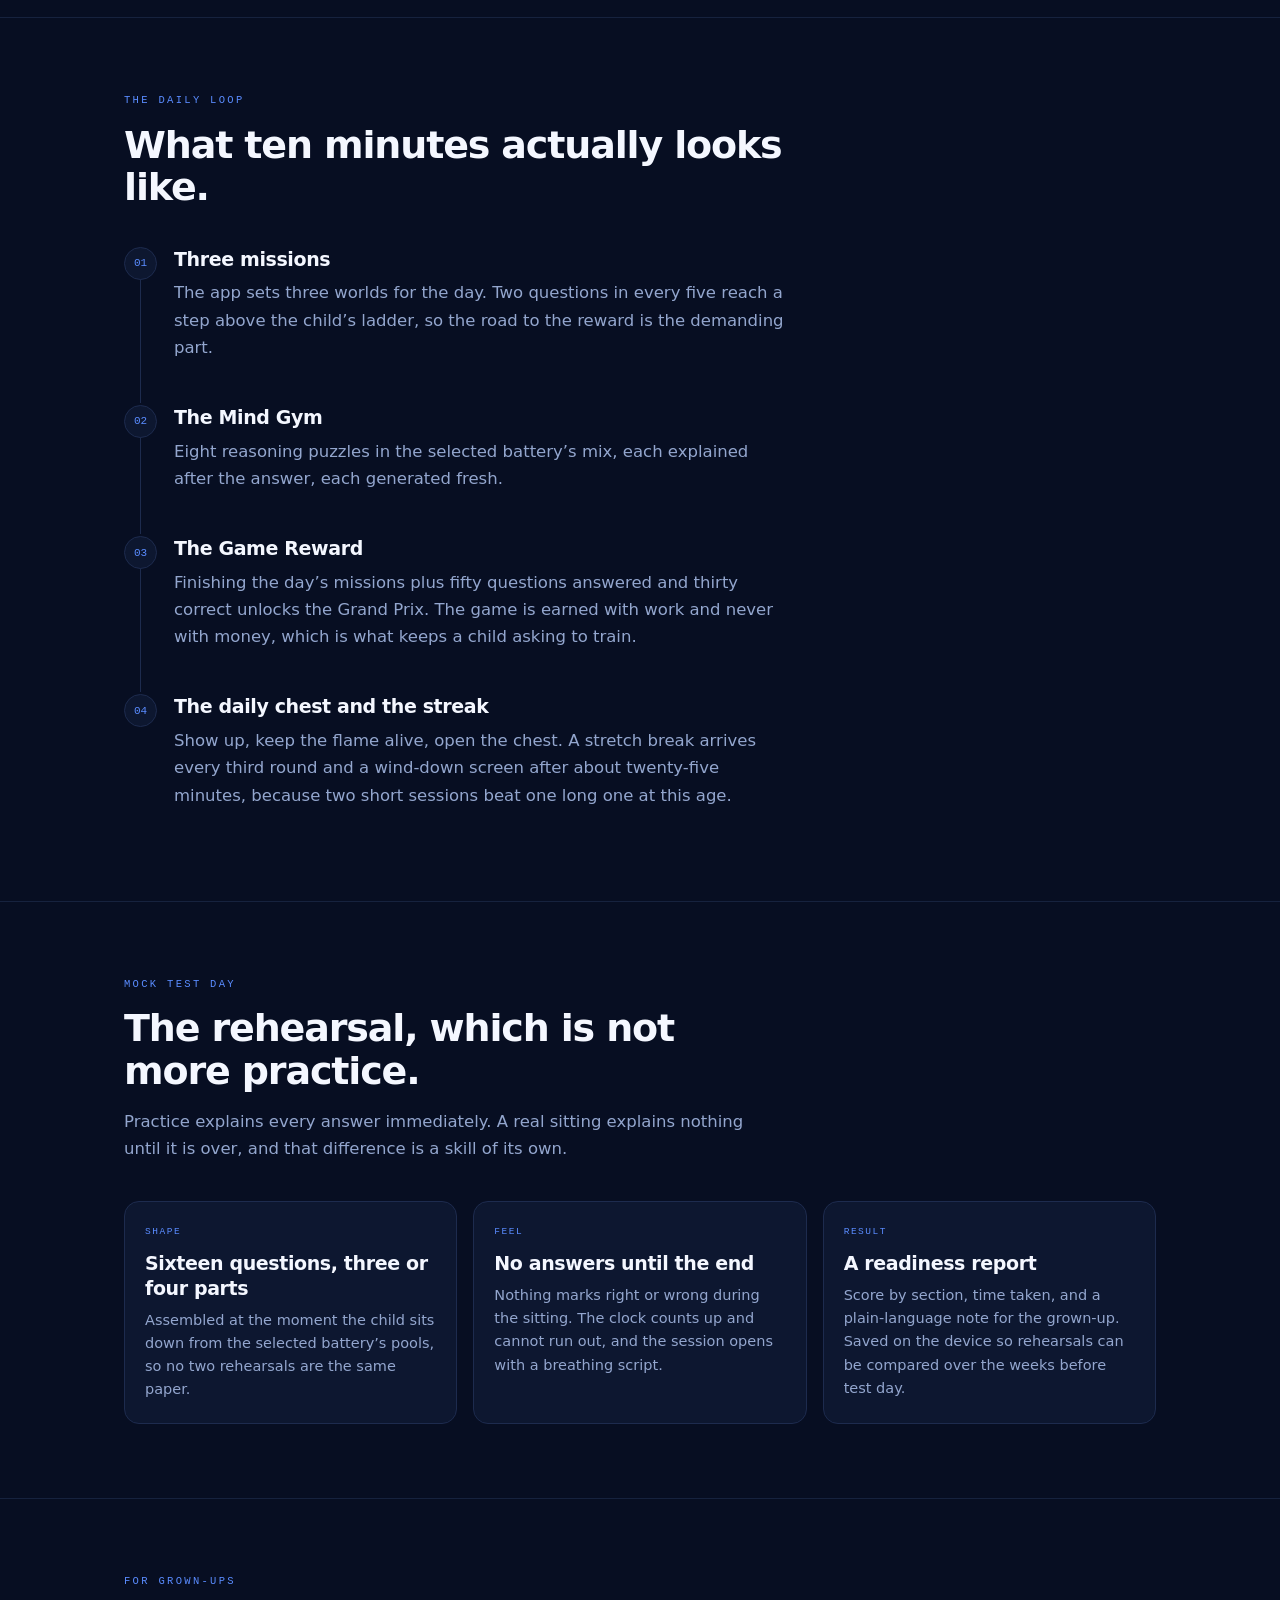
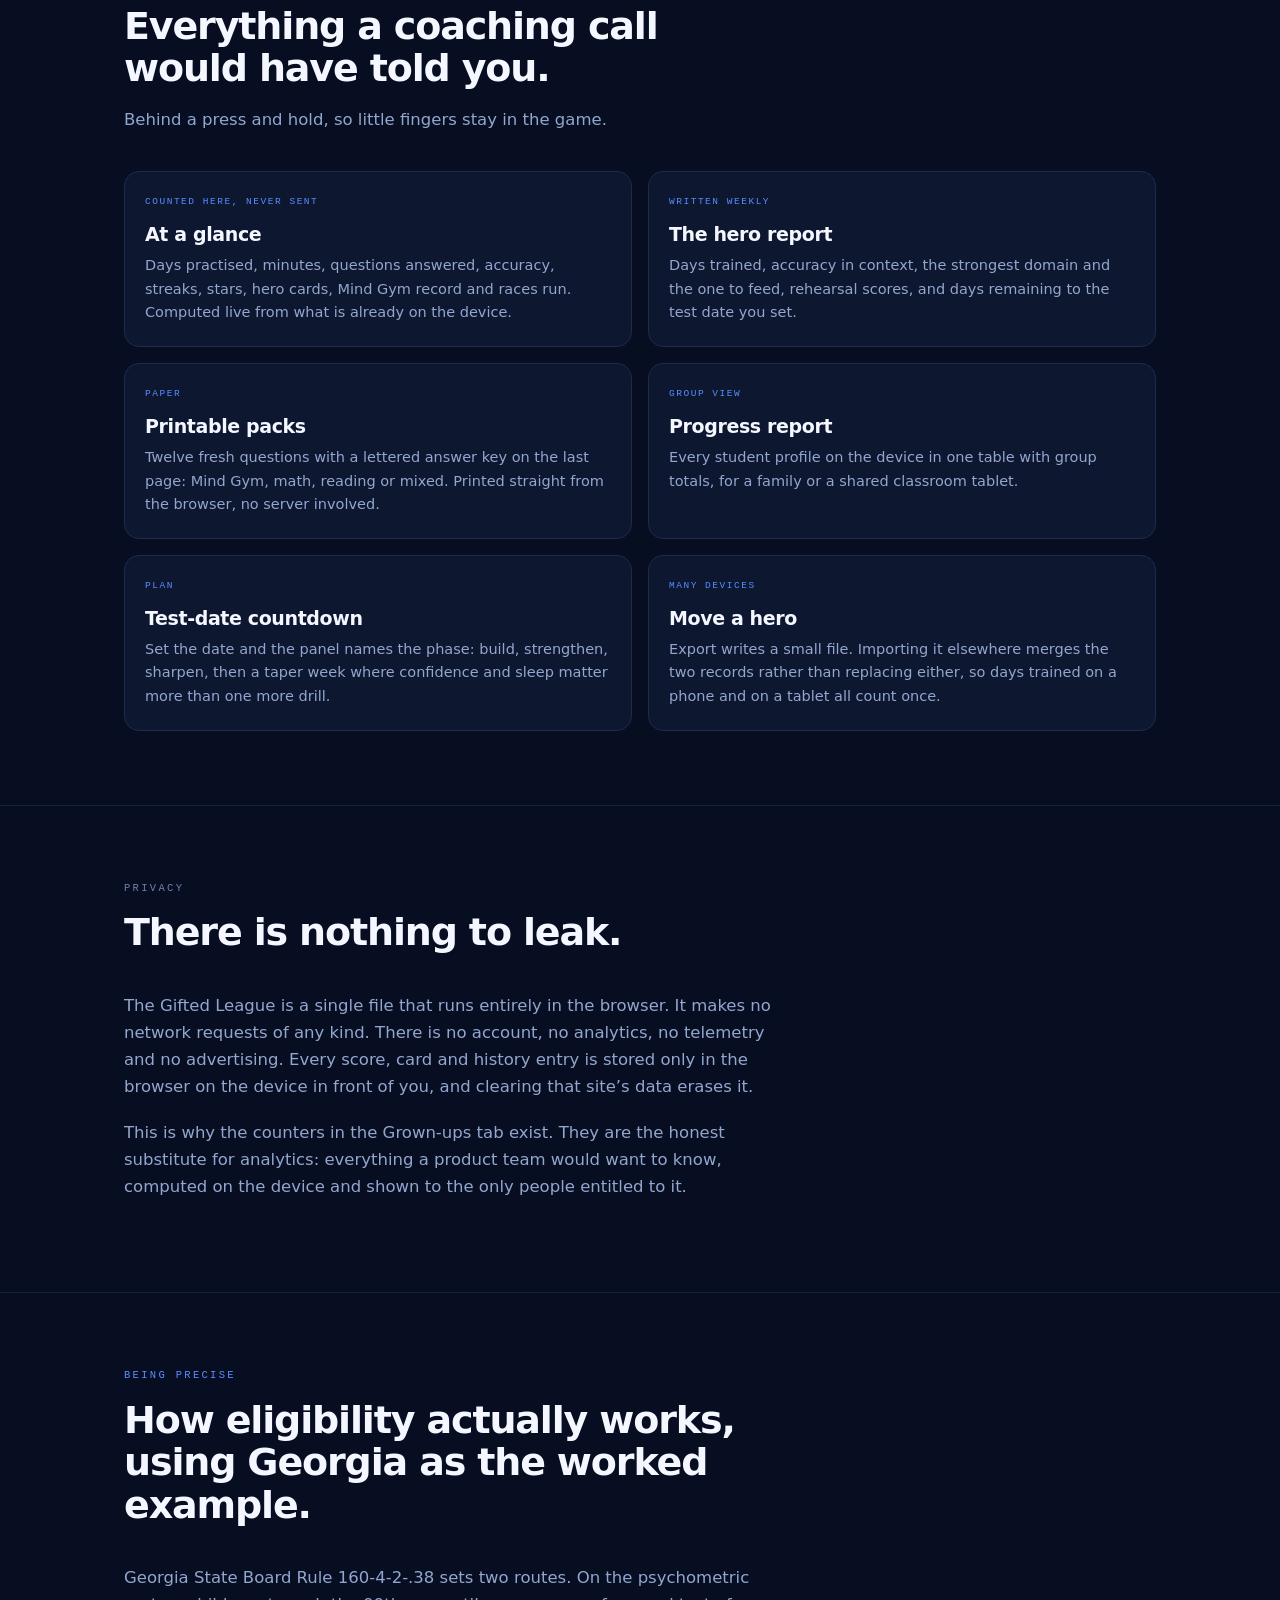
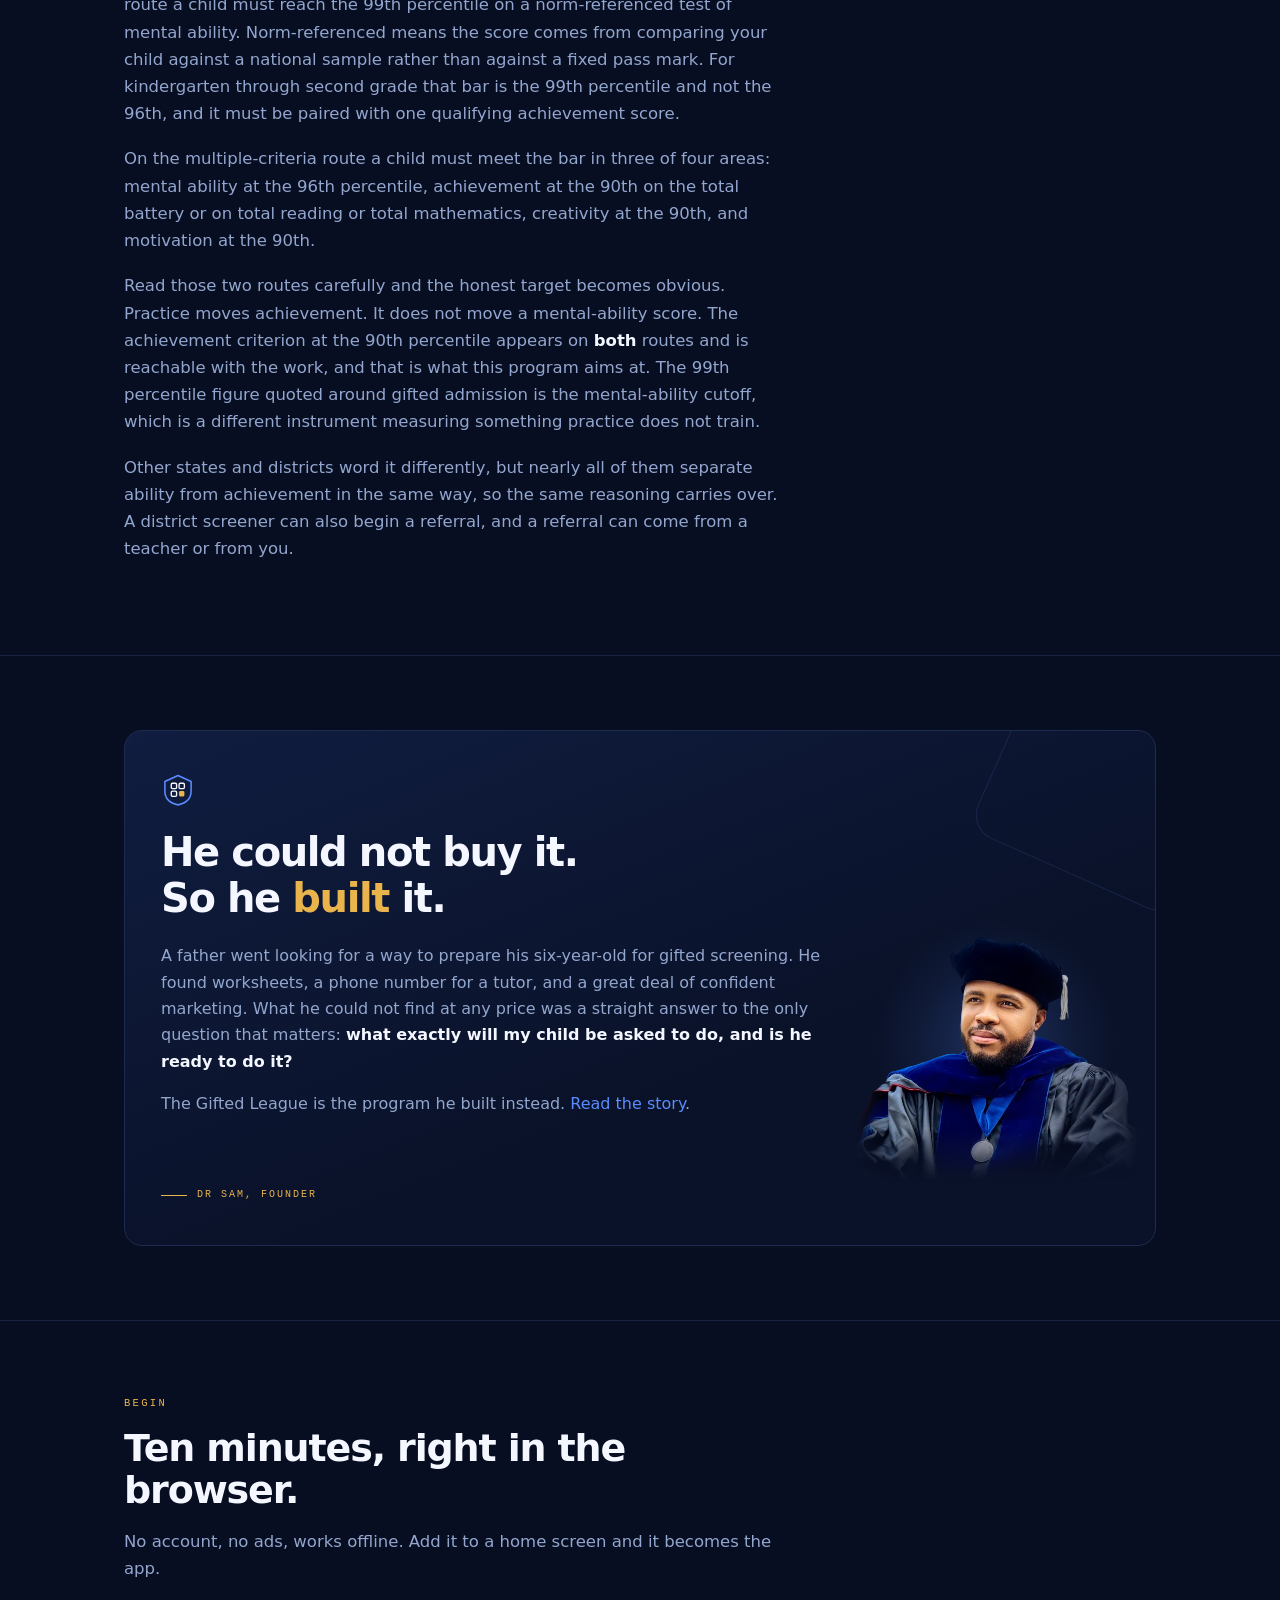
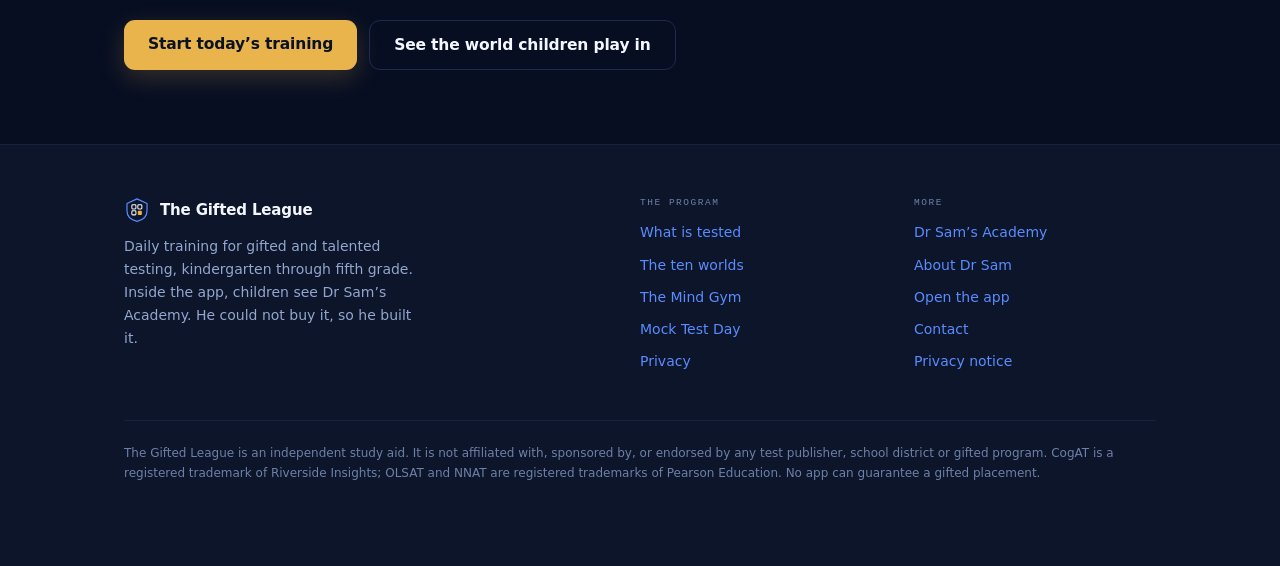
==== commit ea9df58c: "Site: page titles drop the separator dot" ====
--- a/site/index.html
+++ b/site/index.html
@@ -3,7 +3,7 @@
 <head>
 <meta charset="utf-8">
 <meta name="viewport" content="width=device-width,initial-scale=1">
-<title>The Gifted League · The program in full</title>
+<title>The Gifted League: the program in full</title>
 <meta name="description" content="How The Gifted League trains children in kindergarten through fifth grade for gifted and talented testing: ten standards-aligned worlds, six ability-test formats, and an honest account of what practice can and cannot move.">
 <link rel="icon" href="../favicon.svg" type="image/svg+xml">
 <link rel="alternate icon" href="../favicon-64.png" sizes="64x64" type="image/png">
--- a/site/league.css
+++ b/site/league.css
@@ -192,15 +192,18 @@
   margin:0 0 22px;max-width:19ch;
 }
 .hallmark .line em{font-style:normal;color:var(--gold);}
-.hallmark p{font-size:16px;line-height:1.65;max-width:52ch;margin:0 0 16px;}
+.hallmark p{font-size:16px;line-height:1.65;margin:0 0 16px;}
+.hallmark .line{max-width:19ch;}
 .hallmark .sig{
   font-family:var(--mono);font-size:10px;letter-spacing:.2em;text-transform:uppercase;
   color:var(--gold);margin:26px 0 0;display:flex;align-items:center;gap:10px;
 }
 .hallmark .sig::before{content:'';width:26px;height:1px;background:var(--gold);flex:none;}
-.hallmark .hall-fig{float:right;width:300px;margin:-4px -4px 6px 34px;
-  shape-outside:circle(50%);shape-margin:18px;}
-.hallmark .hall-fig img{width:100%;height:auto;}
+.hallmark .hall-fig{float:right;width:290px;margin:-6px -22px 4px 24px;
+  shape-outside:circle(50%);shape-margin:14px;}
+.hallmark .hall-fig img{width:100%;height:auto;
+  -webkit-mask-image:linear-gradient(to right,#000 60%,rgba(0,0,0,.5) 84%,transparent 99%);
+  mask-image:linear-gradient(to right,#000 60%,rgba(0,0,0,.5) 84%,transparent 99%);}
 .hallmark .sig{clear:both;}
 
 /* ---------- footer ---------- */
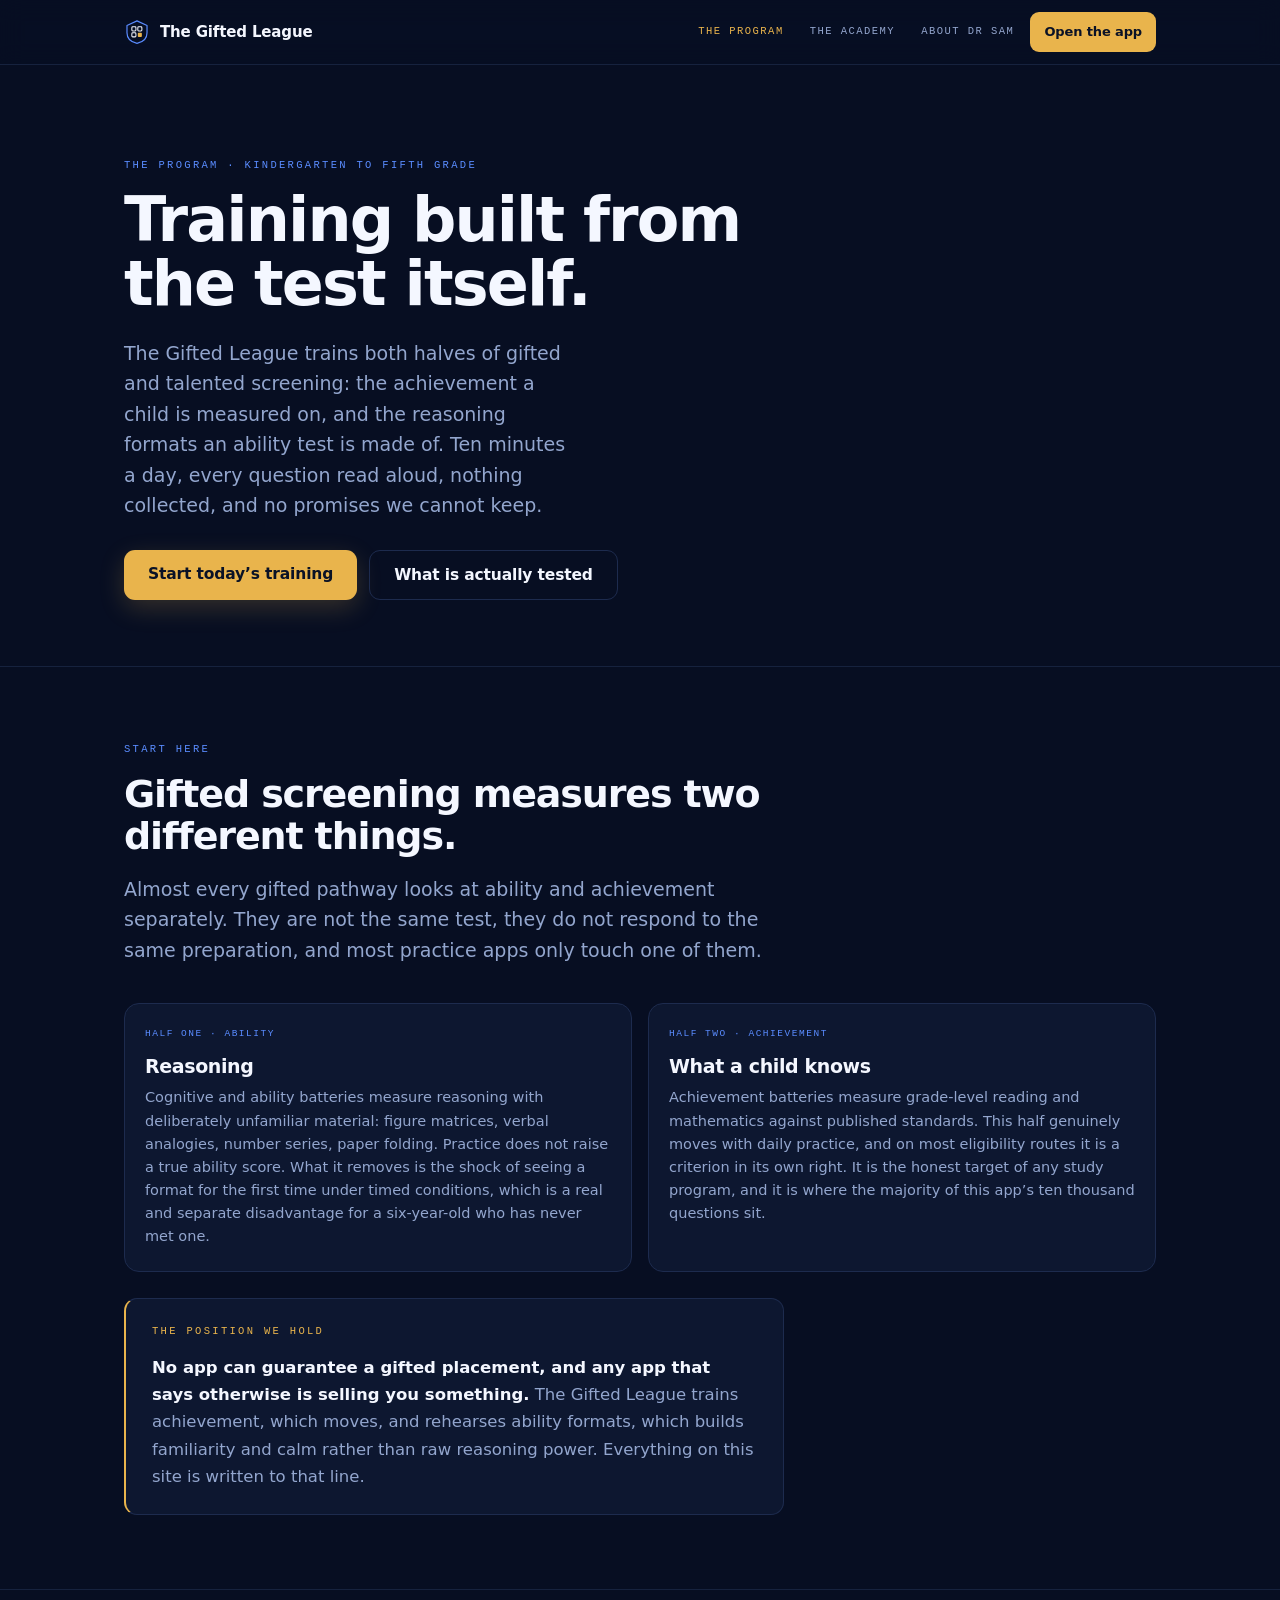
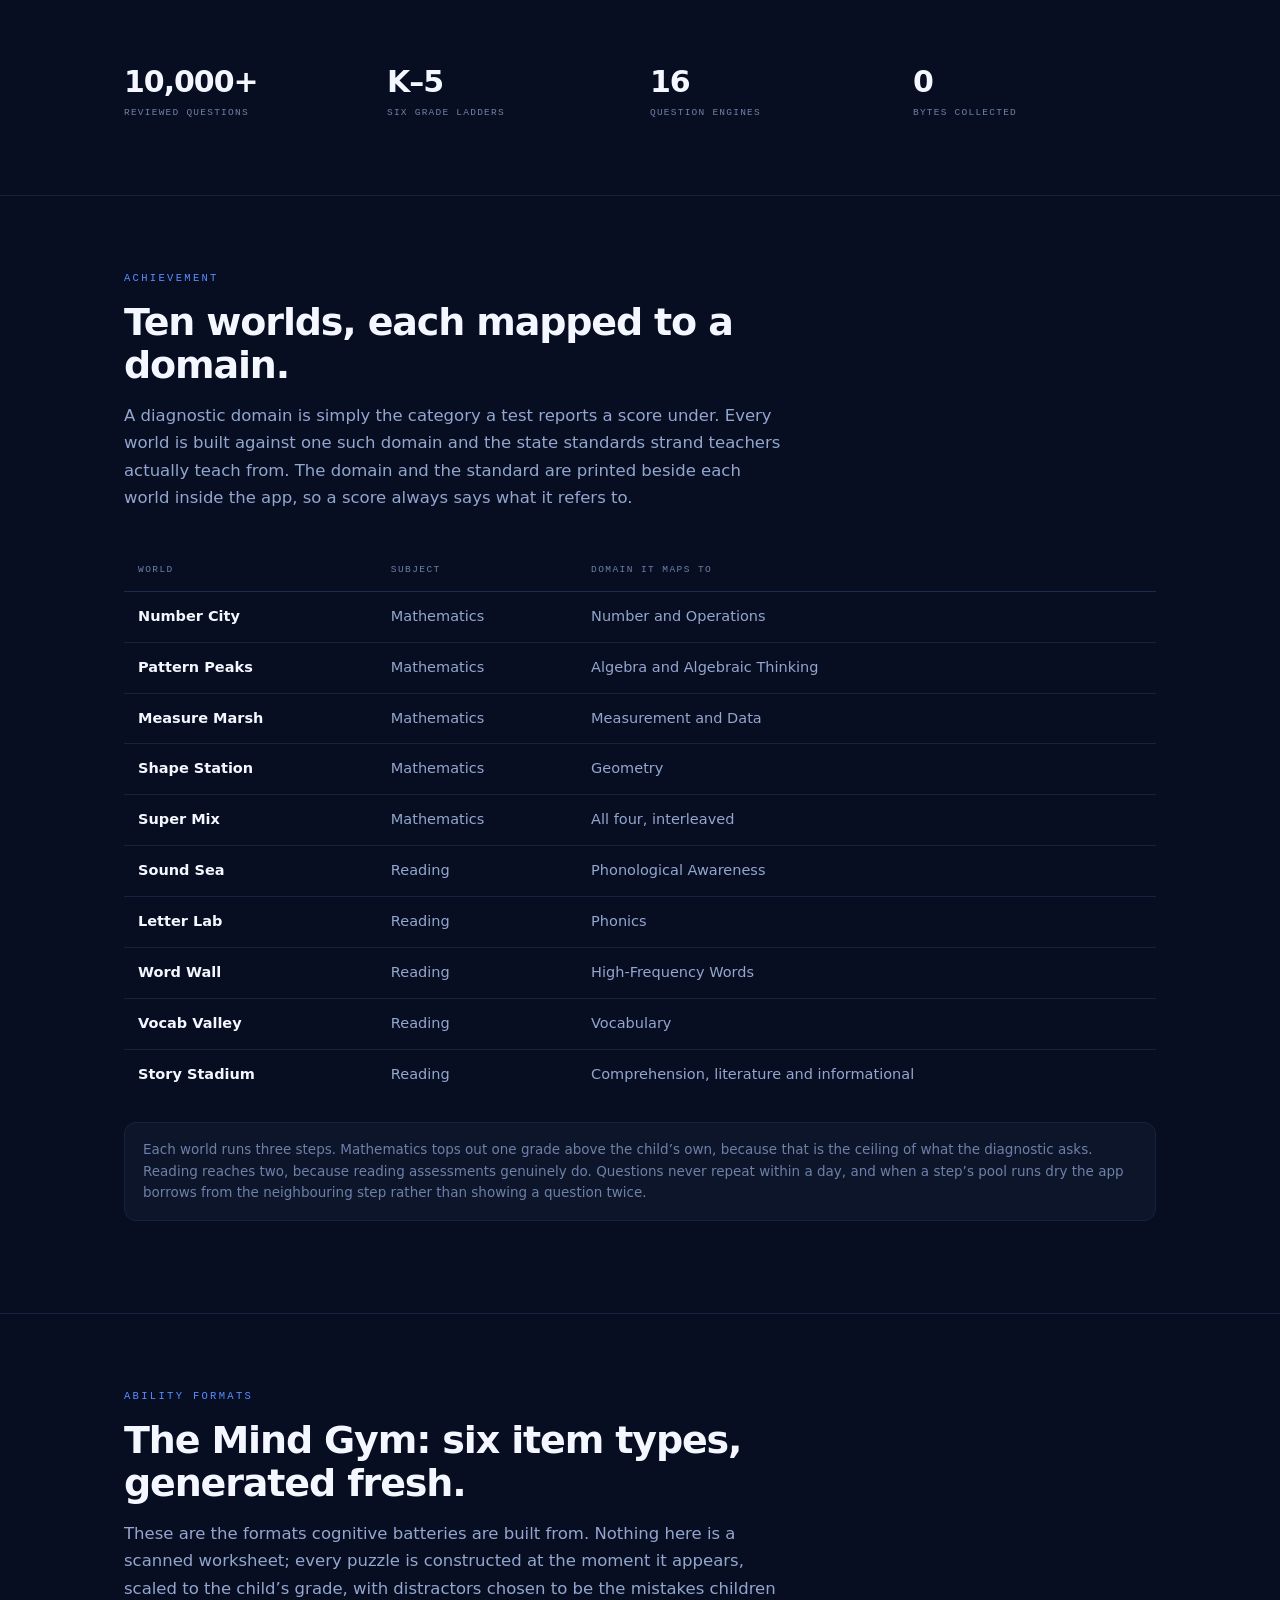
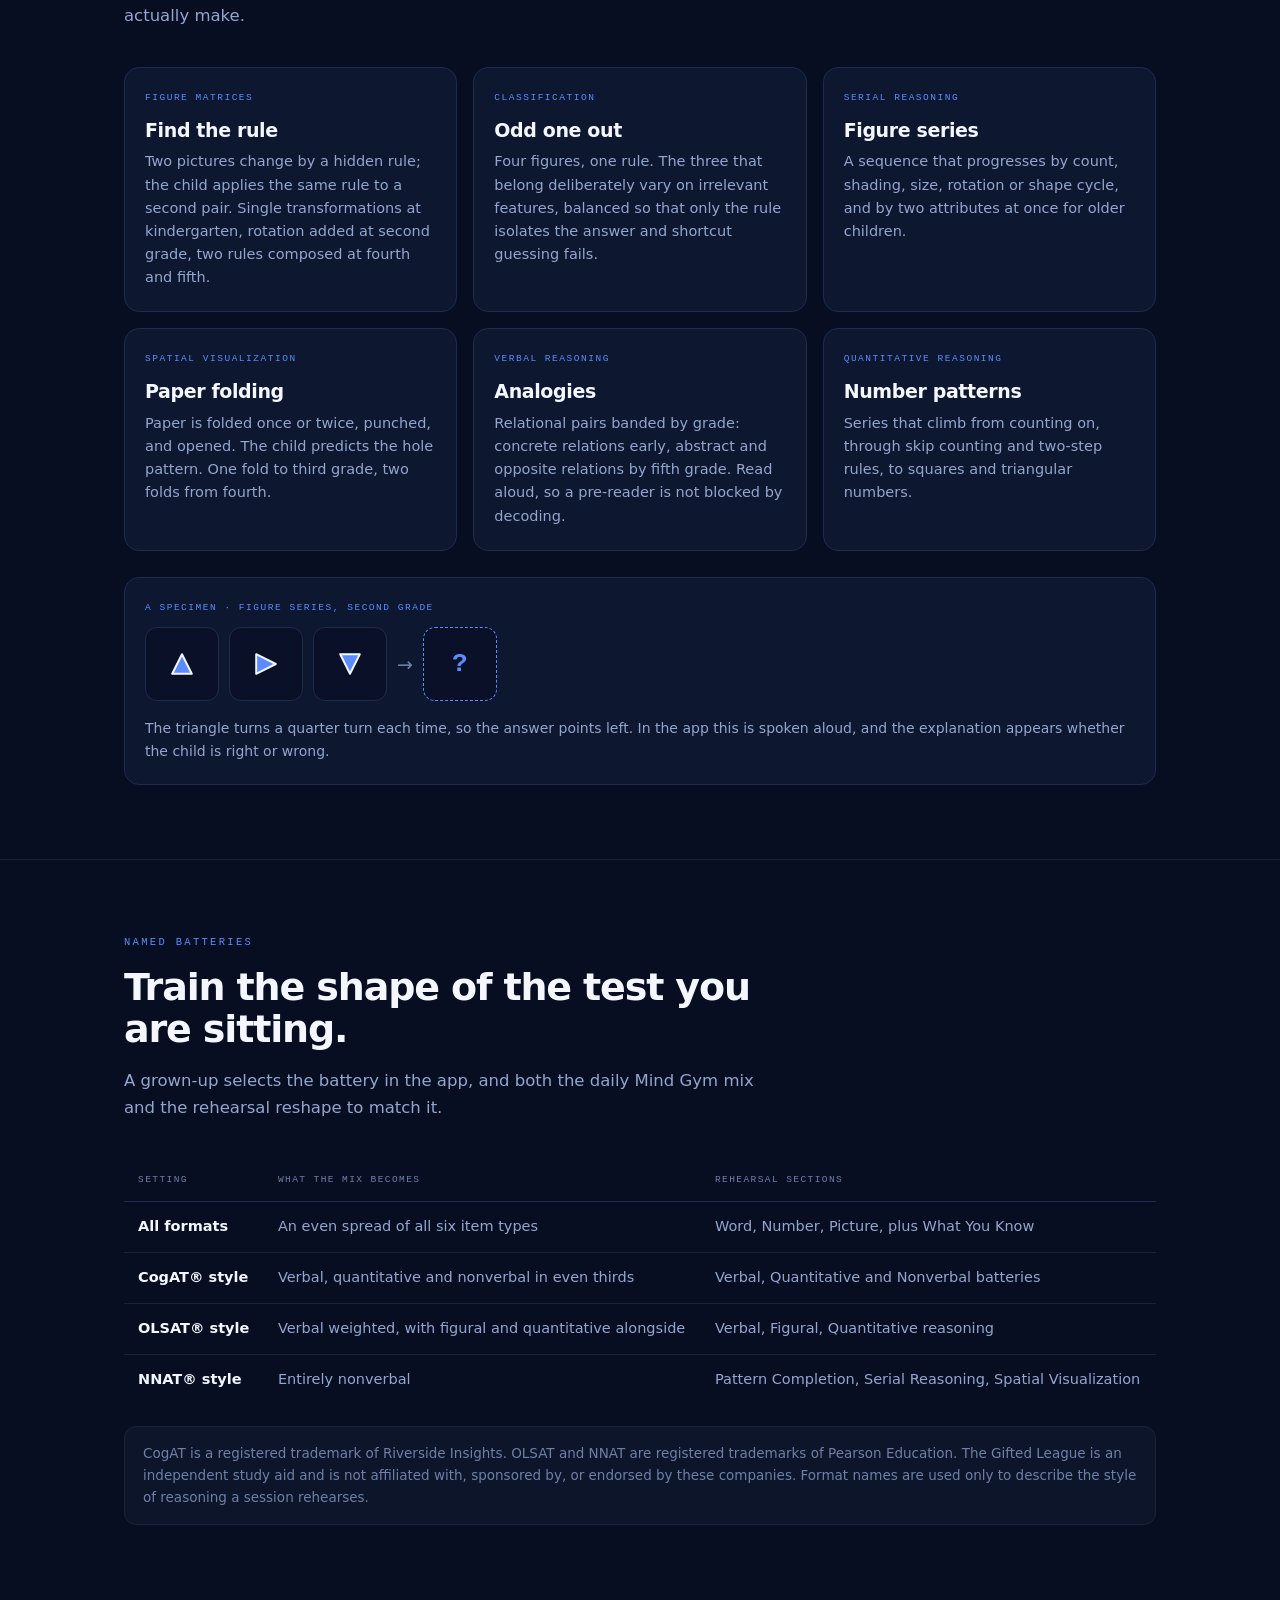
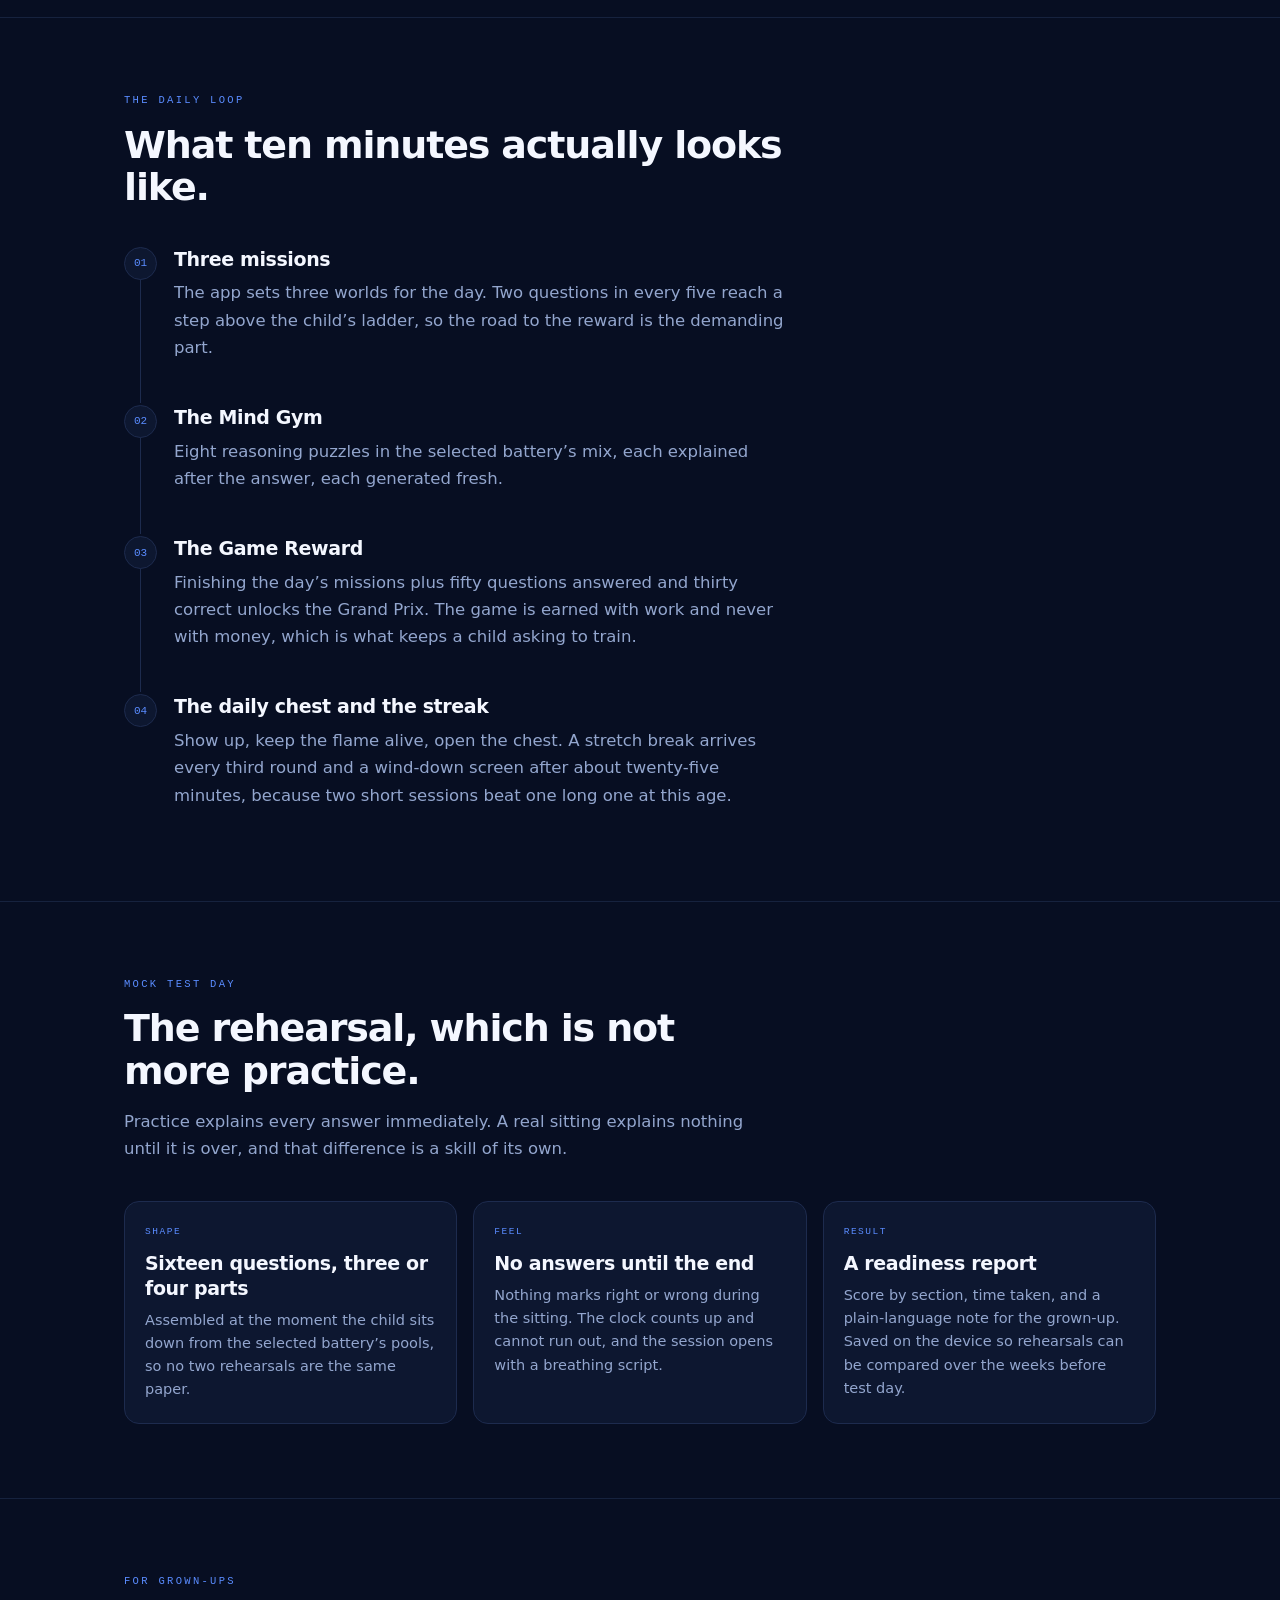
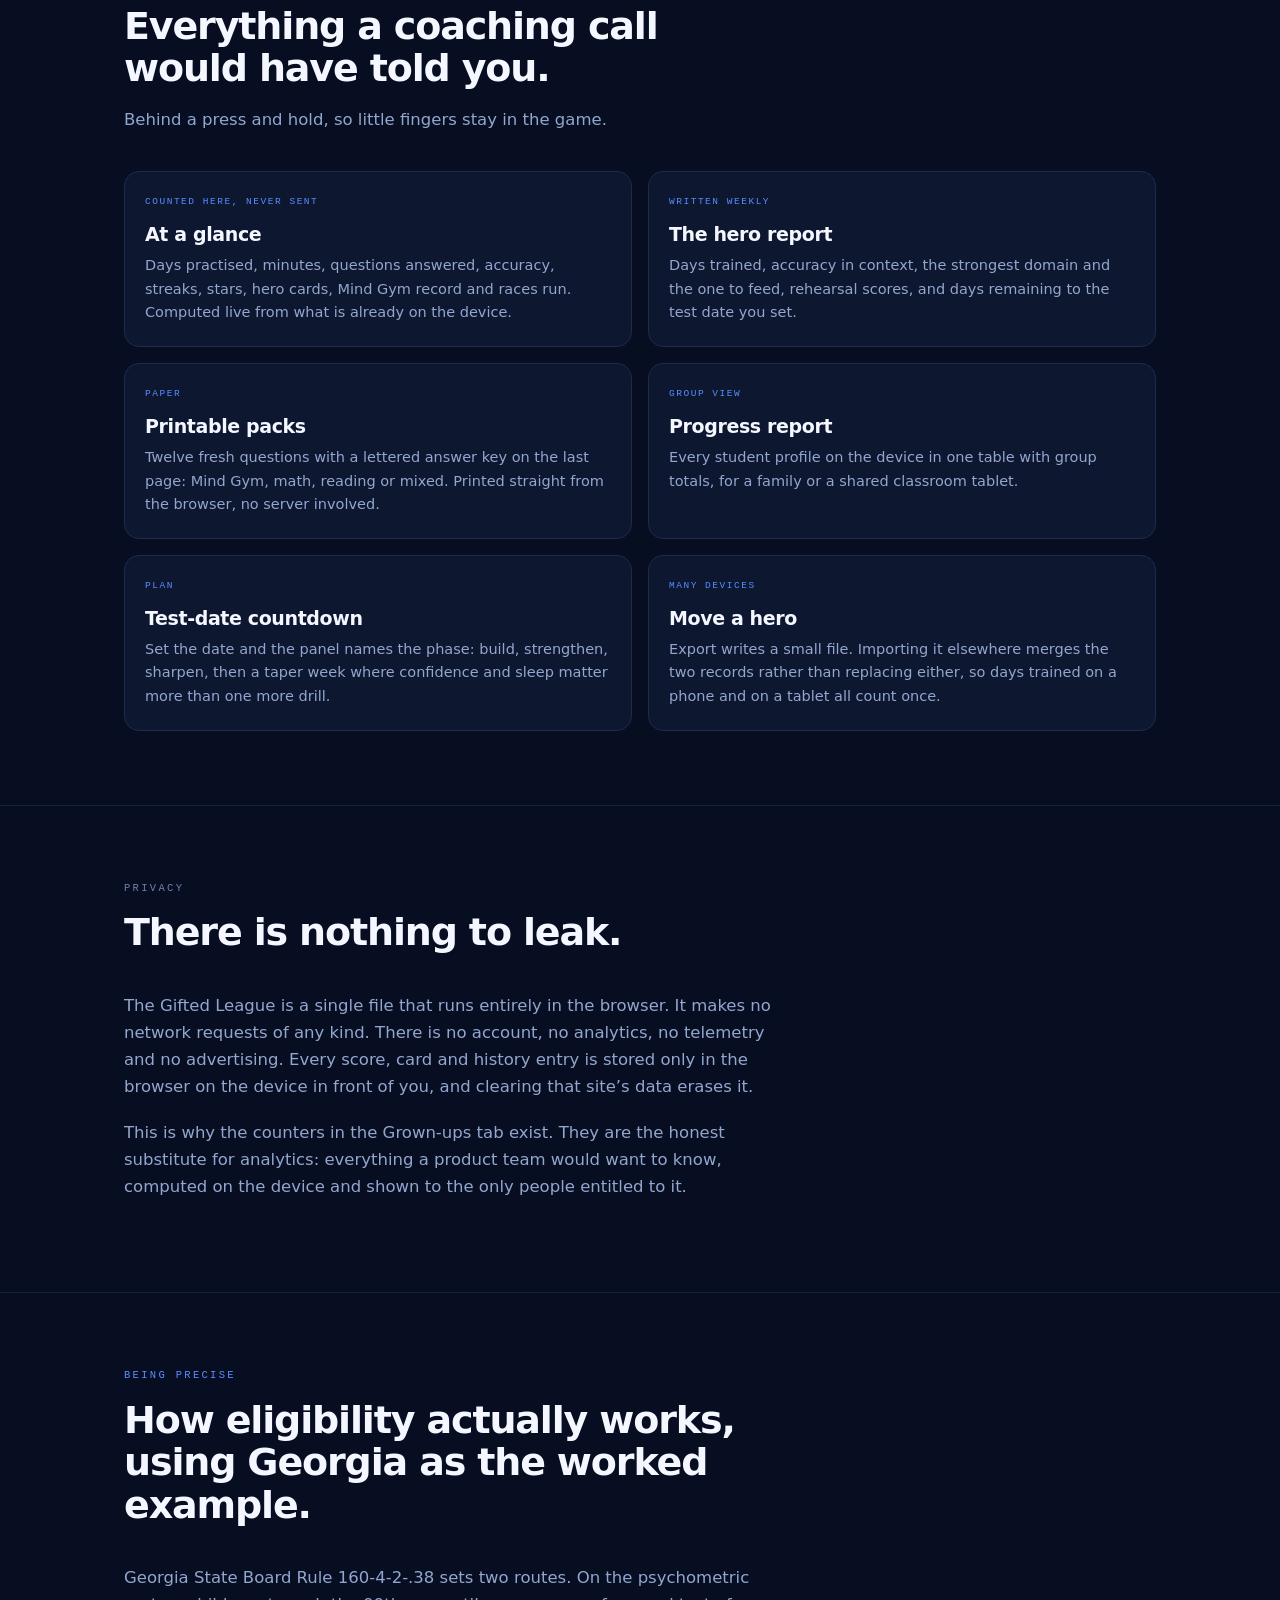
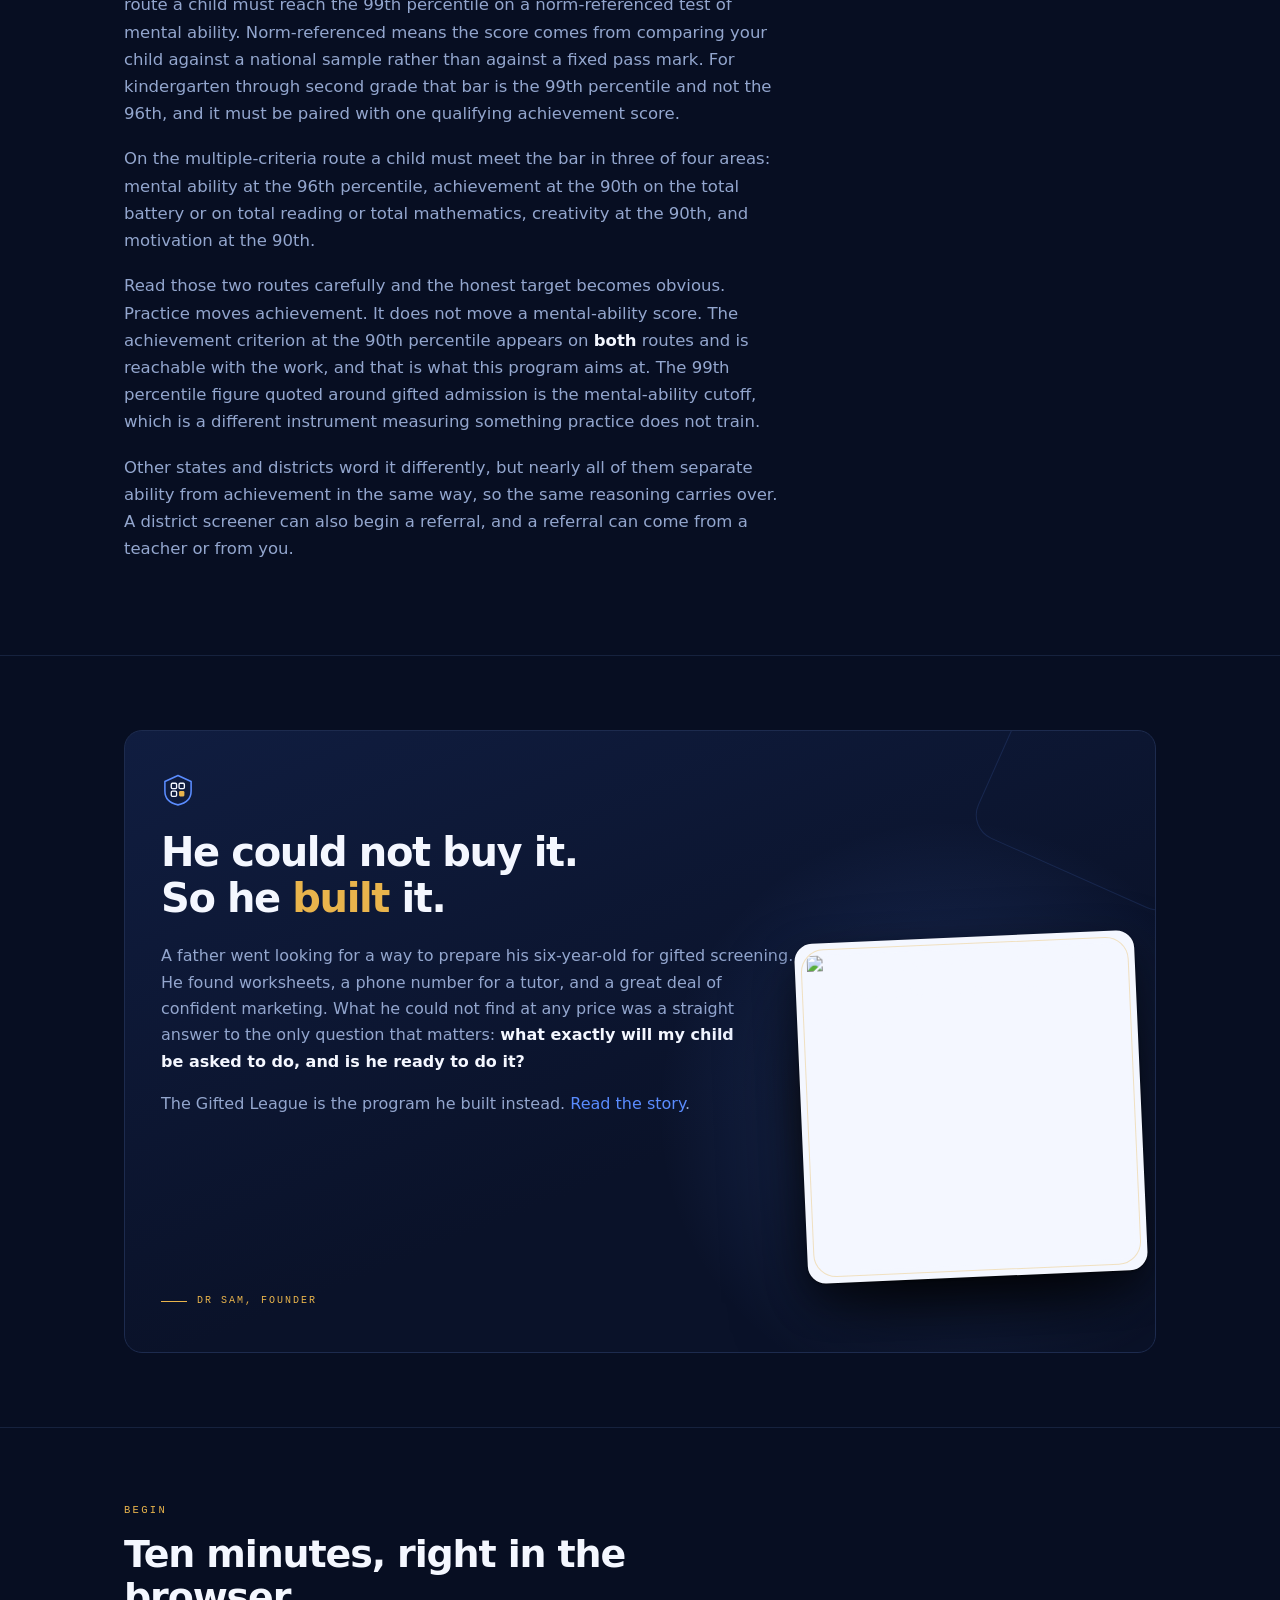
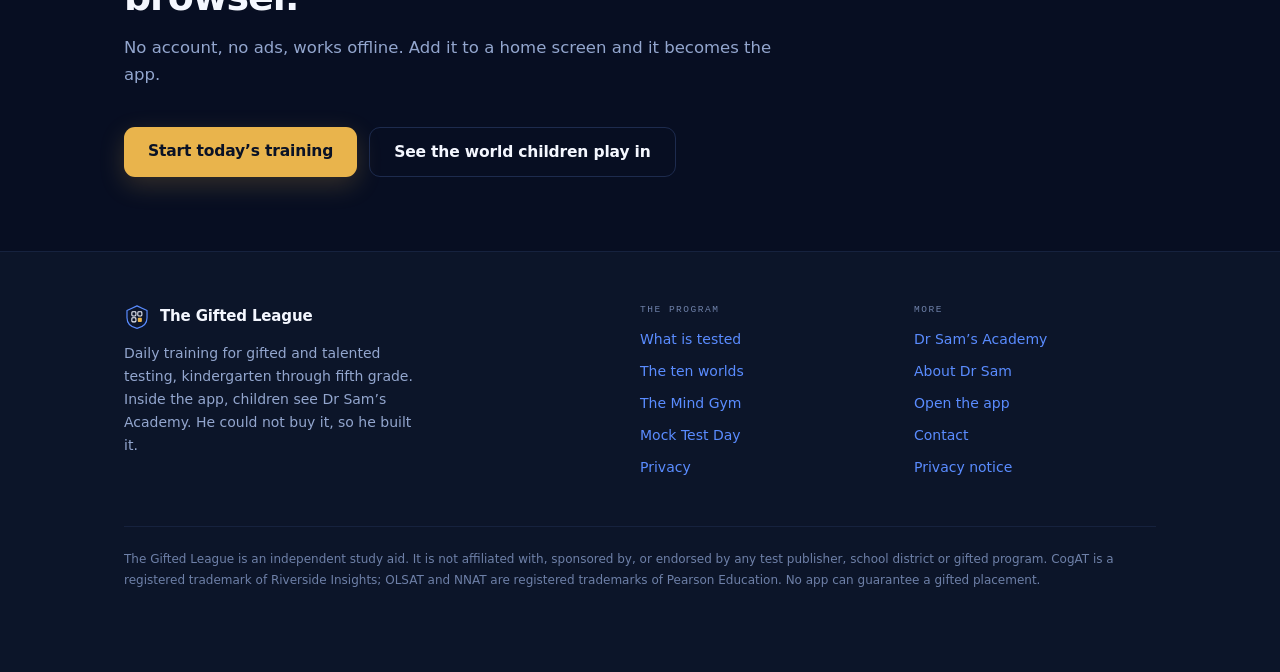
==== commit eff65242: "Site: scholars on the program and academy pages, Dr Sam in a lit window" ====
--- a/site/index.html
+++ b/site/index.html
@@ -16,7 +16,7 @@
 <meta property="og:image" content="https://drsamnnorom.github.io/hero-academy/og-image.png">
 <meta property="og:image:width" content="1200">
 <meta property="og:image:height" content="630">
-<meta property="og:image:alt" content="The Gifted League crest beside Dr Sam, founder, in doctoral regalia">
+<meta property="og:image:alt" content="Five joyful scholars in League uniform beneath the glowing crest of The Gifted League">
 <meta property="og:url" content="https://drsamnnorom.github.io/hero-academy/site/index.html">
 <meta name="twitter:card" content="summary_large_image">
 <meta name="twitter:title" content="The Gifted League: the program in full">
@@ -361,9 +361,9 @@
         <rect x="25.5" y="25.5" width="7.5" height="7.5" rx="1.6" fill="#E9B44C"/>
       </svg>
       <p class="line">He could not buy it.<br>So he <em>built</em> it.</p>
-      <div class="figure hall-fig">
-        <img src="img/drsam-portrait.webp" width="560" height="474" loading="lazy" decoding="async"
-             alt="Dr Sam, founder of The Gifted League, in doctoral regalia">
+      <div class="figure hall-fig photo-stage">
+        <div class="photo-card"><img src="img/kids-league.webp" width="847" height="847" loading="lazy" decoding="async"
+             alt="Five joyful scholars of The Gifted League in uniform, their crest glowing above them"></div>
       </div>
       <p>A father went looking for a way to prepare his six-year-old for gifted screening.
         He found worksheets, a phone number for a tutor, and a great deal of confident
--- a/site/league.css
+++ b/site/league.css
@@ -252,3 +252,37 @@
   .nav a:not(.btn-sm){display:none;}
   footer.site .cols{grid-template-columns:1fr;}
 }
+
+/* ===== photo cards: photographs presented as photographs ===== */
+.photo-card{position:relative;display:block;max-width:100%;transform:rotate(-2.5deg);
+  border:12px solid #F4F7FF;border-radius:18px;background:#F4F7FF;
+  box-shadow:0 1px 2px rgba(0,0,0,.5),0 16px 40px rgba(0,0,0,.45),0 40px 90px -20px #000,
+    inset 0 1px 0 rgba(244,247,255,.25);}
+.photo-card img{display:block;width:100%;height:auto;border-radius:6px;
+  -webkit-mask-image:none !important;mask-image:none !important;}
+.photo-card::after{content:'';position:absolute;inset:-5px;border-radius:22px;
+  outline:1px solid rgba(233,180,76,.35);pointer-events:none;}
+.photo-stage{position:relative;}
+.photo-stage::before{content:'';position:absolute;left:50%;top:50%;width:160%;padding-bottom:160%;
+  transform:translate(-50%,-50%);border-radius:50%;pointer-events:none;
+  background:radial-gradient(circle,rgba(233,180,76,.16) 0%,rgba(90,140,255,.10) 40%,rgba(90,140,255,0) 68%);}
+.photo-stage .photo-card{position:relative;z-index:1;}
+.window-card{position:relative;overflow:hidden;border-radius:20px;
+  border:1px solid rgba(244,247,255,.14);
+  box-shadow:0 1px 2px rgba(0,0,0,.5),0 16px 40px rgba(0,0,0,.4),0 40px 90px -20px #000;}
+.window-card img{display:block;width:100%;height:auto;
+  -webkit-mask-image:none !important;mask-image:none !important;}
+.window-card::after{content:'';position:absolute;left:0;top:0;bottom:0;width:2px;
+  background:linear-gradient(180deg,rgba(233,180,76,0),rgba(233,180,76,.55),rgba(233,180,76,0));}
+
+.hall-fig.photo-stage{padding-left:40px;padding-bottom:12px;}
+
+/* illustrated heroes carry their own stage; give them room to breathe */
+.figure img.cut{-webkit-mask-image:none !important;mask-image:none !important;}
+.stagelift img{max-width:470px;margin-inline:auto;}
+.hall-fig img[src$='heroes.svg']{transform:none;}
+
+/* landscape photo cards earn a wider column */
+.hallmark .hall-fig.photo-stage{width:380px;}
+@media (max-width:900px){ .hallmark .hall-fig.photo-stage{width:300px;} }
+@media (max-width:640px){ .hallmark .hall-fig.photo-stage{float:none;width:100%;margin:10px 0 18px;} }
